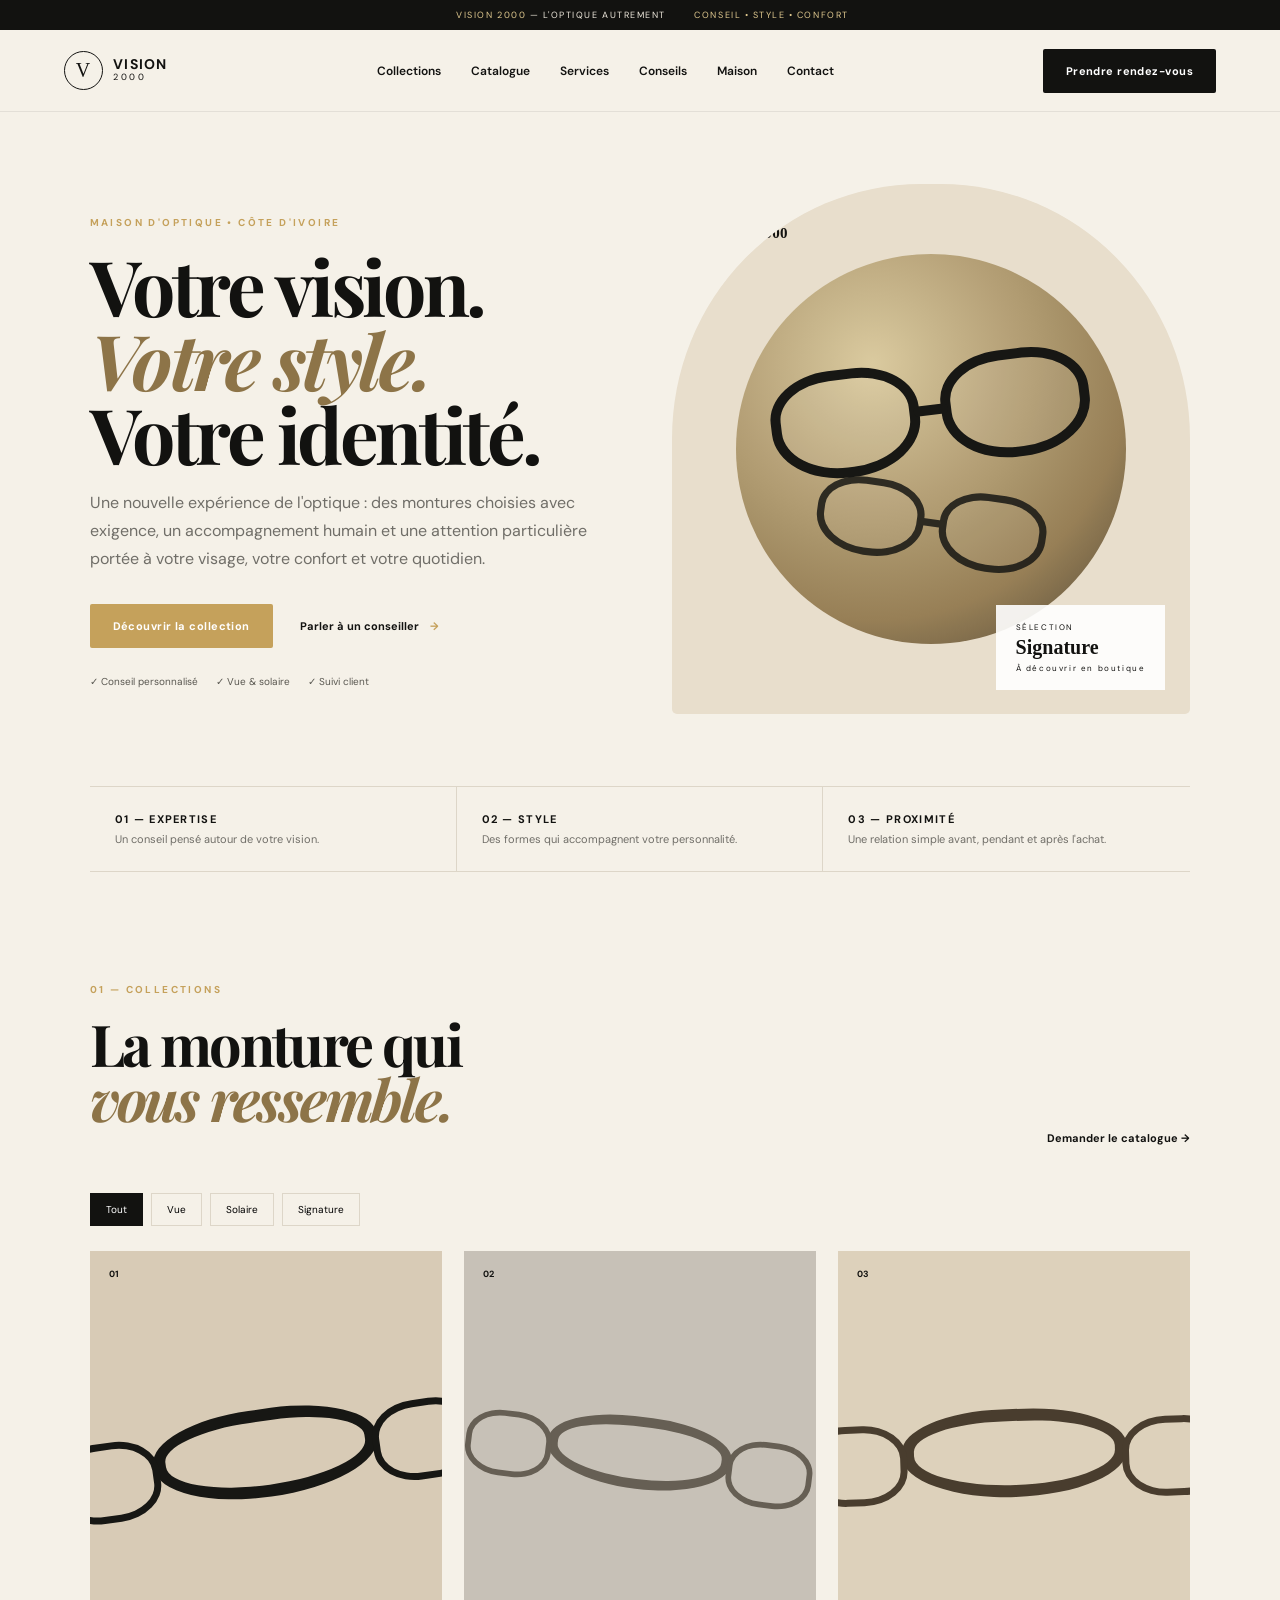
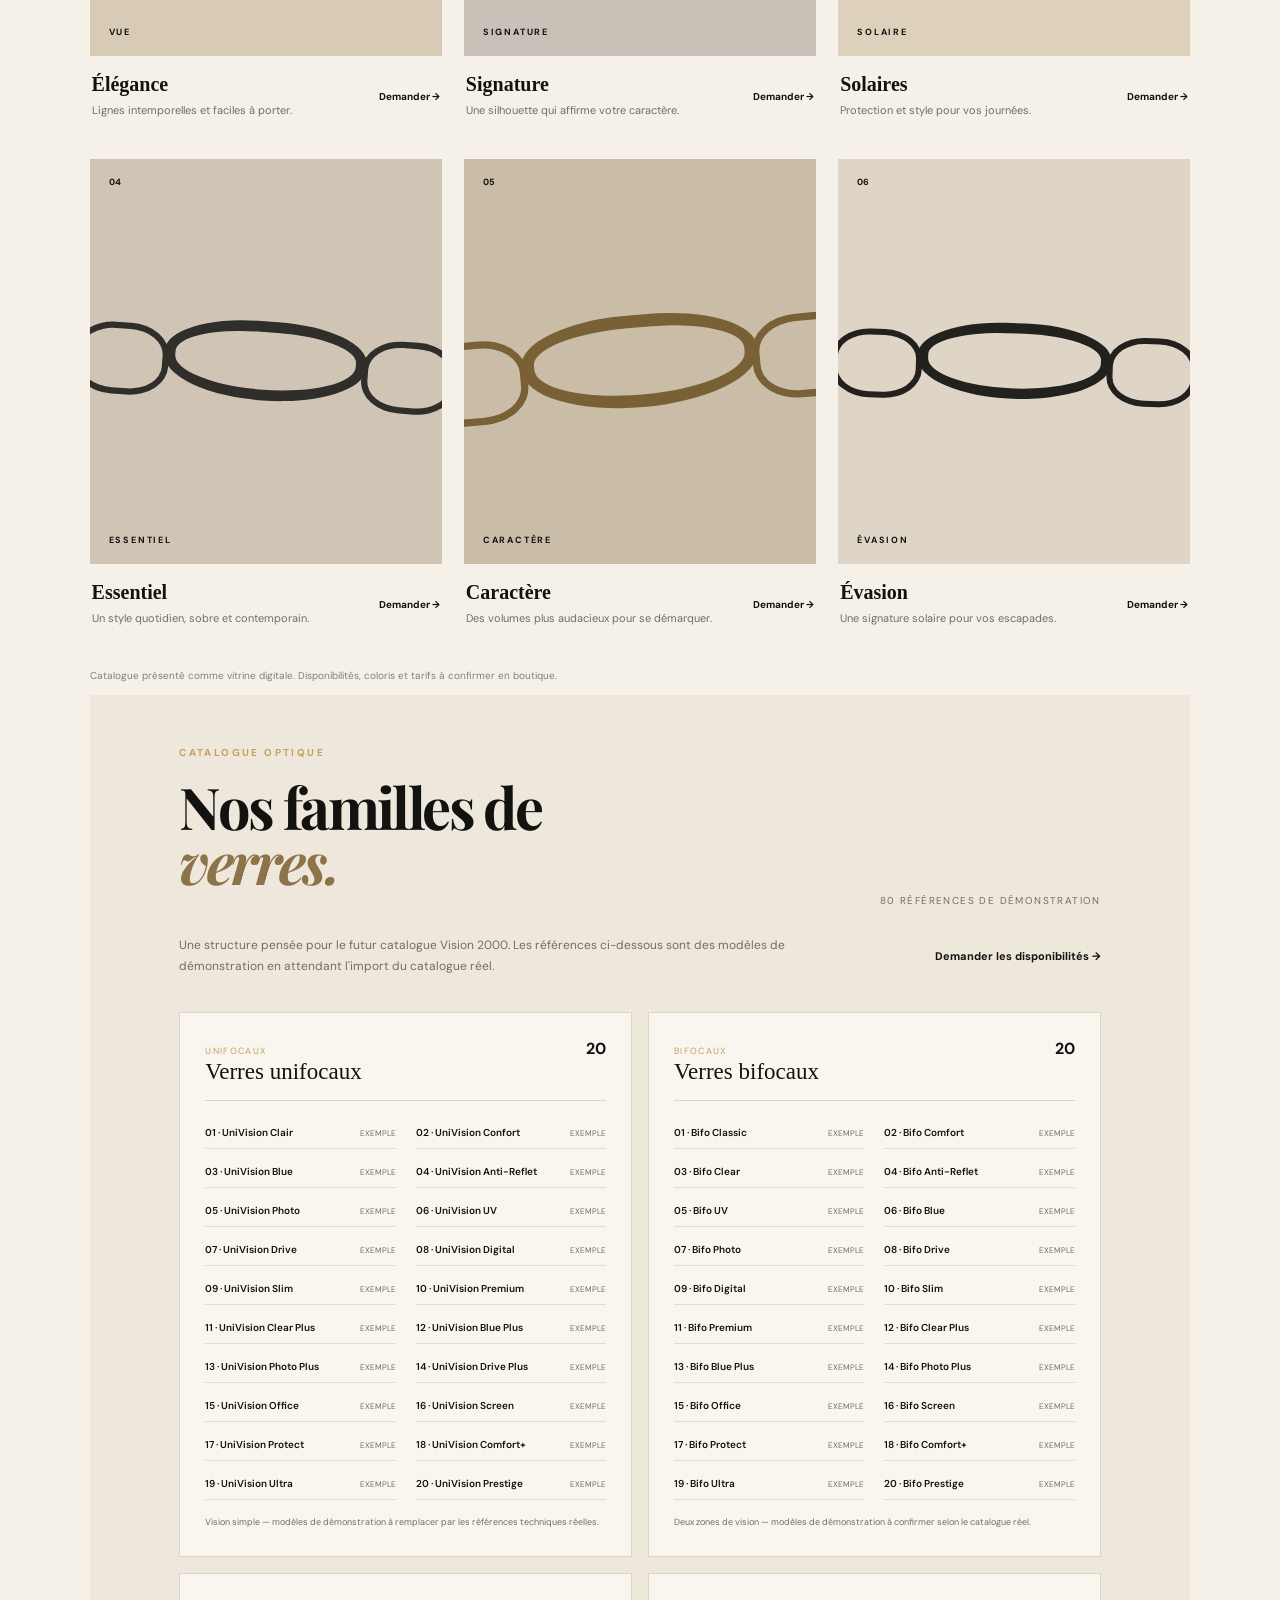
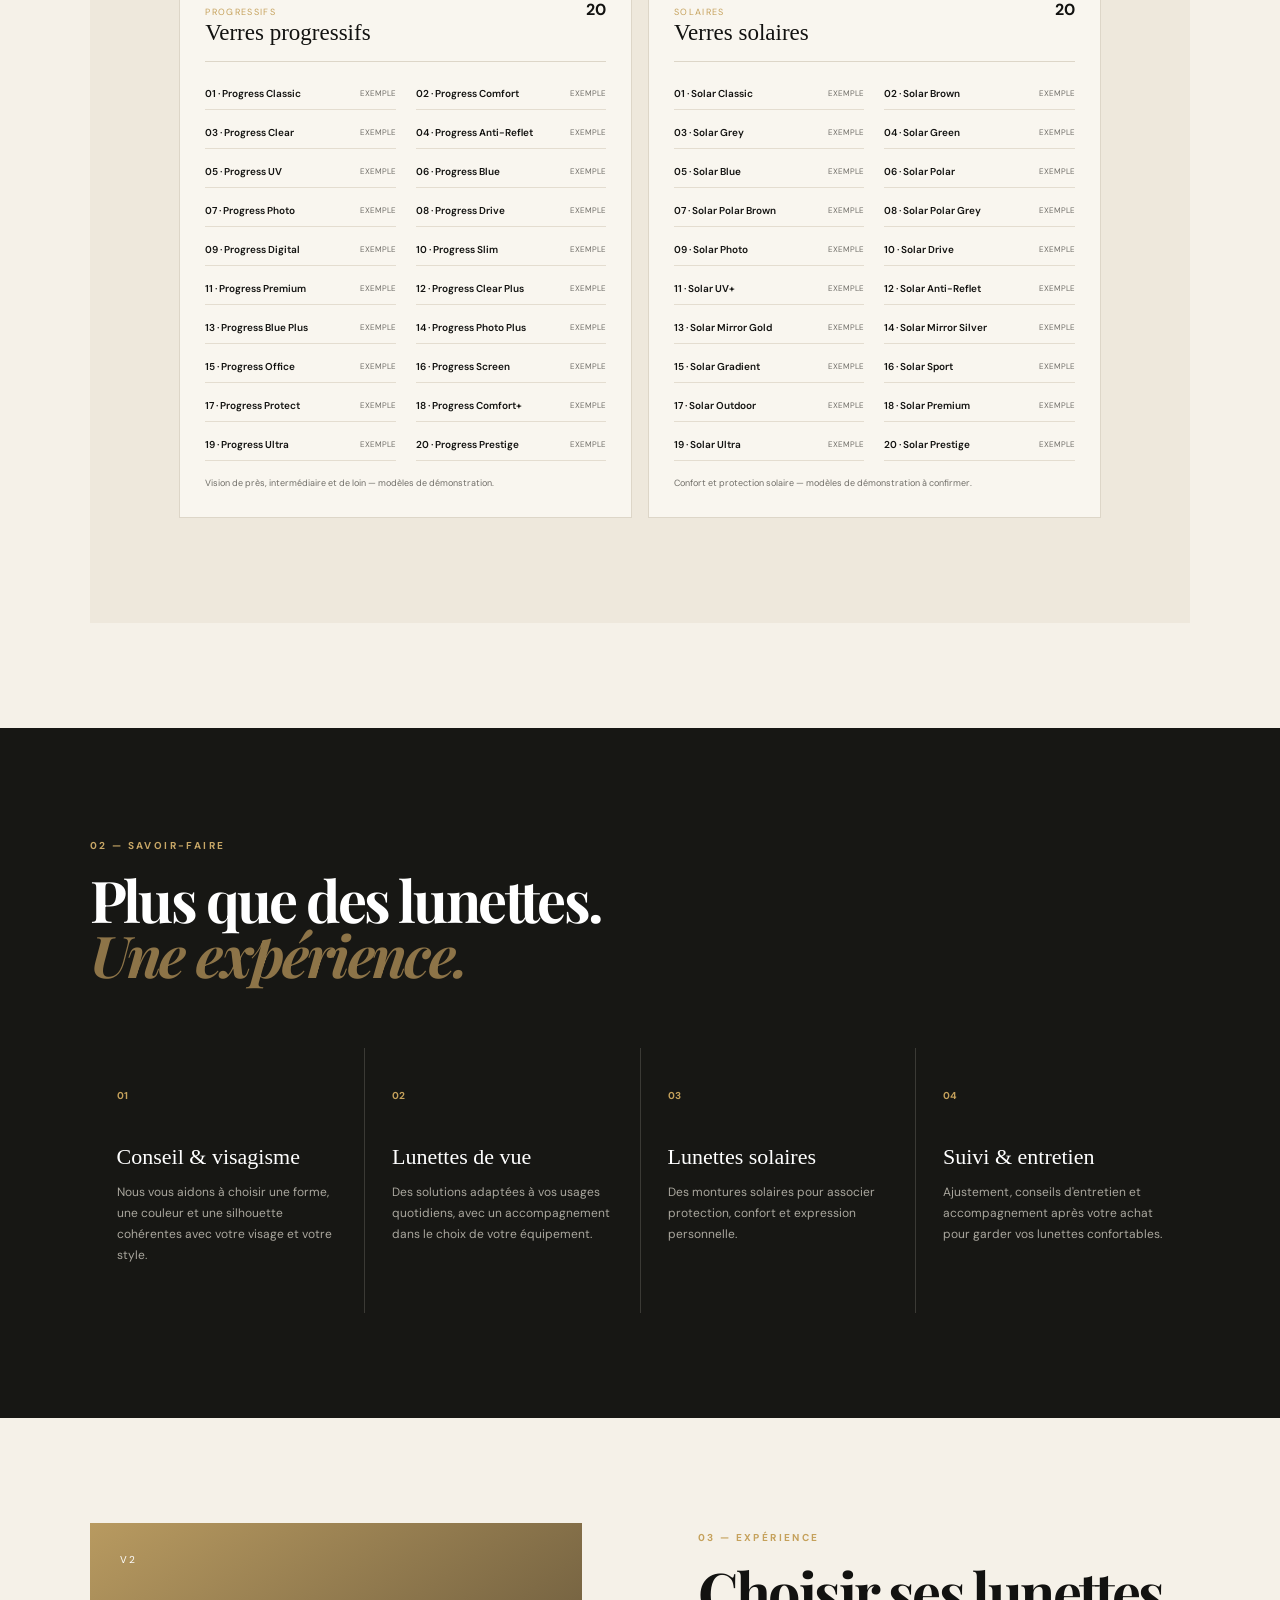
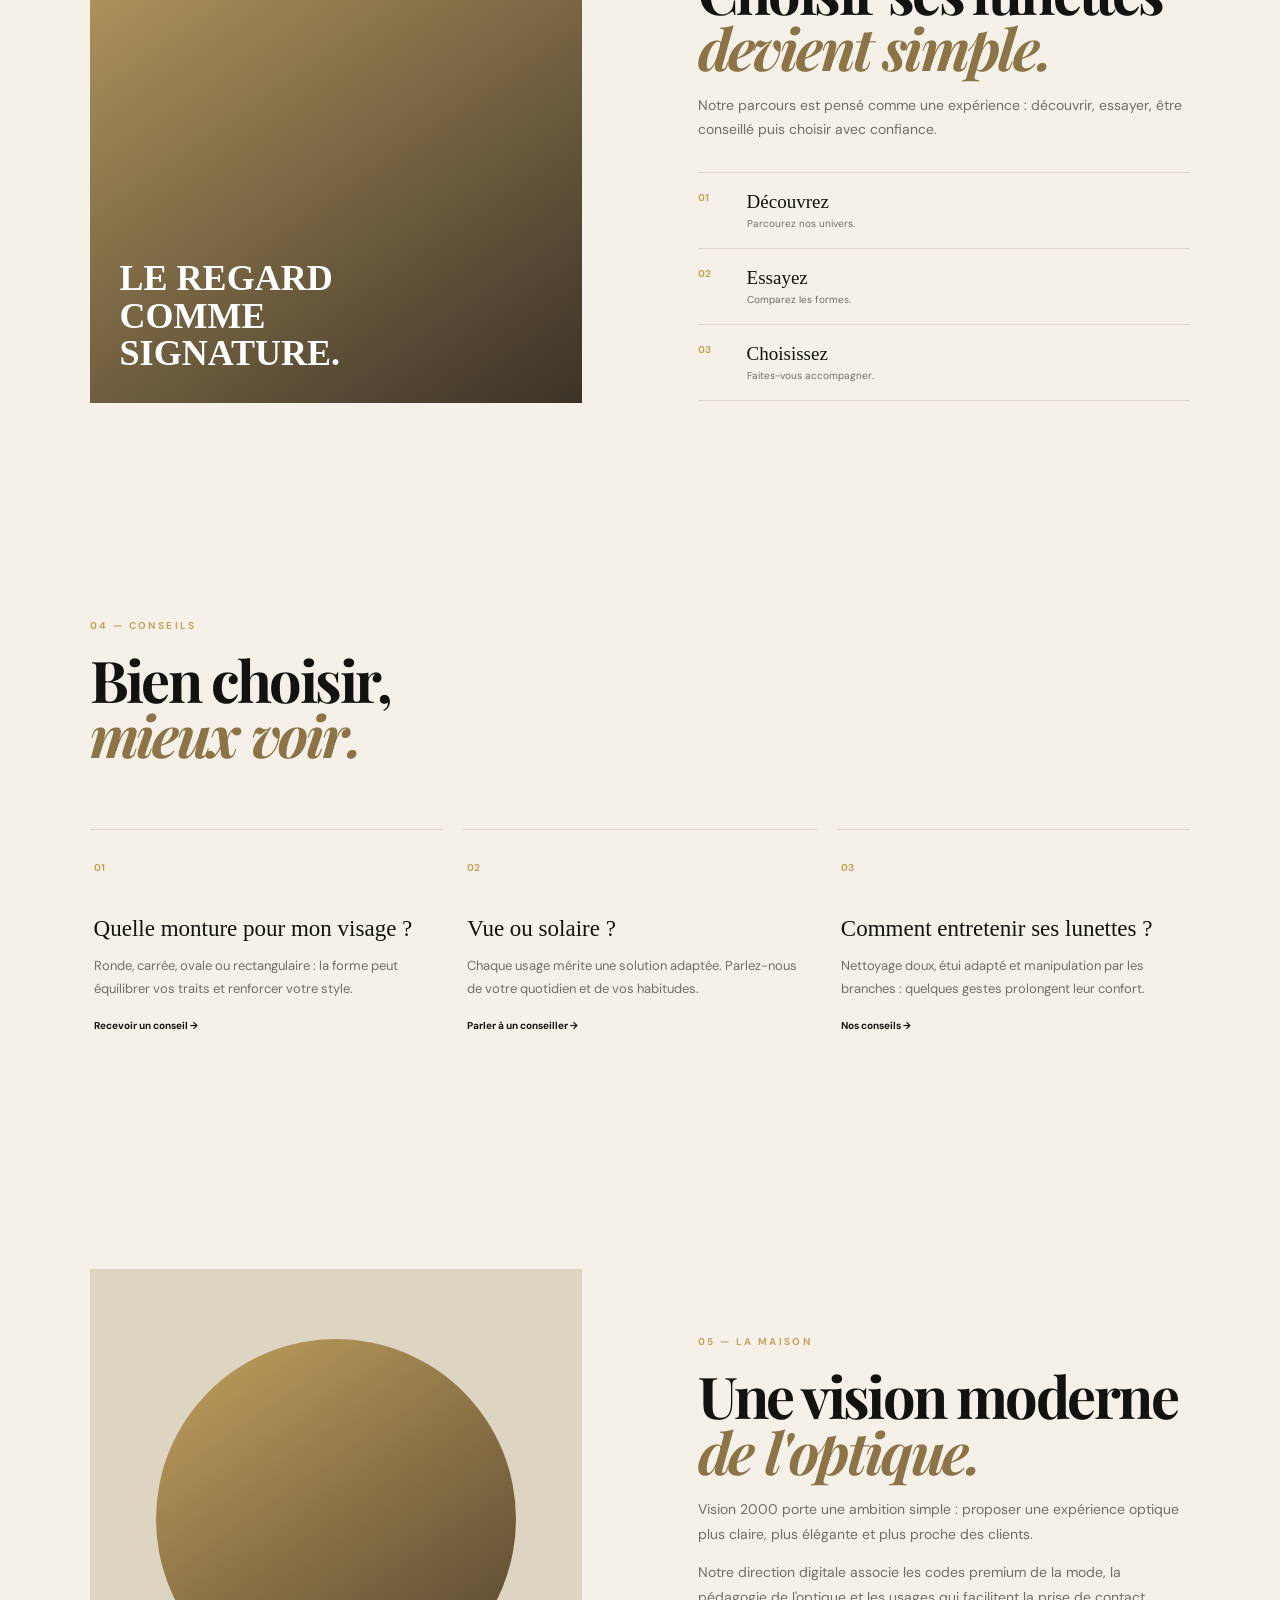
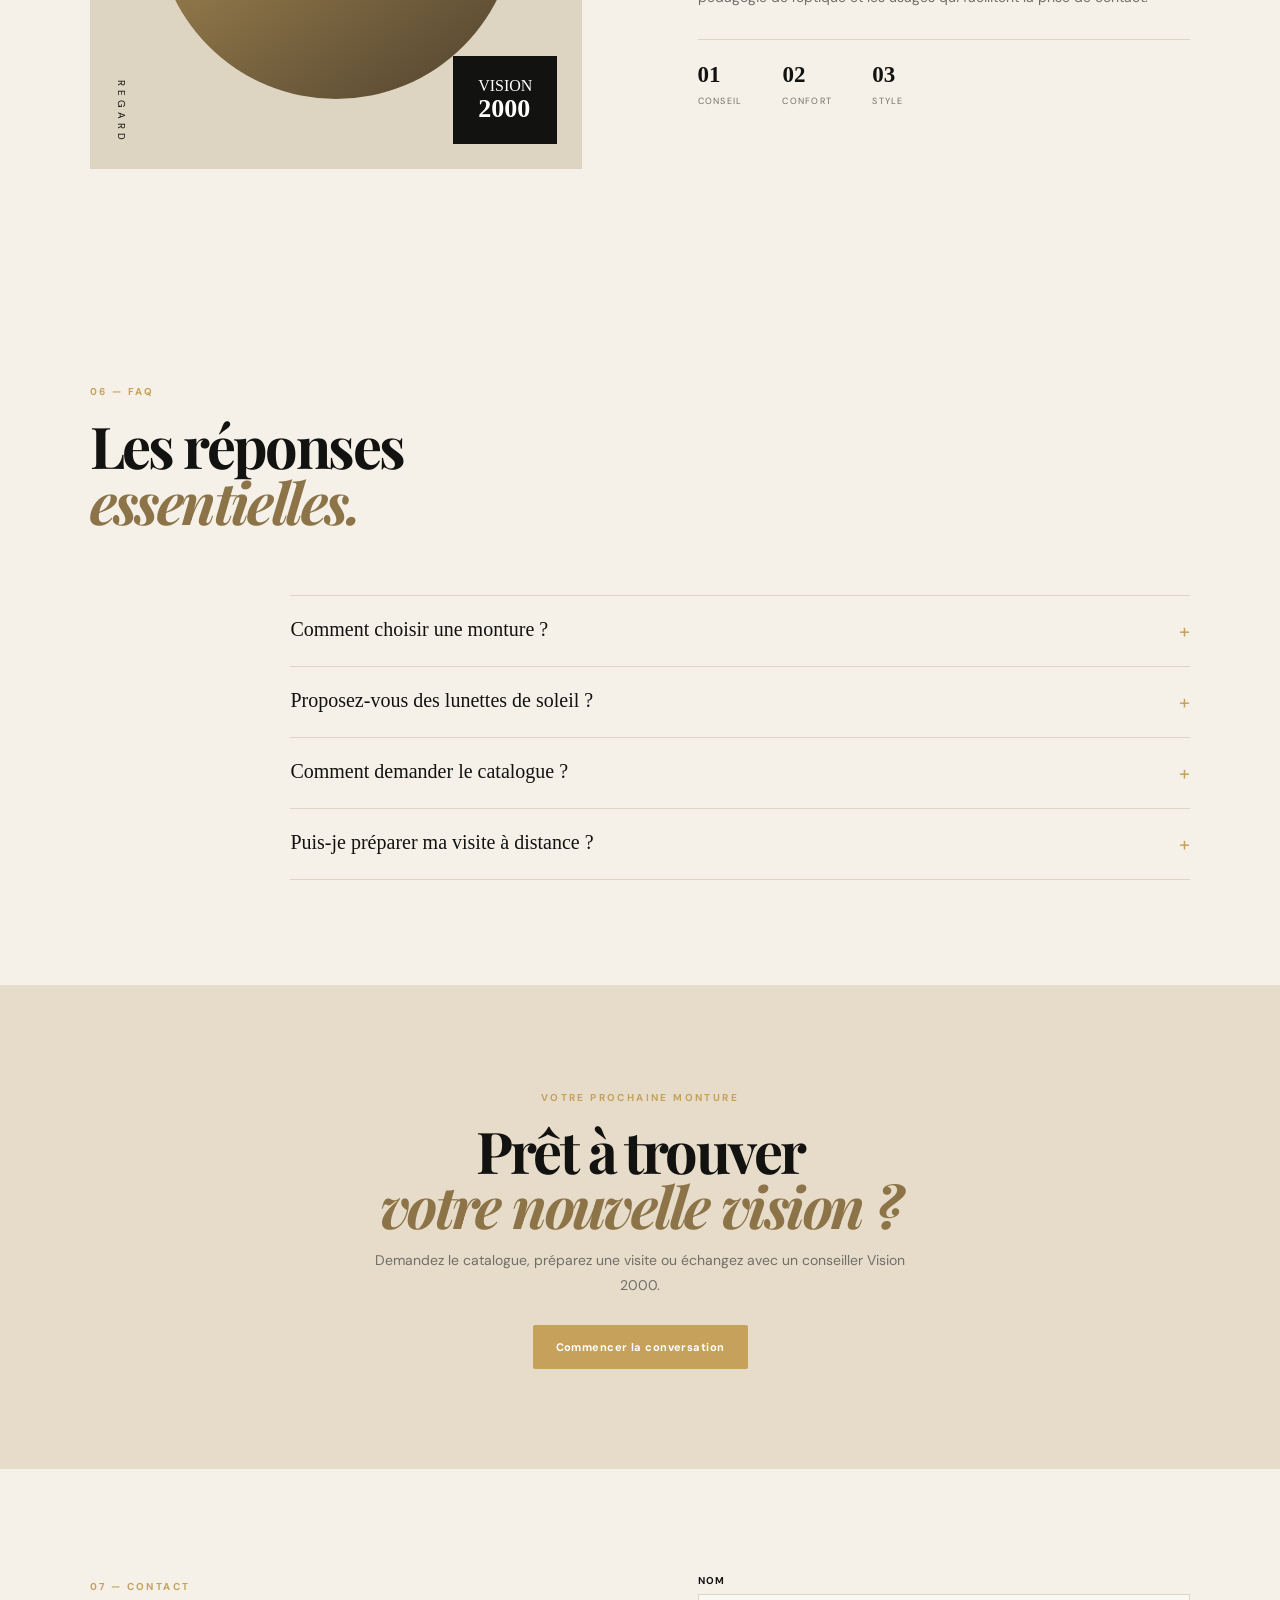
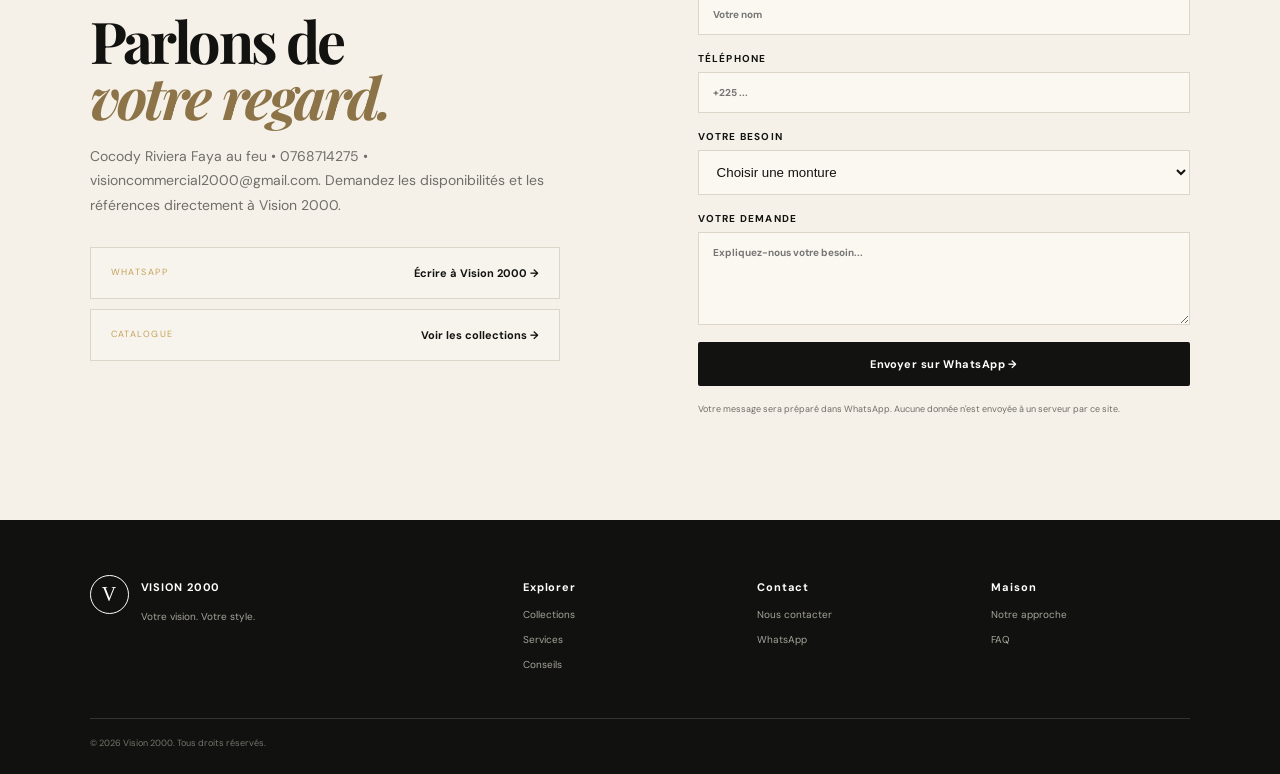
==== index.html @ 7ced0414 "content: add official Vision 2000 contact details" ====
<!doctype html>
<html lang="fr">
<head>
<meta charset="utf-8">
<meta name="viewport" content="width=device-width,initial-scale=1">
<meta name="description" content="Vision 2000 — Maison d'optique moderne en Côte d'Ivoire. Montures, solaire, conseil et accompagnement personnalisé.">
<meta name="theme-color" content="#11110f">
<title>Vision 2000 | Votre vision. Votre style.</title>
<link rel="preconnect" href="https://fonts.googleapis.com">
<link rel="preconnect" href="https://fonts.gstatic.com" crossorigin>
<link href="https://fonts.googleapis.com/css2?family=DM+Sans:wght@400;500;600;700&family=Playfair+Display:ital,wght@0,600;0,700;1,600;1,700&display=swap" rel="stylesheet">
<link rel="stylesheet" href="style.css">
</head>
<body>
<div class="topbar"><span>VISION 2000</span> — L'optique autrement <span class="topbar-right">Conseil • Style • Confort</span></div>

<header class="header">
<a class="brand" href="#accueil" aria-label="Vision 2000"><span class="brand-mark">V</span><span><b>VISION</b><small>2000</small></span></a>
<nav id="nav" aria-label="Navigation principale">
<a href="#collections">Collections</a><a href="#catalogue-verres">Catalogue</a><a href="#services">Services</a><a href="#conseils">Conseils</a><a href="#apropos">Maison</a><a href="#contact">Contact</a>
</nav>
<a class="btn btn-dark header-cta" href="#contact">Prendre rendez-vous</a>
<button class="menu" aria-label="Ouvrir le menu" aria-expanded="false">☰</button>
</header>

<main>
<section id="accueil" class="hero">
<div class="hero-copy">
<span class="eyebrow">Maison d'optique • Côte d'Ivoire</span>
<h1>Votre vision.<br><em>Votre style.</em><br>Votre identité.</h1>
<p>Une nouvelle expérience de l'optique : des montures choisies avec exigence, un accompagnement humain et une attention particulière portée à votre visage, votre confort et votre quotidien.</p>
<div class="actions"><a class="btn btn-gold" href="#collections">Découvrir la collection</a><a class="text-link" href="#contact">Parler à un conseiller <span>→</span></a></div>
<div class="hero-points"><span>✓ Conseil personnalisé</span><span>✓ Vue & solaire</span><span>✓ Suivi client</span></div>
</div>
<div class="hero-art">
<div class="orb"></div><div class="hero-label">ÉDITION<br><strong>VISION 2000</strong></div>
<div class="glasses glasses-a"><span></span><span></span></div><div class="glasses glasses-b"><span></span><span></span></div>
<div class="hero-card"><small>SÉLECTION</small><strong>Signature</strong><span>À découvrir en boutique</span></div>
</div>
</section>

<section class="trust">
<div><strong>01 — EXPERTISE</strong><span>Un conseil pensé autour de votre vision.</span></div>
<div><strong>02 — STYLE</strong><span>Des formes qui accompagnent votre personnalité.</span></div>
<div><strong>03 — PROXIMITÉ</strong><span>Une relation simple avant, pendant et après l'achat.</span></div>
</section>

<section id="collections" class="section collection-section">
<div class="section-head"><div><span class="eyebrow">01 — Collections</span><h2>La monture qui<br><em>vous ressemble.</em></h2></div><a class="text-link" href="#contact">Demander le catalogue →</a></div>

<div class="filter-bar" aria-label="Filtrer les collections">
<button class="filter active" data-filter="all">Tout</button><button class="filter" data-filter="vue">Vue</button><button class="filter" data-filter="solaire">Solaire</button><button class="filter" data-filter="premium">Signature</button>
</div>

<div class="products">
<article class="product" data-category="vue"><div class="product-image p1"><div class="frame"></div><span>01</span><b>VUE</b></div><div class="product-info"><div><h3>Élégance</h3><p>Lignes intemporelles et faciles à porter.</p></div><a href="#contact">Demander →</a></div></article>
<article class="product" data-category="premium"><div class="product-image p2"><div class="frame"></div><span>02</span><b>SIGNATURE</b></div><div class="product-info"><div><h3>Signature</h3><p>Une silhouette qui affirme votre caractère.</p></div><a href="#contact">Demander →</a></div></article>
<article class="product" data-category="solaire"><div class="product-image p3"><div class="frame"></div><span>03</span><b>SOLAIRE</b></div><div class="product-info"><div><h3>Solaires</h3><p>Protection et style pour vos journées.</p></div><a href="#contact">Demander →</a></div></article>
<article class="product" data-category="vue"><div class="product-image p4"><div class="frame"></div><span>04</span><b>ESSENTIEL</b></div><div class="product-info"><div><h3>Essentiel</h3><p>Un style quotidien, sobre et contemporain.</p></div><a href="#contact">Demander →</a></div></article>
<article class="product" data-category="premium"><div class="product-image p5"><div class="frame"></div><span>05</span><b>CARACTÈRE</b></div><div class="product-info"><div><h3>Caractère</h3><p>Des volumes plus audacieux pour se démarquer.</p></div><a href="#contact">Demander →</a></div></article>
<article class="product" data-category="solaire"><div class="product-image p6"><div class="frame"></div><span>06</span><b>ÉVASION</b></div><div class="product-info"><div><h3>Évasion</h3><p>Une signature solaire pour vos escapades.</p></div><a href="#contact">Demander →</a></div></article>
</div>
<p class="catalog-note">Catalogue présenté comme vitrine digitale. Disponibilités, coloris et tarifs à confirmer en boutique.</p>
<section id="catalogue-verres" class="glass-catalog section">
<div class="section-head"><div><span class="eyebrow">Catalogue optique</span><h2>Nos familles de<br><em>verres.</em></h2></div><span class="catalog-count">80 références de démonstration</span></div>
<div class="glass-catalog-intro"><p>Une structure pensée pour le futur catalogue Vision 2000. Les références ci-dessous sont des modèles de démonstration en attendant l'import du catalogue réel.</p><a class="text-link" href="#contact">Demander les disponibilités →</a></div>
<div id="glassCatalogGrid" class="glass-catalog-grid"></div>
</section>
</section>

<section id="services" class="dark-section">
<div class="section-head"><div><span class="eyebrow light">02 — Savoir-faire</span><h2>Plus que des lunettes.<br><em>Une expérience.</em></h2></div></div>
<div class="services">
<article><span>01</span><h3>Conseil & visagisme</h3><p>Nous vous aidons à choisir une forme, une couleur et une silhouette cohérentes avec votre visage et votre style.</p></article>
<article><span>02</span><h3>Lunettes de vue</h3><p>Des solutions adaptées à vos usages quotidiens, avec un accompagnement dans le choix de votre équipement.</p></article>
<article><span>03</span><h3>Lunettes solaires</h3><p>Des montures solaires pour associer protection, confort et expression personnelle.</p></article>
<article><span>04</span><h3>Suivi & entretien</h3><p>Ajustement, conseils d'entretien et accompagnement après votre achat pour garder vos lunettes confortables.</p></article>
</div>
</section>

<section class="experience section">
<div class="experience-visual"><span>V2</span><strong>LE REGARD<br>COMME SIGNATURE.</strong></div>
<div><span class="eyebrow">03 — Expérience</span><h2>Choisir ses lunettes<br><em>devient simple.</em></h2><p>Notre parcours est pensé comme une expérience : découvrir, essayer, être conseillé puis choisir avec confiance.</p>
<div class="steps"><div><b>01</b><span>Découvrez</span><small>Parcourez nos univers.</small></div><div><b>02</b><span>Essayez</span><small>Comparez les formes.</small></div><div><b>03</b><span>Choisissez</span><small>Faites-vous accompagner.</small></div></div></div>
</section>

<section id="conseils" class="section advice">
<div class="section-head"><div><span class="eyebrow">04 — Conseils</span><h2>Bien choisir,<br><em>mieux voir.</em></h2></div></div>
<div class="advice-grid">
<article><span>01</span><h3>Quelle monture pour mon visage ?</h3><p>Ronde, carrée, ovale ou rectangulaire : la forme peut équilibrer vos traits et renforcer votre style.</p><a href="#contact">Recevoir un conseil →</a></article>
<article><span>02</span><h3>Vue ou solaire ?</h3><p>Chaque usage mérite une solution adaptée. Parlez-nous de votre quotidien et de vos habitudes.</p><a href="#contact">Parler à un conseiller →</a></article>
<article><span>03</span><h3>Comment entretenir ses lunettes ?</h3><p>Nettoyage doux, étui adapté et manipulation par les branches : quelques gestes prolongent leur confort.</p><a href="#contact">Nos conseils →</a></article>
</div>
</section>

<section id="apropos" class="about section">
<div class="about-visual"><div class="about-circle"></div><div class="about-badge">VISION<br><strong>2000</strong></div><div class="about-word">REGARD</div></div>
<div class="about-copy"><span class="eyebrow">05 — La maison</span><h2>Une vision moderne<br><em>de l'optique.</em></h2><p>Vision 2000 porte une ambition simple : proposer une expérience optique plus claire, plus élégante et plus proche des clients.</p><p>Notre direction digitale associe les codes premium de la mode, la pédagogie de l'optique et les usages qui facilitent la prise de contact.</p><div class="stats"><div><strong>01</strong><span>Conseil</span></div><div><strong>02</strong><span>Confort</span></div><div><strong>03</strong><span>Style</span></div></div></div>
</section>

<section id="faq" class="faq section">
<div class="section-head"><div><span class="eyebrow">06 — FAQ</span><h2>Les réponses<br><em>essentielles.</em></h2></div></div>
<div class="faq-list">
<details><summary>Comment choisir une monture ? <span>+</span></summary><p>Le choix dépend notamment de la forme du visage, de vos habitudes, de votre correction et de votre style. Un conseiller peut vous guider en boutique.</p></details>
<details><summary>Proposez-vous des lunettes de soleil ? <span>+</span></summary><p>Oui. La collection solaire est pensée autour de la protection, du confort et du style. Les modèles disponibles peuvent être confirmés directement avec Vision 2000.</p></details>
<details><summary>Comment demander le catalogue ? <span>+</span></summary><p>Utilisez WhatsApp ou le formulaire ci-dessous. Nous pourrons ensuite vous orienter vers les modèles disponibles.</p></details>
<details><summary>Puis-je préparer ma visite à distance ? <span>+</span></summary><p>Oui. Envoyez votre demande, vos préférences et, si nécessaire, une photo de votre ordonnance. Les informations définitives seront confirmées par l'équipe.</p></details>
</div>
</section>

<section class="cta"><span class="eyebrow">Votre prochaine monture</span><h2>Prêt à trouver<br><em>votre nouvelle vision ?</em></h2><p>Demandez le catalogue, préparez une visite ou échangez avec un conseiller Vision 2000.</p><a class="btn btn-gold" href="#contact">Commencer la conversation</a></section>

<section id="contact" class="contact section">
<div><span class="eyebrow">07 — Contact</span><h2>Parlons de<br><em>votre regard.</em></h2><p>Cocody Riviera Faya au feu • 0768714275 • visioncommercial2000@gmail.com. Demandez les disponibilités et les références directement à Vision 2000.</p>
<div class="contact-cards"><a href="https://wa.me/?text=Bonjour%20Vision%202000%2C%20je%20souhaite%20des%20informations." target="_blank" rel="noopener"><span>WhatsApp</span><strong>Écrire à Vision 2000 →</strong></a><a href="#collections"><span>Catalogue</span><strong>Voir les collections →</strong></a></div></div>
<form id="contactForm"><label>Nom<input name="nom" required placeholder="Votre nom"></label><label>Téléphone<input name="telephone" required placeholder="+225 ..."></label><label>Votre besoin<select name="besoin"><option>Choisir une monture</option><option>Lunettes de vue</option><option>Lunettes solaires</option><option>Conseil visagisme</option><option>Demander le catalogue</option><option>Autre demande</option></select></label><label>Votre demande<textarea name="message" required rows="5" placeholder="Expliquez-nous votre besoin..."></textarea></label><button class="btn btn-dark" type="submit">Envoyer sur WhatsApp →</button><small>Votre message sera préparé dans WhatsApp. Aucune donnée n'est envoyée à un serveur par ce site.</small></form>
</section>
</main>

<footer class="footer"><div class="footer-brand"><span class="brand-mark">V</span><div><b>VISION 2000</b><p>Votre vision. Votre style.</p></div></div><div><b>Explorer</b><a href="#collections">Collections</a><a href="#services">Services</a><a href="#conseils">Conseils</a></div><div><b>Contact</b><a href="#contact">Nous contacter</a><a href="https://wa.me/?text=Bonjour%20Vision%202000" target="_blank" rel="noopener">WhatsApp</a></div><div><b>Maison</b><a href="#apropos">Notre approche</a><a href="#faq">FAQ</a></div><div class="copyright">© 2026 Vision 2000. Tous droits réservés.</div></footer>
<script src="script.js"></script>
</body>
</html>
---- style.css ----
:root{--ink:#121210;--cream:#f5f1e8;--gold:#c5a15b;--gold2:#e0c98f;--muted:#706e68;--line:#ddd6c8;--white:#fff}*{box-sizing:border-box}html{scroll-behavior:smooth}::selection{background:var(--gold);color:#fff}.reveal{opacity:0;transform:translateY(18px);transition:opacity .7s ease,transform .7s ease}.reveal.is-visible{opacity:1;transform:none}body{margin:0;background:var(--cream);color:var(--ink);font-family:"DM Sans",sans-serif}a{text-decoration:none;color:inherit}button,input,textarea{font:inherit}.topbar{padding:9px 5vw;background:var(--ink);color:#eee8dc;text-align:center;font-size:9px;letter-spacing:.17em;text-transform:uppercase}.topbar span{margin-left:25px;color:var(--gold2)}.header{height:82px;padding:0 5vw;display:flex;align-items:center;justify-content:space-between;background:rgba(245,241,232,.95);backdrop-filter:blur(12px);position:sticky;top:0;z-index:20;border-bottom:1px solid rgba(18,18,16,.08)}.brand{display:flex;align-items:center;gap:10px;letter-spacing:.08em}.brand-mark{width:39px;height:39px;border:1.5px solid var(--ink);border-radius:50%;display:grid;place-items:center;font-family:Georgia;font-size:20px}.brand b{display:block;font-size:14px;line-height:13px}.brand small{display:block;font-size:9px;letter-spacing:.28em}.header nav{display:flex;gap:30px;font-size:12px;font-weight:600}.header nav a:hover,.footer a:hover{color:var(--gold)}.btn{display:inline-flex;align-items:center;justify-content:center;padding:14px 22px;border-radius:2px;font-weight:700;font-size:11px;letter-spacing:.04em;border:1px solid transparent;transition:.25s;cursor:pointer}.btn-dark{background:var(--ink);color:#fff}.btn-dark:hover{background:#302f2b;transform:translateY(-2px)}.btn-gold{background:var(--gold);color:#fff}.btn-gold:hover{background:#ad8b4e;transform:translateY(-2px)}.menu{display:none;border:0;background:none;font-size:25px}.hero{min-height:650px;padding:72px 7vw;display:grid;grid-template-columns:1fr 1fr;align-items:center;gap:5vw;overflow:hidden}.eyebrow{font-size:10px;letter-spacing:.24em;text-transform:uppercase;font-weight:700;color:var(--gold)}h1,h2{font-family:"Playfair Display",Georgia,serif;font-weight:700;letter-spacing:-.045em;line-height:.96;margin:18px 0}h1{font-size:clamp(48px,6vw,84px)}h2{font-size:clamp(39px,4.5vw,63px)}em{font-style:italic;color:#8d7448}p{color:var(--muted);line-height:1.75;font-size:14px}.hero-copy>p{max-width:520px;font-size:16px}.actions{display:flex;align-items:center;gap:27px;margin-top:31px}.text-link{font-size:11px;font-weight:700}.text-link span{color:var(--gold);margin-left:8px}.hero-points{display:flex;gap:18px;flex-wrap:wrap;margin-top:27px;font-size:10px;color:#595750}.hero-art{height:530px;position:relative;background:#e8decc;border-radius:48% 48% 5px 5px;overflow:hidden}.orb{position:absolute;width:390px;height:390px;border-radius:50%;background:radial-gradient(circle at 35% 28%,#dfca91,#9e7e48 68%,#51442f);top:70px;left:50%;transform:translateX(-50%);filter:saturate(.75)}.glasses{position:absolute;width:320px;height:115px;display:flex;gap:22px;z-index:2}.glasses span{width:149px;height:108px;border:10px solid #171714;border-radius:42% 42% 48% 48%;background:rgba(255,255,255,.06)}.glasses:after{content:"";position:absolute;width:35px;height:10px;background:#171714;left:143px;top:46px;border-radius:10px}.glasses-a{left:50%;top:175px;transform:translateX(-50%) rotate(-7deg)}.glasses-b{left:50%;top:286px;transform:translateX(-50%) rotate(8deg) scale(.72);opacity:.85}.hero-card{position:absolute;right:25px;bottom:24px;background:rgba(255,255,255,.9);padding:17px 20px;z-index:4;min-width:150px}.hero-card small,.hero-card span{display:block;font-size:8px;letter-spacing:.2em}.hero-card strong{display:block;font-family:Georgia;font-size:20px;margin:4px 0}.trust{display:grid;grid-template-columns:repeat(3,1fr);border-top:1px solid var(--line);border-bottom:1px solid var(--line);margin:0 7vw}.trust div{padding:25px;border-right:1px solid var(--line)}.trust div:last-child{border:0}.trust strong,.trust span{display:block}.trust strong{font-size:11px;letter-spacing:.12em}.trust span{font-size:11px;color:var(--muted);margin-top:6px}.section{padding:105px 7vw}.section-head{display:flex;justify-content:space-between;align-items:end;margin-bottom:48px}.products{display:grid;grid-template-columns:repeat(3,1fr);gap:22px}.product-image{height:405px;position:relative;overflow:hidden;display:grid;place-items:center}.product-image>span{position:absolute;top:17px;left:19px;font-size:9px;font-weight:700}.product-image>b{position:absolute;bottom:18px;left:19px;font-size:9px;letter-spacing:.2em}.p1{background:#d8cbb6}.p2{background:#c7c1b7}.p3{background:#ddd1bb}.frame{width:225px;height:88px;border:12px solid #171714;border-radius:45% 45% 50% 50%;position:relative;transform:rotate(-8deg)}.frame:before,.frame:after{content:"";position:absolute;width:91px;height:66px;border:7px solid #171714;border-radius:42%;top:0}.frame:before{right:100%;margin-right:7px}.frame:after{left:100%;margin-left:7px}.p2 .frame{transform:rotate(7deg) scale(.82);border-color:#665f54}.p2 .frame:before,.p2 .frame:after{border-color:#665f54}.p3 .frame{transform:rotate(-2deg);border-color:#493d2e}.p3 .frame:before,.p3 .frame:after{border-color:#493d2e}.product-info{display:flex;justify-content:space-between;align-items:center;padding:17px 2px}.product-info h3{margin:0;font-family:Georgia;font-size:20px}.product-info p{margin:5px 0 0;font-size:11px}.product-info a{font-size:10px;font-weight:700}.dark-section{background:#171714;color:#fff;padding:105px 7vw}.dark-section h2{color:#fff}.light{color:#c8a766}.services{display:grid;grid-template-columns:repeat(4,1fr);gap:1px;background:#3b3a35;margin-top:45px}.services article{padding:35px 27px;min-height:230px;background:#171714}.services article>span,.advice-grid article>span{font-size:10px;color:var(--gold);font-weight:700}.services h3{font-family:Georgia;font-size:22px;font-weight:500;margin:40px 0 10px}.services p{color:#aaa79e;font-size:12px}.advice-grid{display:grid;grid-template-columns:repeat(3,1fr);gap:20px}.advice-grid article{border-top:1px solid var(--line);padding:25px 4px}.advice-grid h3{font-family:Georgia;font-size:23px;font-weight:500;margin:40px 0 12px}.advice-grid p{font-size:13px}.advice-grid a{font-size:10px;font-weight:700}.about{display:grid;grid-template-columns:1fr 1fr;gap:9vw;align-items:center}.about-visual{height:500px;background:#ded4c2;position:relative;overflow:hidden}.about-circle{position:absolute;width:360px;height:360px;border-radius:50%;background:linear-gradient(145deg,#c4a15e,#4e412e);left:50%;top:50%;transform:translate(-50%,-50%)}.about-badge{position:absolute;right:25px;bottom:25px;background:var(--ink);color:white;padding:22px 25px;font-family:Georgia;line-height:1.05}.about-badge strong{font-size:26px}.about-copy p{max-width:540px}.stats{display:flex;gap:40px;border-top:1px solid var(--line);margin-top:30px;padding-top:22px}.stats strong{display:block;font-family:Georgia;font-size:23px}.stats span{font-size:9px;letter-spacing:.14em;text-transform:uppercase;color:var(--muted)}.cta{text-align:center;background:#e6dcc9;padding:100px 7vw}.cta h2{margin:17px auto 15px;max-width:720px}.cta p{max-width:560px;margin:0 auto 28px}.contact{display:grid;grid-template-columns:1fr 1fr;gap:9vw}.contact h2{margin-bottom:20px}.contact-cards{display:grid;gap:10px;margin-top:30px;max-width:470px}.contact-cards a{border:1px solid var(--line);padding:18px 20px;display:flex;justify-content:space-between;gap:20px;background:rgba(255,255,255,.22)}.contact-cards span{font-size:9px;text-transform:uppercase;letter-spacing:.16em;color:var(--gold)}.contact-cards strong{font-size:11px}.contact form{display:grid;gap:17px}.contact label{display:grid;gap:7px;font-size:10px;font-weight:700;text-transform:uppercase;letter-spacing:.12em}.contact input,.contact textarea{width:100%;border:1px solid var(--line);background:#fbf8f1;padding:13px 14px;outline:none;color:var(--ink);resize:vertical}.contact input:focus,.contact textarea:focus{border-color:var(--gold)}.contact form small{font-size:9px;color:var(--muted)}.footer{background:#11110f;color:#fff;padding:55px 7vw 25px;display:grid;grid-template-columns:2fr 1fr 1fr 1fr;gap:35px;position:relative}.footer-brand{display:flex;gap:12px}.footer .brand-mark{border-color:#fff}.footer b{font-size:11px;letter-spacing:.08em}.footer p,.footer a,.footer .muted{display:block;color:#a6a39b;font-size:10px;margin:12px 0}.footer a:hover{color:var(--gold2)}.copyright{grid-column:1/-1;border-top:1px solid #35342f;padding-top:18px;color:#77746c;font-size:9px}@media(max-width:900px){.header nav{display:none;position:absolute;top:82px;left:0;right:0;background:var(--cream);padding:22px 7vw;border-bottom:1px solid var(--line);flex-direction:column;gap:20px}.header nav.open{display:flex}.header-cta{display:none}.menu{display:block}.hero{grid-template-columns:1fr;padding-top:55px}.hero-art{height:430px}.products,.services{grid-template-columns:1fr 1fr}.about,.contact{grid-template-columns:1fr}.about-visual{height:400px}.footer{grid-template-columns:1fr 1fr}}@media(max-width:600px){.topbar span{display:none}.header{height:70px}.header nav{top:70px}.hero{padding:45px 6vw}.hero-art{height:390px}.hero-points{display:none}.actions{align-items:flex-start;flex-direction:column;gap:17px}.trust{grid-template-columns:1fr;margin:0 6vw}.trust div{border-right:0;border-bottom:1px solid var(--line)}.section,.dark-section{padding:75px 6vw}.section-head{display:block}.section-head>.text-link{display:inline-block;margin-top:5px}.products,.services,.advice-grid{grid-template-columns:1fr}.product-image{height:360px}.services article{min-height:auto}.about-visual{height:330px}.about-circle{width:260px;height:260px}.footer{grid-template-columns:1fr;padding:45px 6vw}.copyright{grid-column:1}.contact-cards a{display:block}.contact-cards strong{display:block;margin-top:8px}.hero-card{right:12px;bottom:12px}.orb{width:300px;height:300px}}

/* Vision 2000 V2 enhancements */
.topbar-right{margin-left:25px;color:var(--gold2)}
.hero-label{position:absolute;left:24px;top:24px;z-index:4;font-size:8px;letter-spacing:.2em;line-height:1.6}.hero-label strong{font-family:Georgia;font-size:15px;letter-spacing:.03em}
.filter-bar{display:flex;gap:8px;margin-bottom:25px}.filter{border:1px solid var(--line);background:transparent;padding:9px 15px;font-size:10px;cursor:pointer}.filter.active,.filter:hover{background:var(--ink);color:#fff;border-color:var(--ink)}
.product-image.p4{background:#d0c5b4}.product-image.p5{background:#c9bda8}.product-image.p6{background:#ded5c7}.p4 .frame{transform:rotate(4deg) scale(.9);border-color:#302e2a}.p4 .frame:before,.p4 .frame:after{border-color:#302e2a}.p5 .frame{transform:rotate(-5deg) scale(1.05);border-color:#7a6035}.p5 .frame:before,.p5 .frame:after{border-color:#7a6035}.p6 .frame{transform:rotate(2deg) scale(.86);border-color:#22211e}.p6 .frame:before,.p6 .frame:after{border-color:#22211e}
.catalog-note{font-size:10px;margin-top:22px;color:#858077}.experience{display:grid;grid-template-columns:1fr 1fr;gap:9vw;align-items:center}.experience-visual{height:480px;background:linear-gradient(145deg,#b89a60,#3b3327);position:relative;color:#fff;padding:30px;display:flex;flex-direction:column;justify-content:space-between}.experience-visual span{font-size:10px;letter-spacing:.2em}.experience-visual strong{font-family:Georgia;font-size:36px;line-height:1.05;max-width:330px}.steps{border-top:1px solid var(--line);margin-top:30px}.steps div{display:grid;grid-template-columns:45px 1fr;gap:4px;padding:18px 0;border-bottom:1px solid var(--line)}.steps b{color:var(--gold);font-size:10px}.steps span{font-family:Georgia;font-size:19px}.steps small{grid-column:2;color:var(--muted);font-size:10px}
.faq-list{max-width:900px;margin-left:auto}.faq-list details{border-top:1px solid var(--line);padding:22px 0}.faq-list details:last-child{border-bottom:1px solid var(--line)}.faq-list summary{list-style:none;cursor:pointer;font-family:Georgia;font-size:20px;display:flex;justify-content:space-between}.faq-list summary::-webkit-details-marker{display:none}.faq-list summary span{font-family:DM Sans;color:var(--gold)}.faq-list p{max-width:720px;font-size:12px;margin:15px 0 0}.about-word{position:absolute;left:25px;bottom:25px;font-size:10px;letter-spacing:.4em;writing-mode:vertical-rl}
.contact select{width:100%;border:1px solid var(--line);background:#fbf8f1;padding:13px 14px;outline:none;color:var(--ink)}.contact select:focus{border-color:var(--gold)}
@media(max-width:900px){.experience{grid-template-columns:1fr}.experience-visual{height:400px}.products{grid-template-columns:1fr 1fr}}@media(max-width:600px){.topbar-right{display:none}.experience-visual{height:330px}.experience-visual strong{font-size:29px}.filter-bar{overflow:auto;padding-bottom:5px}.filter{white-space:nowrap}}

/* Optical glass catalogue */
.glass-catalog{padding-top:45px;background:#eee8dc}
.catalog-count{font-size:10px;letter-spacing:.14em;text-transform:uppercase;color:var(--muted)}
.glass-catalog-intro{display:flex;justify-content:space-between;gap:30px;align-items:center;margin:-20px 0 35px}
.glass-catalog-intro p{max-width:650px;font-size:12px;margin:0}
.glass-catalog-grid{display:grid;grid-template-columns:repeat(2,1fr);gap:16px}
.glass-family{background:#f9f6ef;border:1px solid var(--line);padding:25px}
.glass-family-head{display:flex;justify-content:space-between;align-items:flex-start;gap:15px;border-bottom:1px solid var(--line);padding-bottom:15px;margin-bottom:16px}
.glass-family-head h3{font-family:Georgia,serif;font-size:23px;font-weight:500;margin:0}
.glass-family-head span{font-size:9px;color:var(--gold);letter-spacing:.15em;text-transform:uppercase}
.glass-list{display:grid;grid-template-columns:repeat(2,1fr);gap:7px 20px}
.glass-item{display:flex;align-items:center;justify-content:space-between;border-bottom:1px solid #e4ddd0;padding:9px 0;font-size:10px}
.glass-item b{font-weight:600}
.glass-item small{font-size:8px;color:var(--muted)}
.glass-family-note{font-size:9px;color:var(--muted);margin:15px 0 0}
@media(max-width:700px){.glass-catalog-intro{display:block}.glass-catalog-intro .text-link{display:inline-block;margin-top:12px}.glass-catalog-grid{grid-template-columns:1fr}.glass-list{grid-template-columns:1fr}}
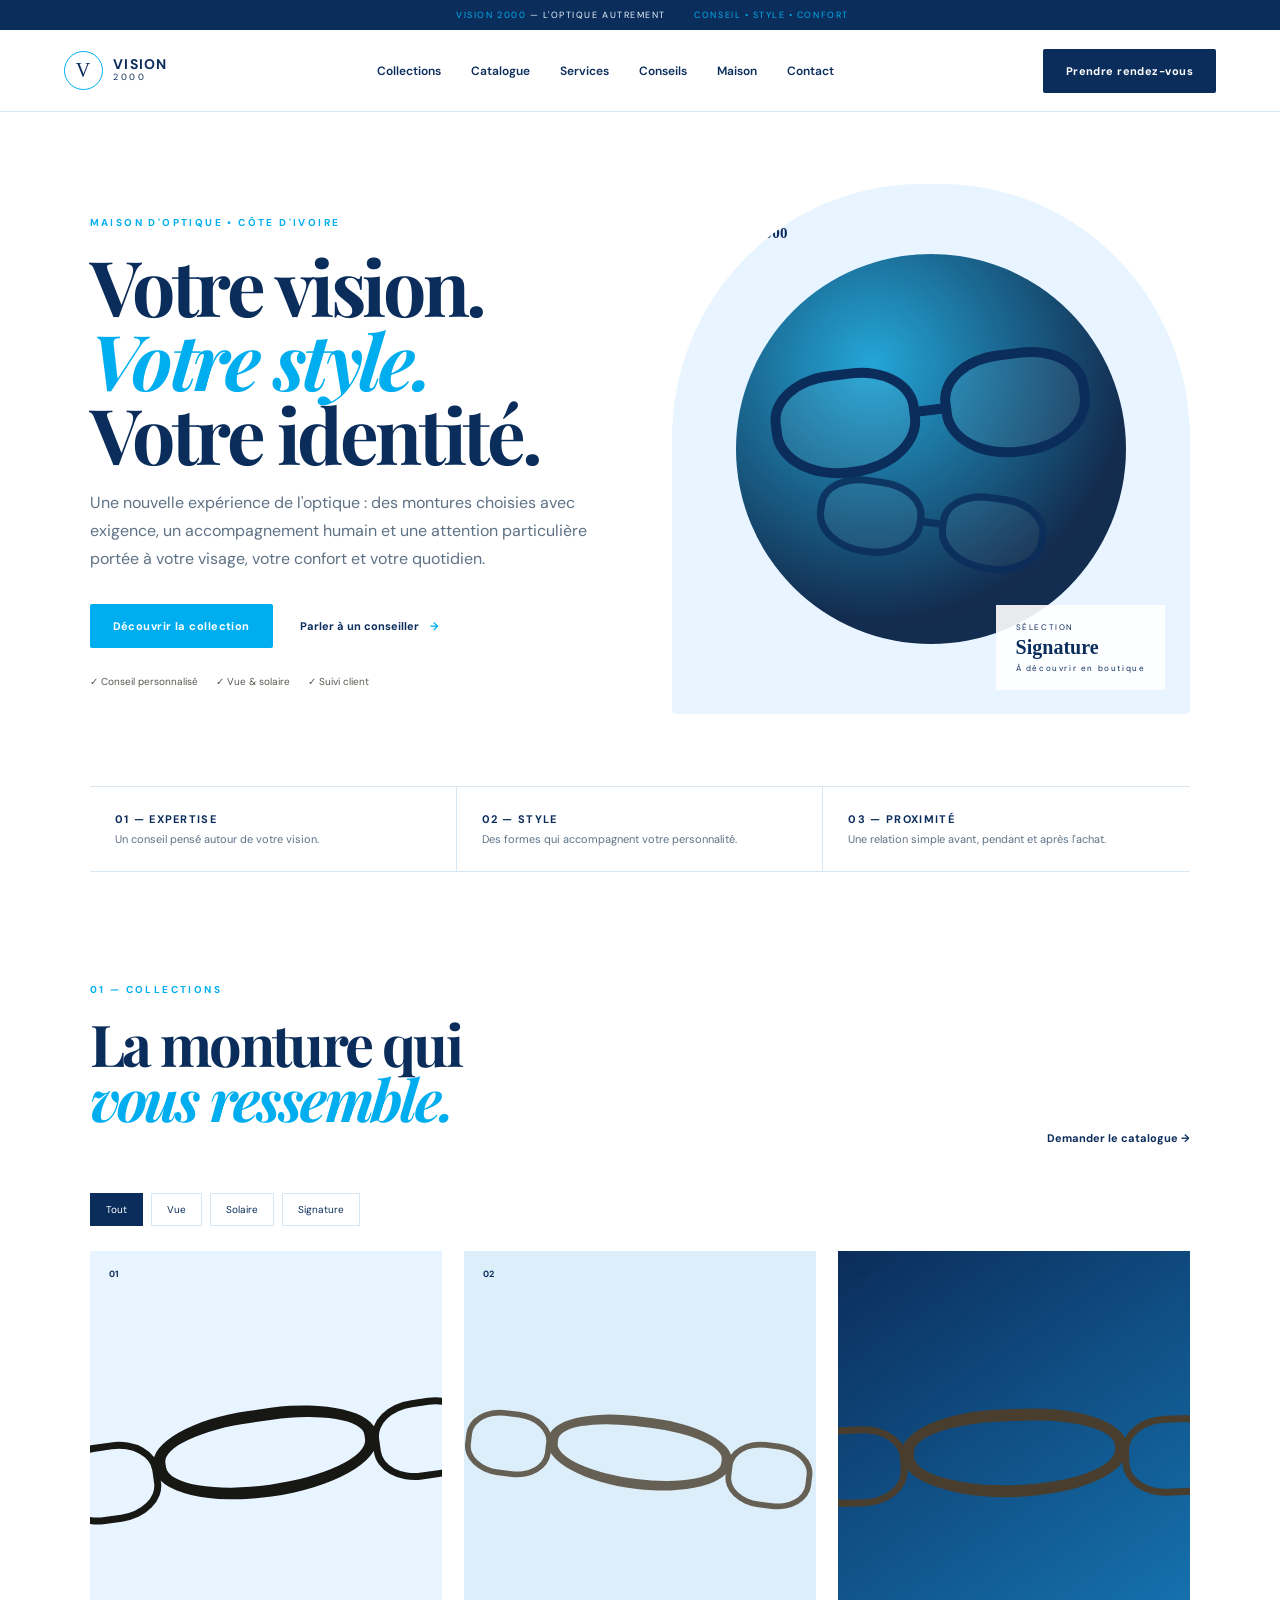
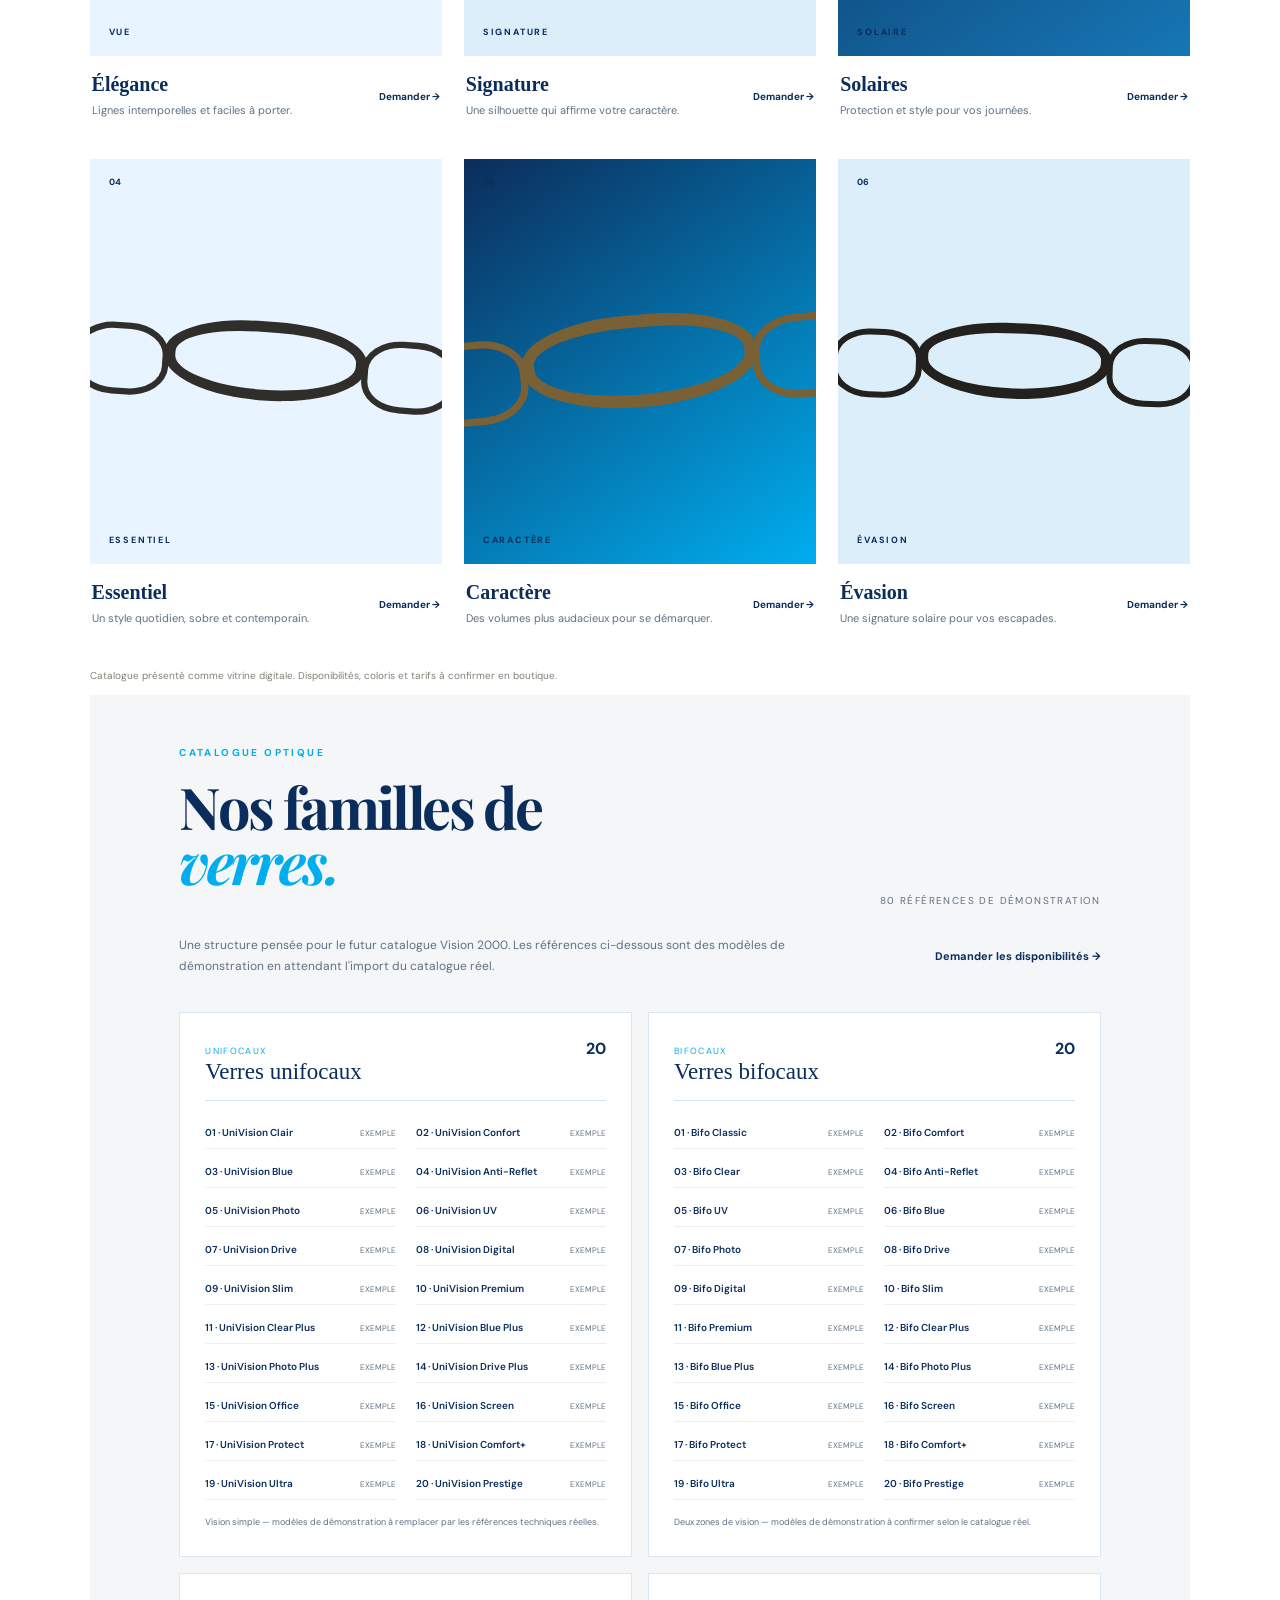
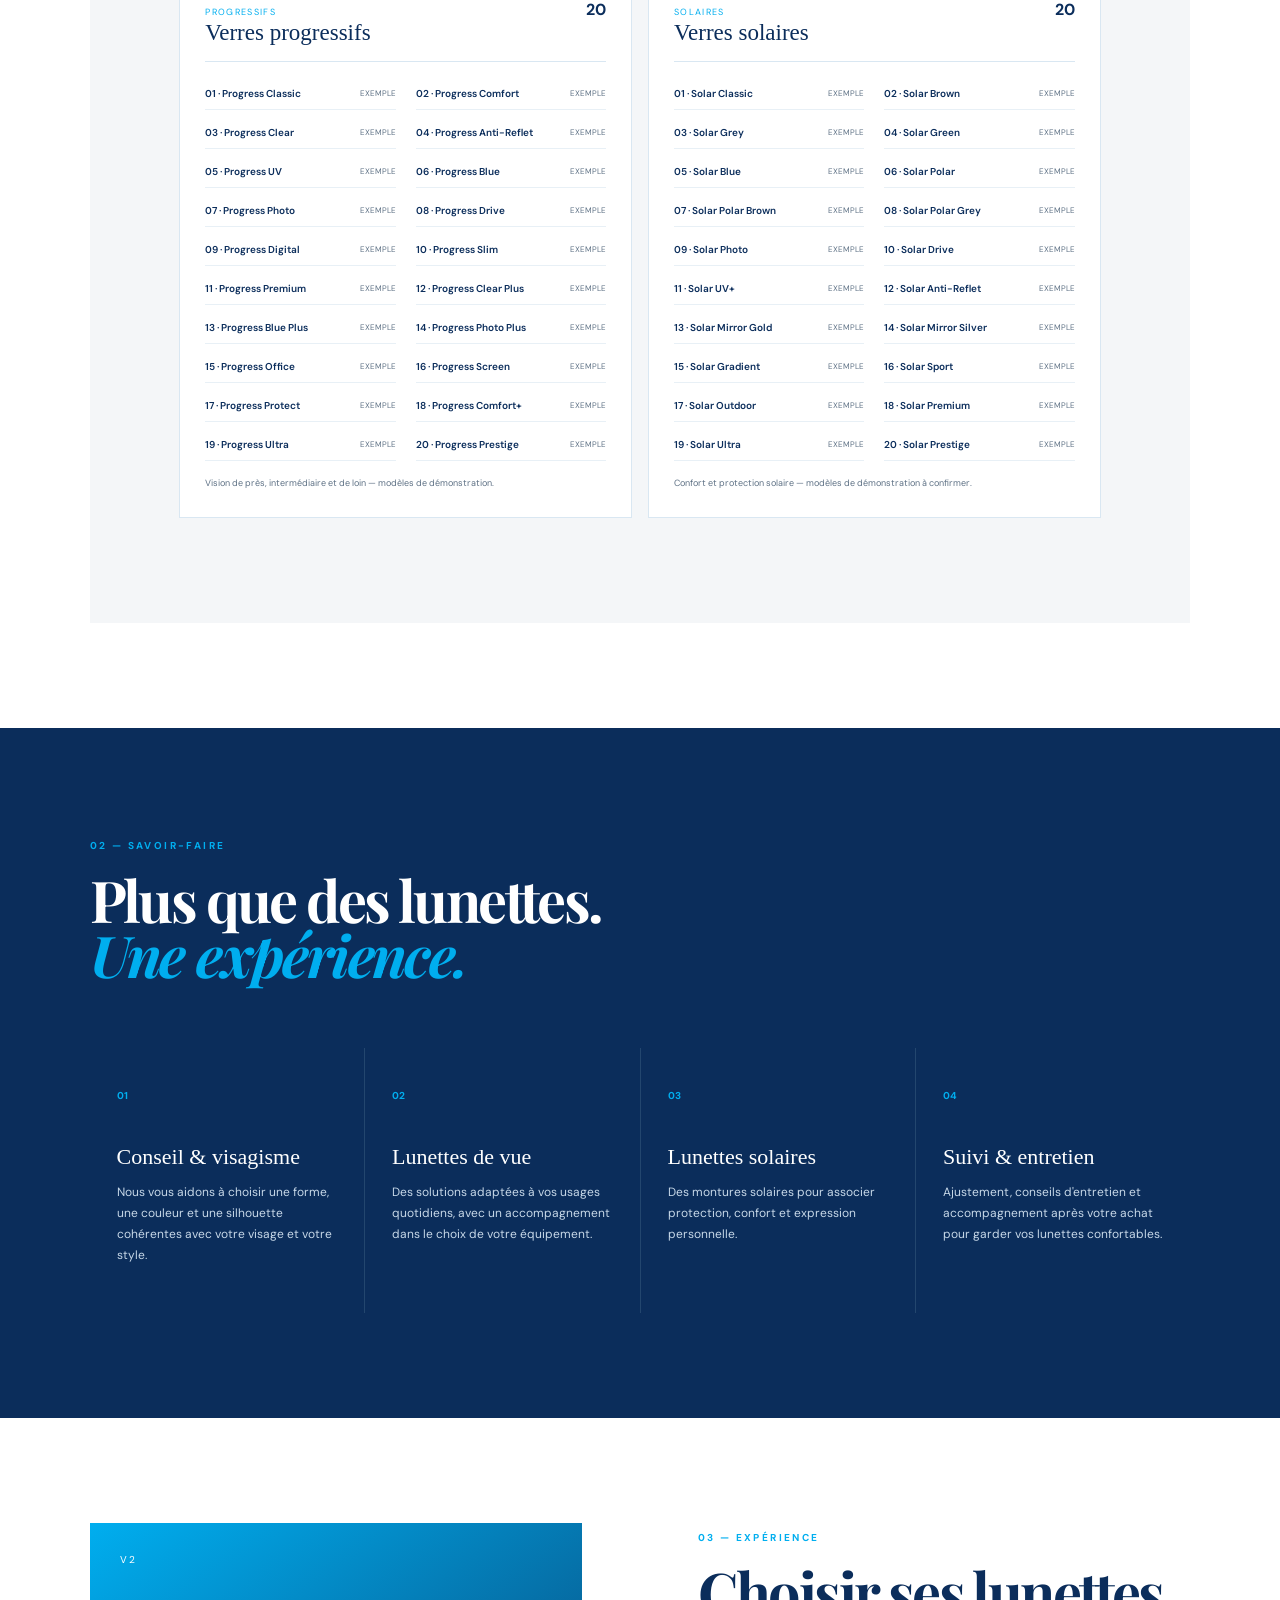
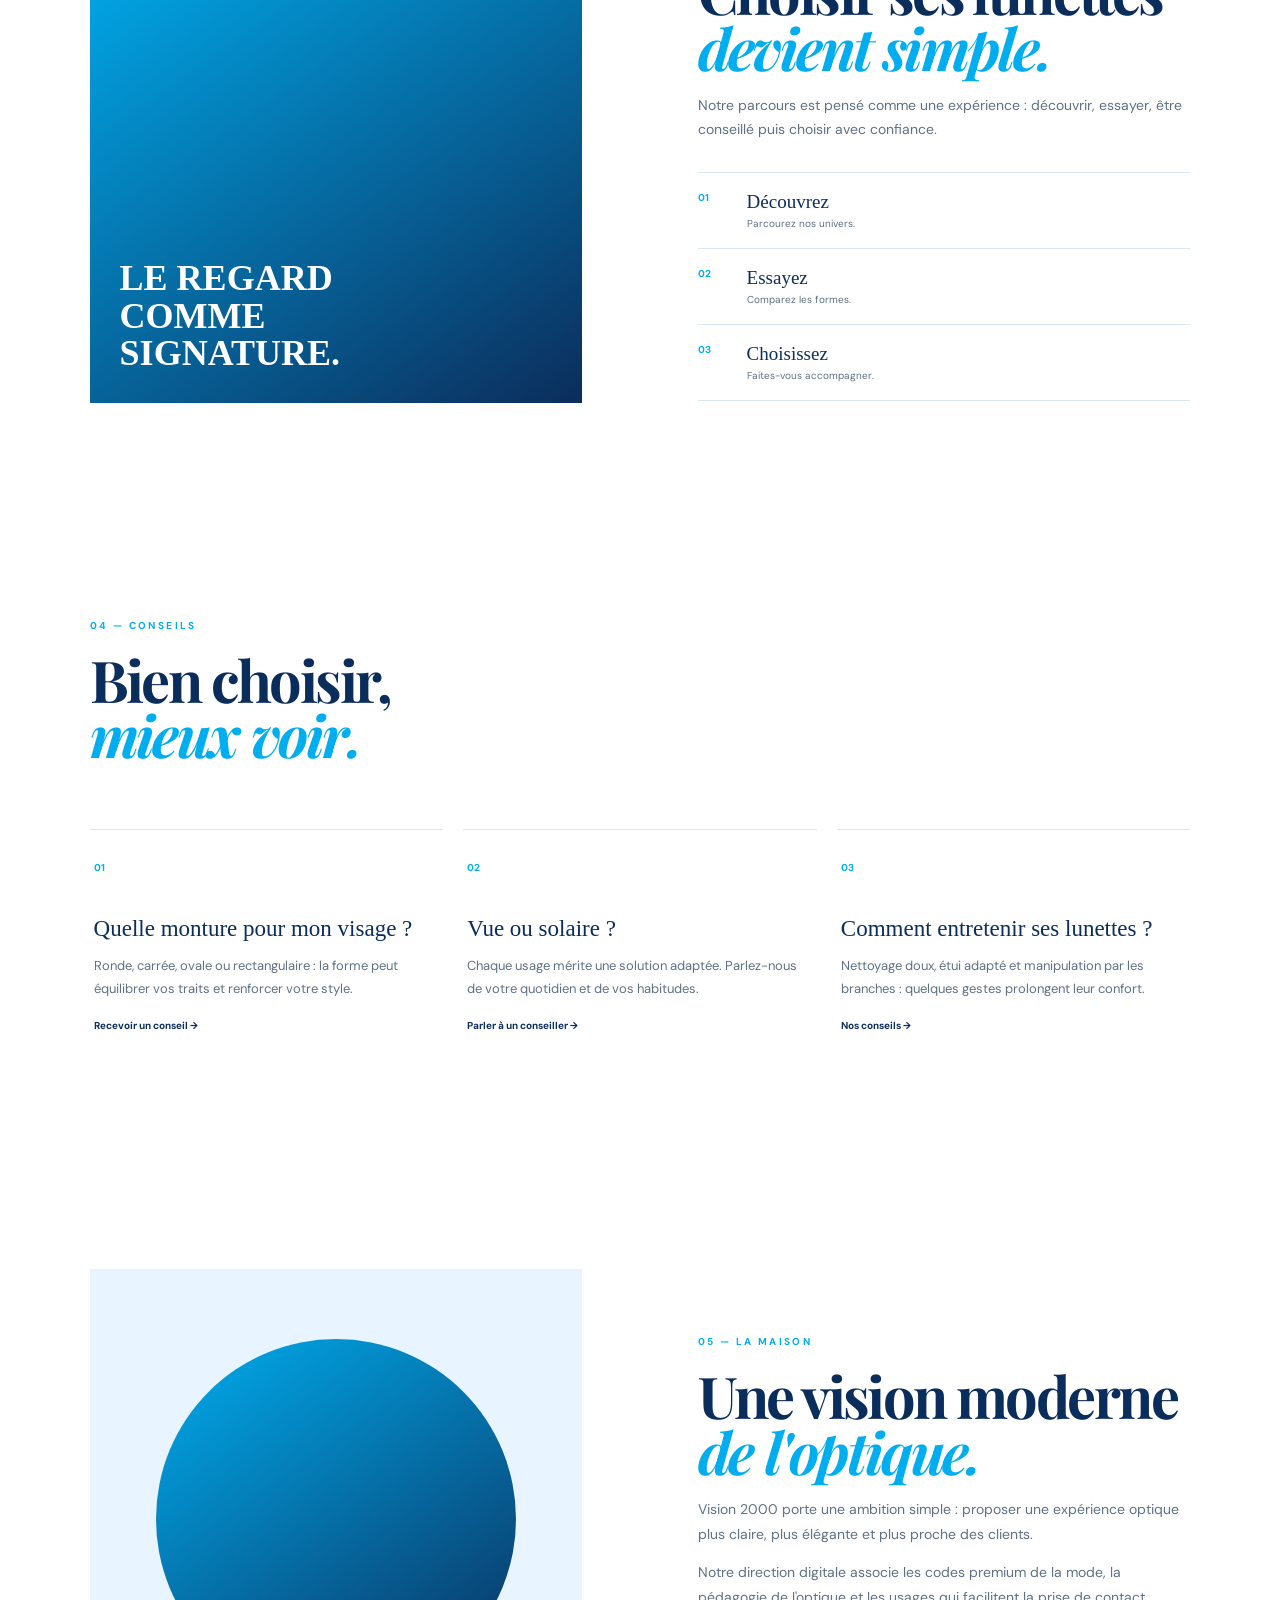
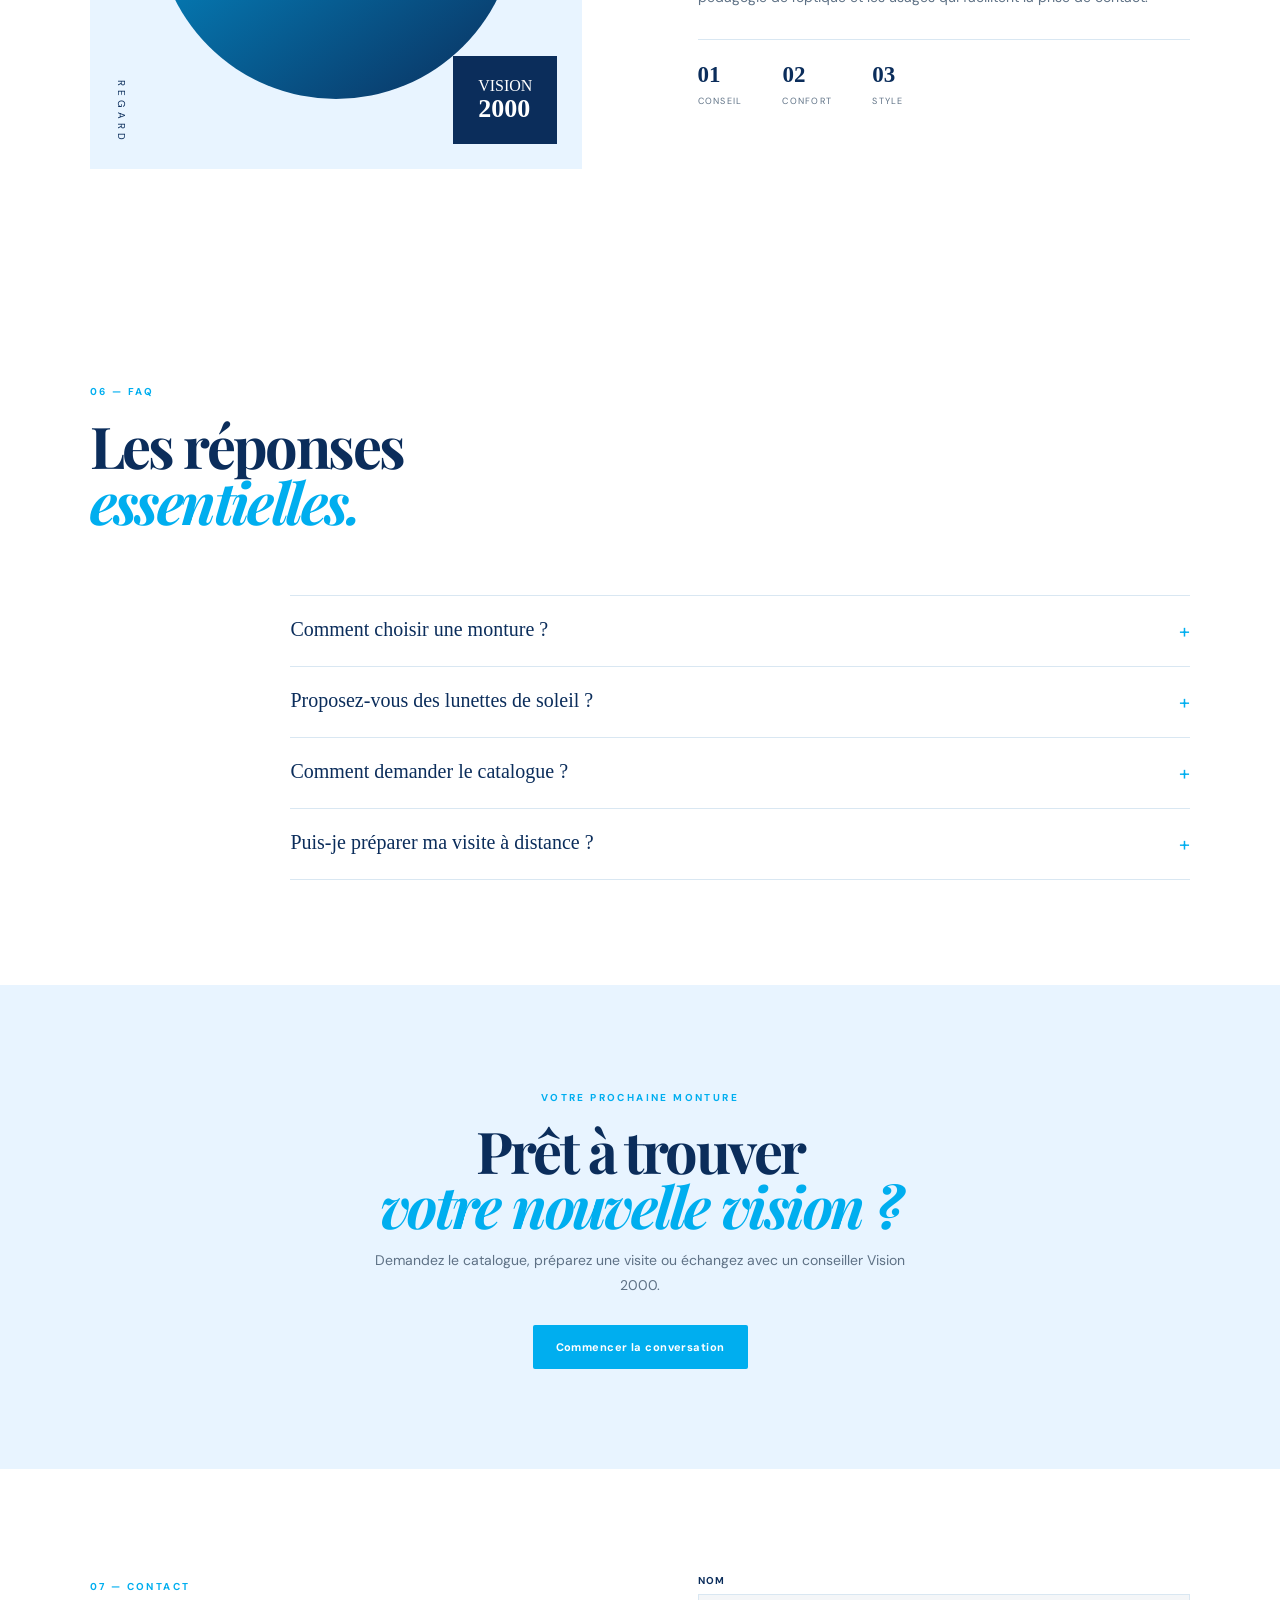
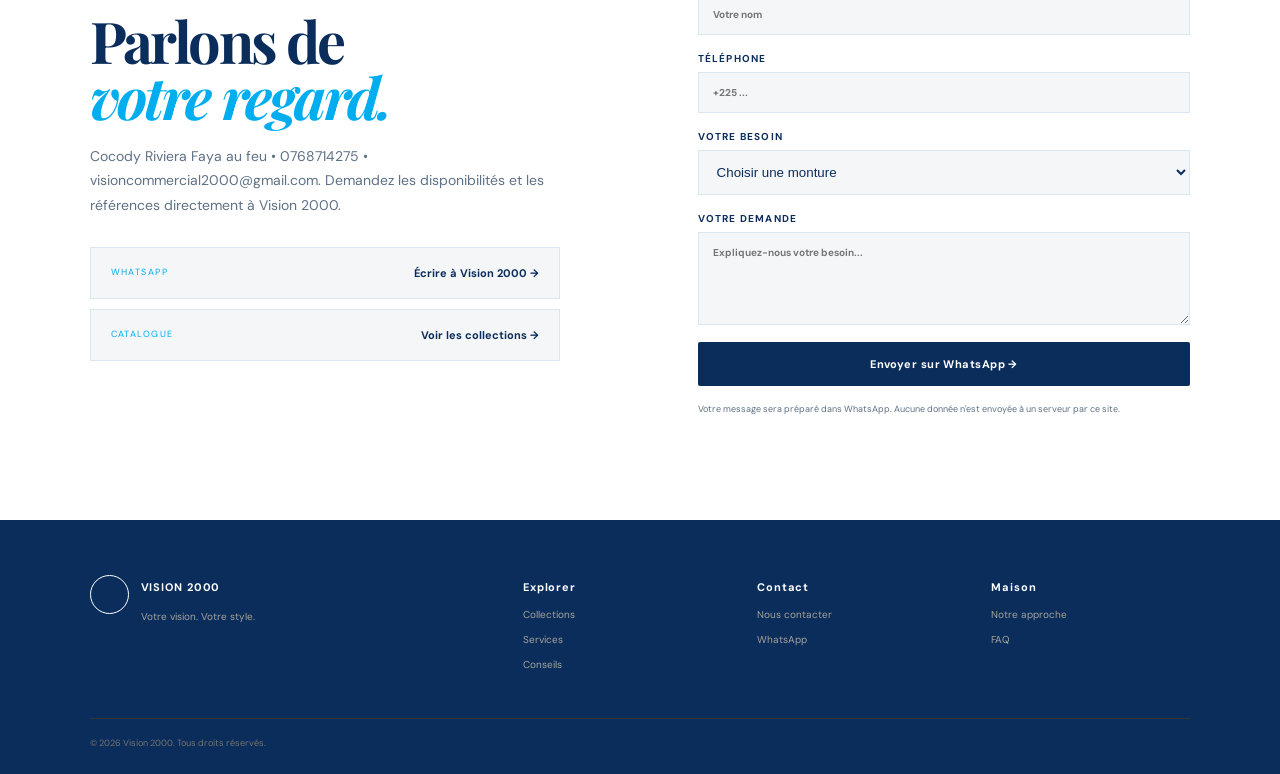
==== commit 9009a4d8: "V2: mettre à jour le titre et la couleur officielle" ====
--- a/index.html
+++ b/index.html
@@ -4,8 +4,8 @@
 <meta charset="utf-8">
 <meta name="viewport" content="width=device-width,initial-scale=1">
 <meta name="description" content="Vision 2000 — Maison d'optique moderne en Côte d'Ivoire. Montures, solaire, conseil et accompagnement personnalisé.">
-<meta name="theme-color" content="#11110f">
-<title>Vision 2000 | Votre vision. Votre style.</title>
+<meta name="theme-color" content="#0B2D5B">
+<title>Vision 2000 | Votre vision, notre expertise</title>
 <link rel="preconnect" href="https://fonts.googleapis.com">
 <link rel="preconnect" href="https://fonts.gstatic.com" crossorigin>
 <link href="https://fonts.googleapis.com/css2?family=DM+Sans:wght@400;500;600;700&family=Playfair+Display:ital,wght@0,600;0,700;1,600;1,700&display=swap" rel="stylesheet">
--- a/style.css
+++ b/style.css
@@ -27,3 +27,8 @@
 .glass-item small{font-size:8px;color:var(--muted)}
 .glass-family-note{font-size:9px;color:var(--muted);margin:15px 0 0}
 @media(max-width:700px){.glass-catalog-intro{display:block}.glass-catalog-intro .text-link{display:inline-block;margin-top:12px}.glass-catalog-grid{grid-template-columns:1fr}.glass-list{grid-template-columns:1fr}}
+
+
+/* VISION 2000 — IDENTITÉ OFFICIELLE V2 */
+:root{--ink:#0B2D5B;--cream:#FFFFFF;--gold:#00AEEF;--gold2:#00AEEF;--muted:#5E7185;--line:#D9E7F2;--white:#FFFFFF;--sky:#E8F4FF;--light:#F4F6F8}
+::selection{background:#00AEEF;color:#fff}body{background:#fff;color:#0B2D5B}.topbar{background:#0B2D5B;color:#E8F4FF}.topbar span,.topbar-right{color:#00AEEF}.header{background:rgba(255,255,255,.96);border-bottom-color:#D9E7F2}.brand{color:#0B2D5B}.brand-mark{border-color:#00AEEF;color:#0B2D5B}.header nav a:hover,.footer a:hover{color:#00AEEF}.btn-dark{background:#0B2D5B}.btn-dark:hover{background:#00AEEF}.btn-gold{background:#00AEEF}.btn-gold:hover{background:#0B2D5B}.eyebrow{color:#00AEEF}h1,h2{color:#0B2D5B}em{color:#00AEEF}p{color:#5E7185}.hero-art{background:#E8F4FF}.orb{background:radial-gradient(circle at 35% 28%,#00AEEF,#0B2D5B 68%,#08305f)}.glasses span{border-color:#0B2D5B}.glasses:after{background:#0B2D5B}.trust,.trust div{border-color:#D9E7F2}.filter{border-color:#D9E7F2;color:#0B2D5B}.filter.active,.filter:hover{background:#0B2D5B;border-color:#0B2D5B}.product-image.p1,.product-image.p4{background:#E8F4FF}.product-image.p2,.product-image.p6{background:#DCEEF9}.product-image.p3{background:linear-gradient(145deg,#0B2D5B,#1677B5)}.product-image.p5{background:linear-gradient(145deg,#0B2D5B,#00AEEF)}.product-info a,.text-link{color:#0B2D5B}.product-info a:hover,.text-link:hover{color:#00AEEF}.dark-section{background:#0B2D5B}.light,.services article>span,.advice-grid article>span{color:#00AEEF}.services{background:#23466E}.services article{background:#0B2D5B}.services p{color:#C7D8E8}.experience-visual{background:linear-gradient(145deg,#00AEEF,#0B2D5B)}.about-visual{background:#E8F4FF}.about-circle{background:linear-gradient(145deg,#00AEEF,#0B2D5B)}.about-badge{background:#0B2D5B}.cta{background:#E8F4FF}.contact-cards a{border-color:#D9E7F2;background:#F4F6F8}.contact-cards span{color:#00AEEF}.contact input,.contact textarea,.contact select{background:#F4F6F8;border-color:#D9E7F2}.contact input:focus,.contact textarea:focus,.contact select:focus{border-color:#00AEEF}.footer{background:#0B2D5B}.footer a:hover{color:#00AEEF}.faq-list details{border-color:#D9E7F2}.glass-catalog{background:#F4F6F8}.glass-family{background:#fff;border-color:#D9E7F2}.glass-family-head{border-color:#D9E7F2}.glass-family-head span{color:#00AEEF}.glass-item{border-color:#E8F0F6}
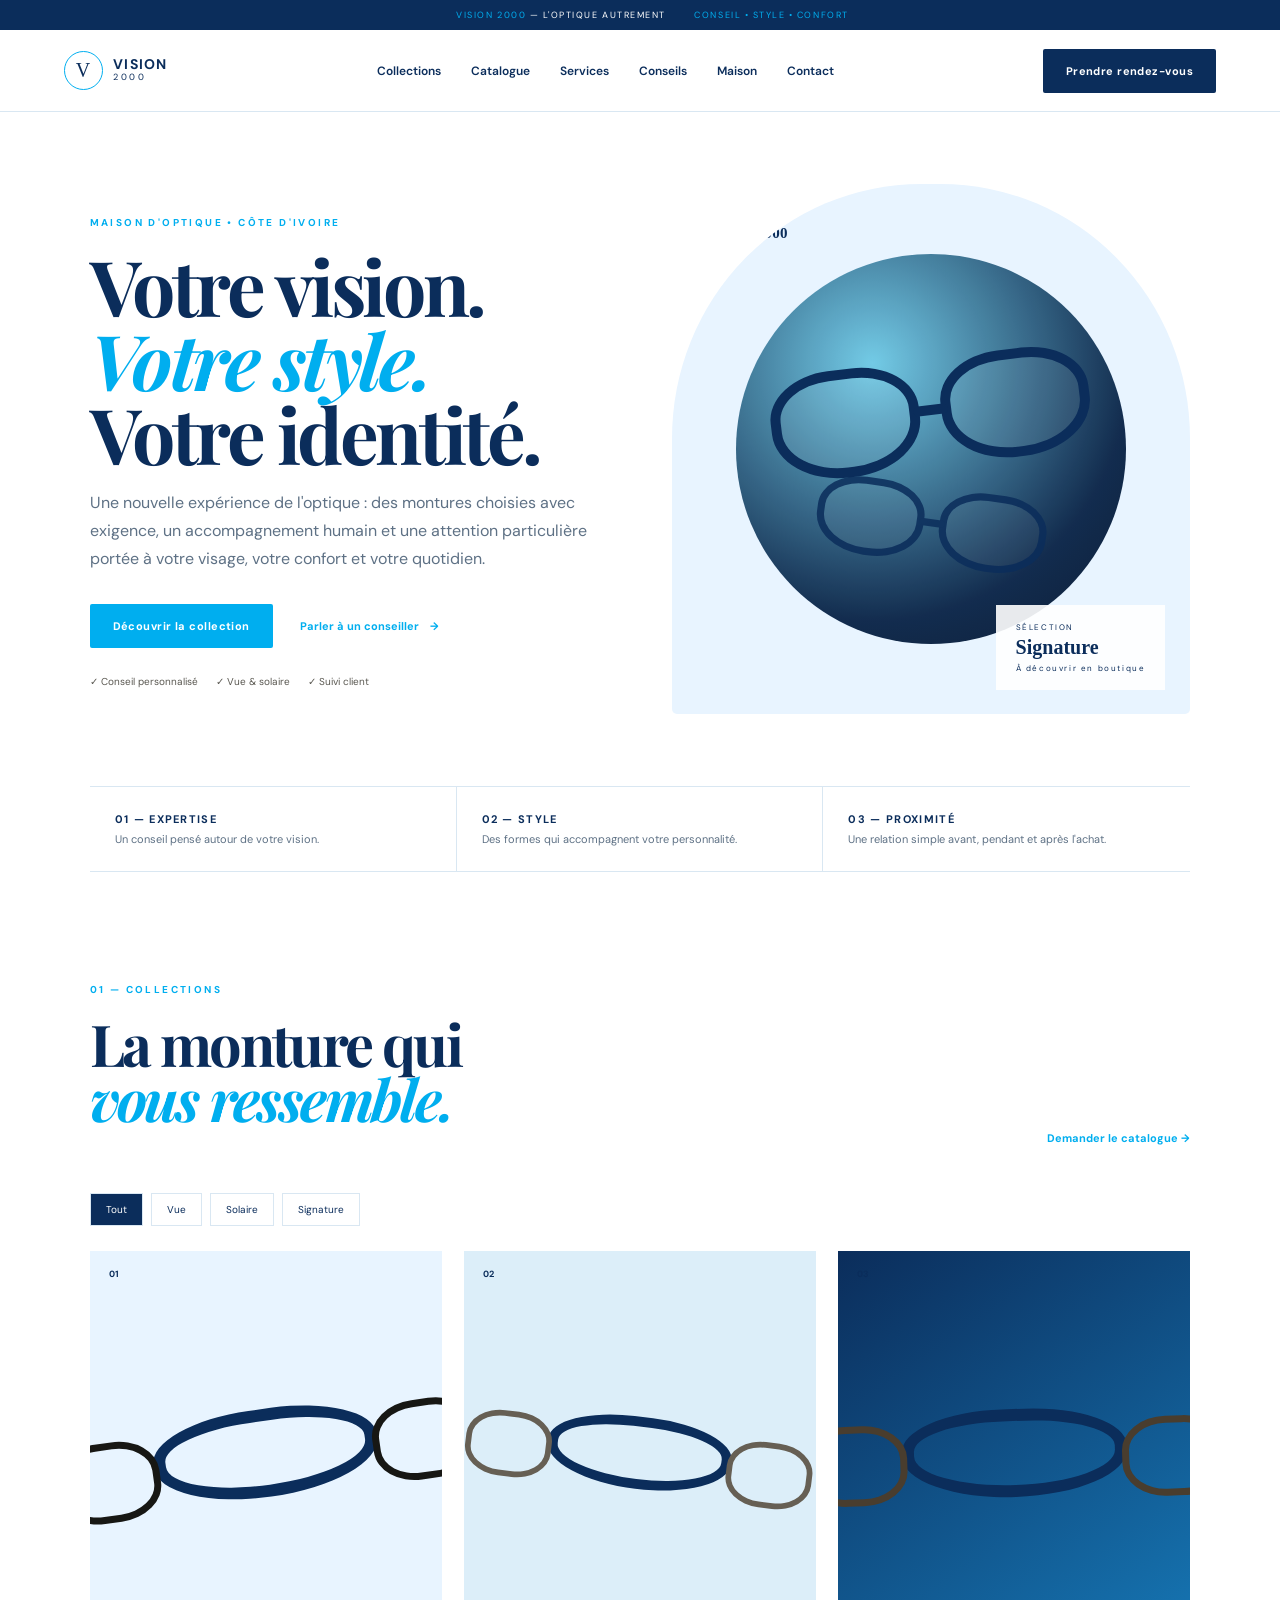
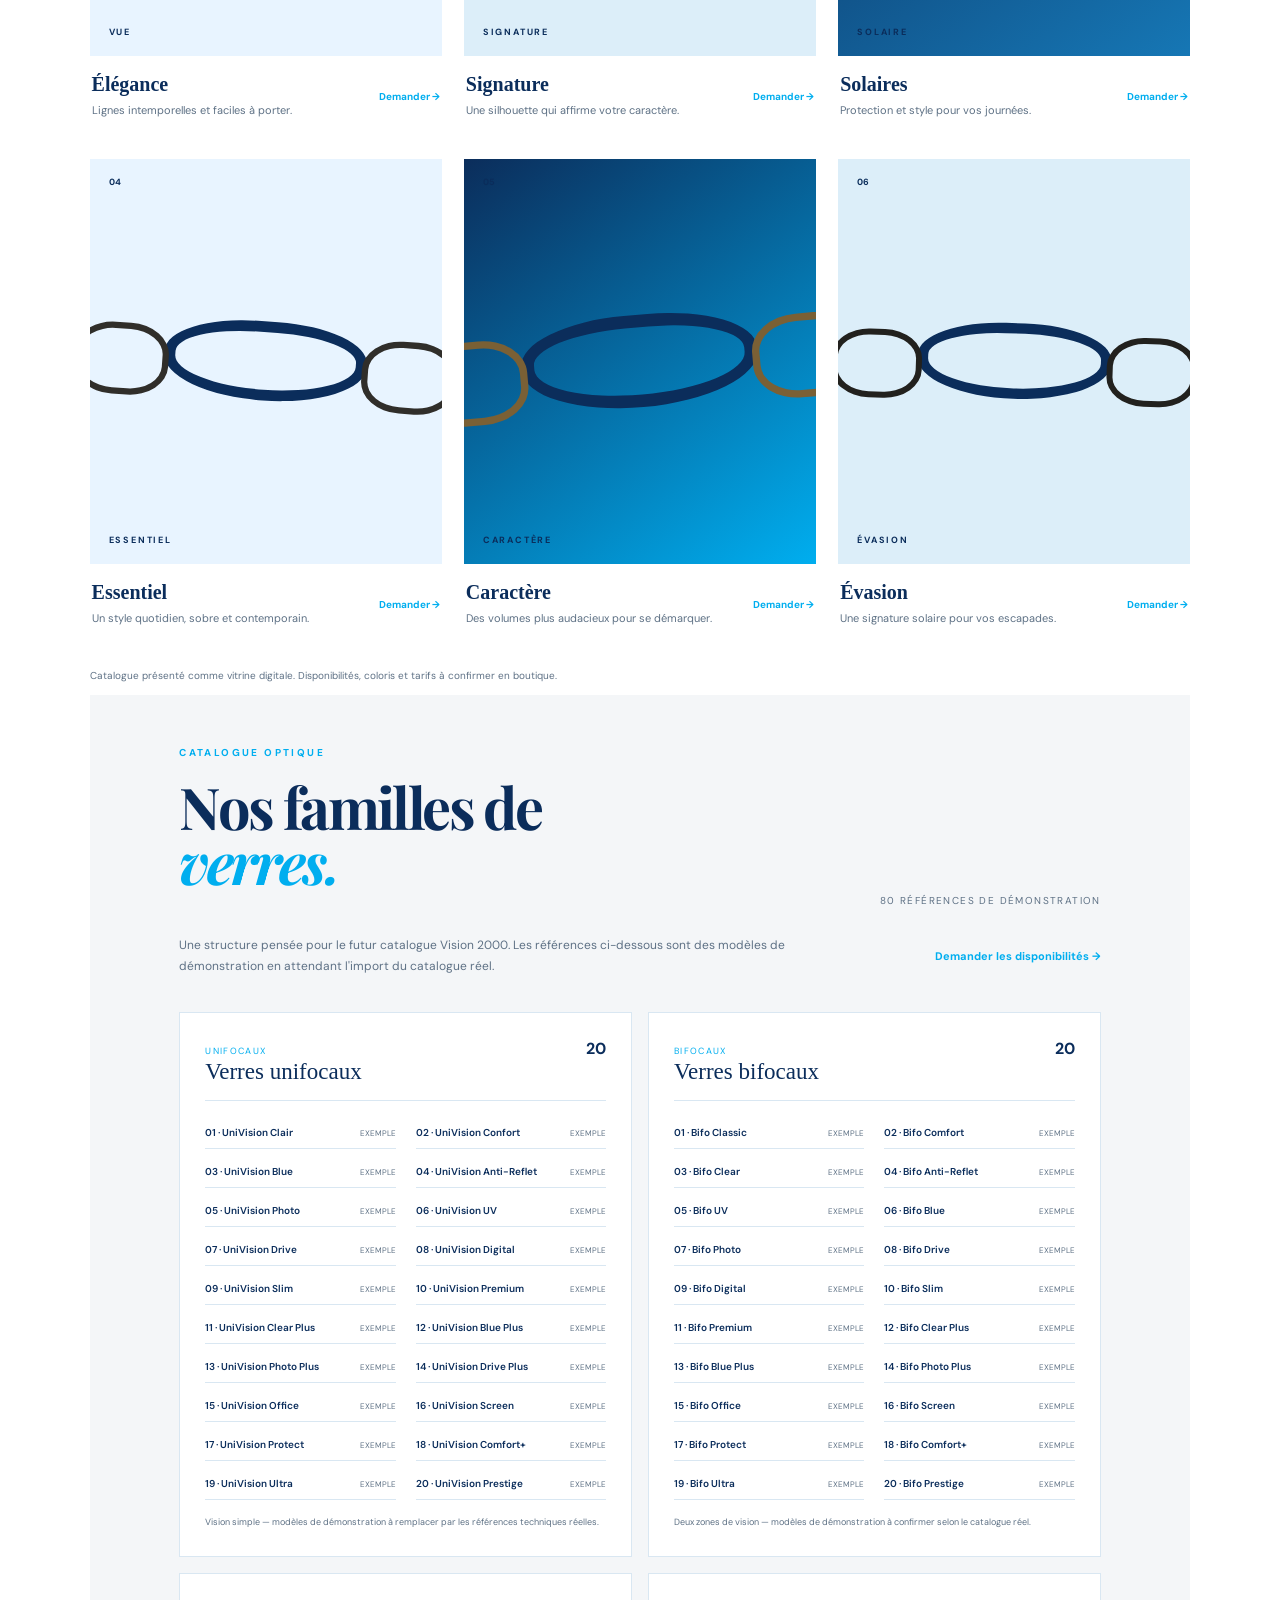
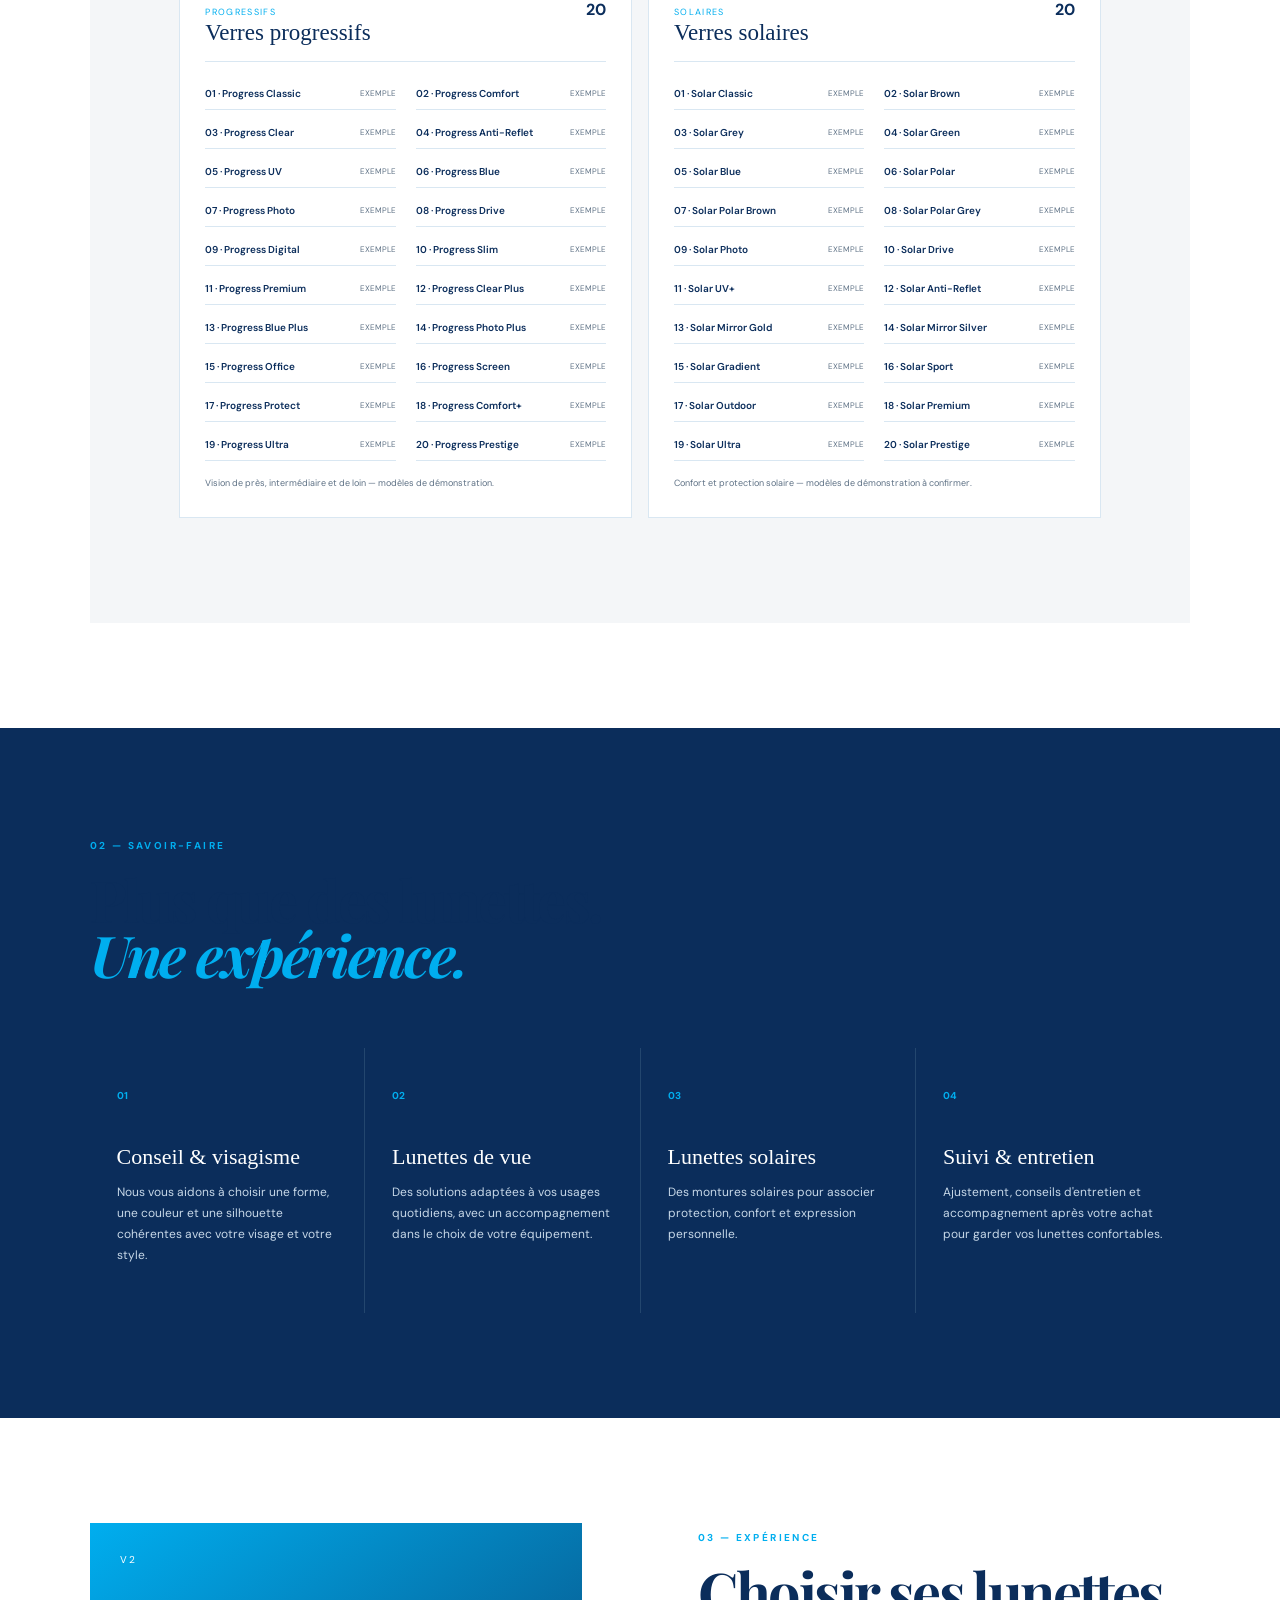
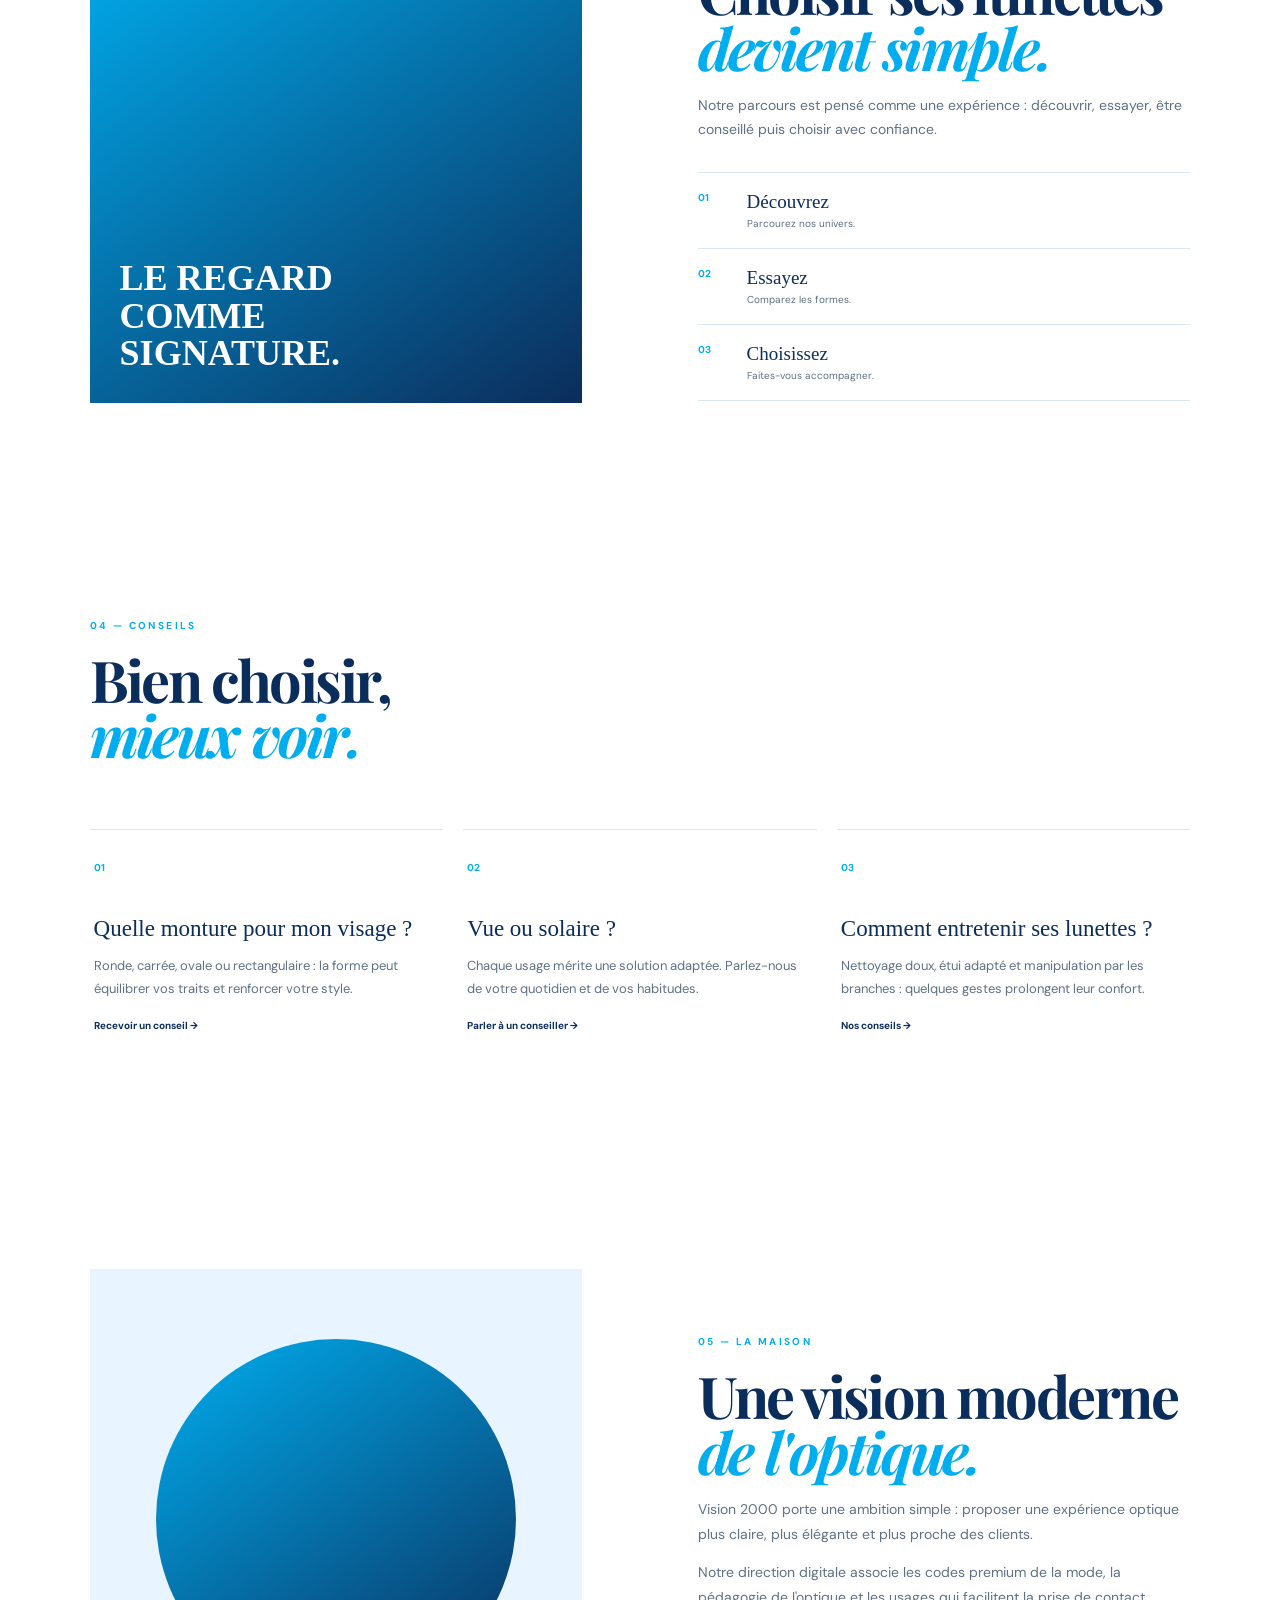
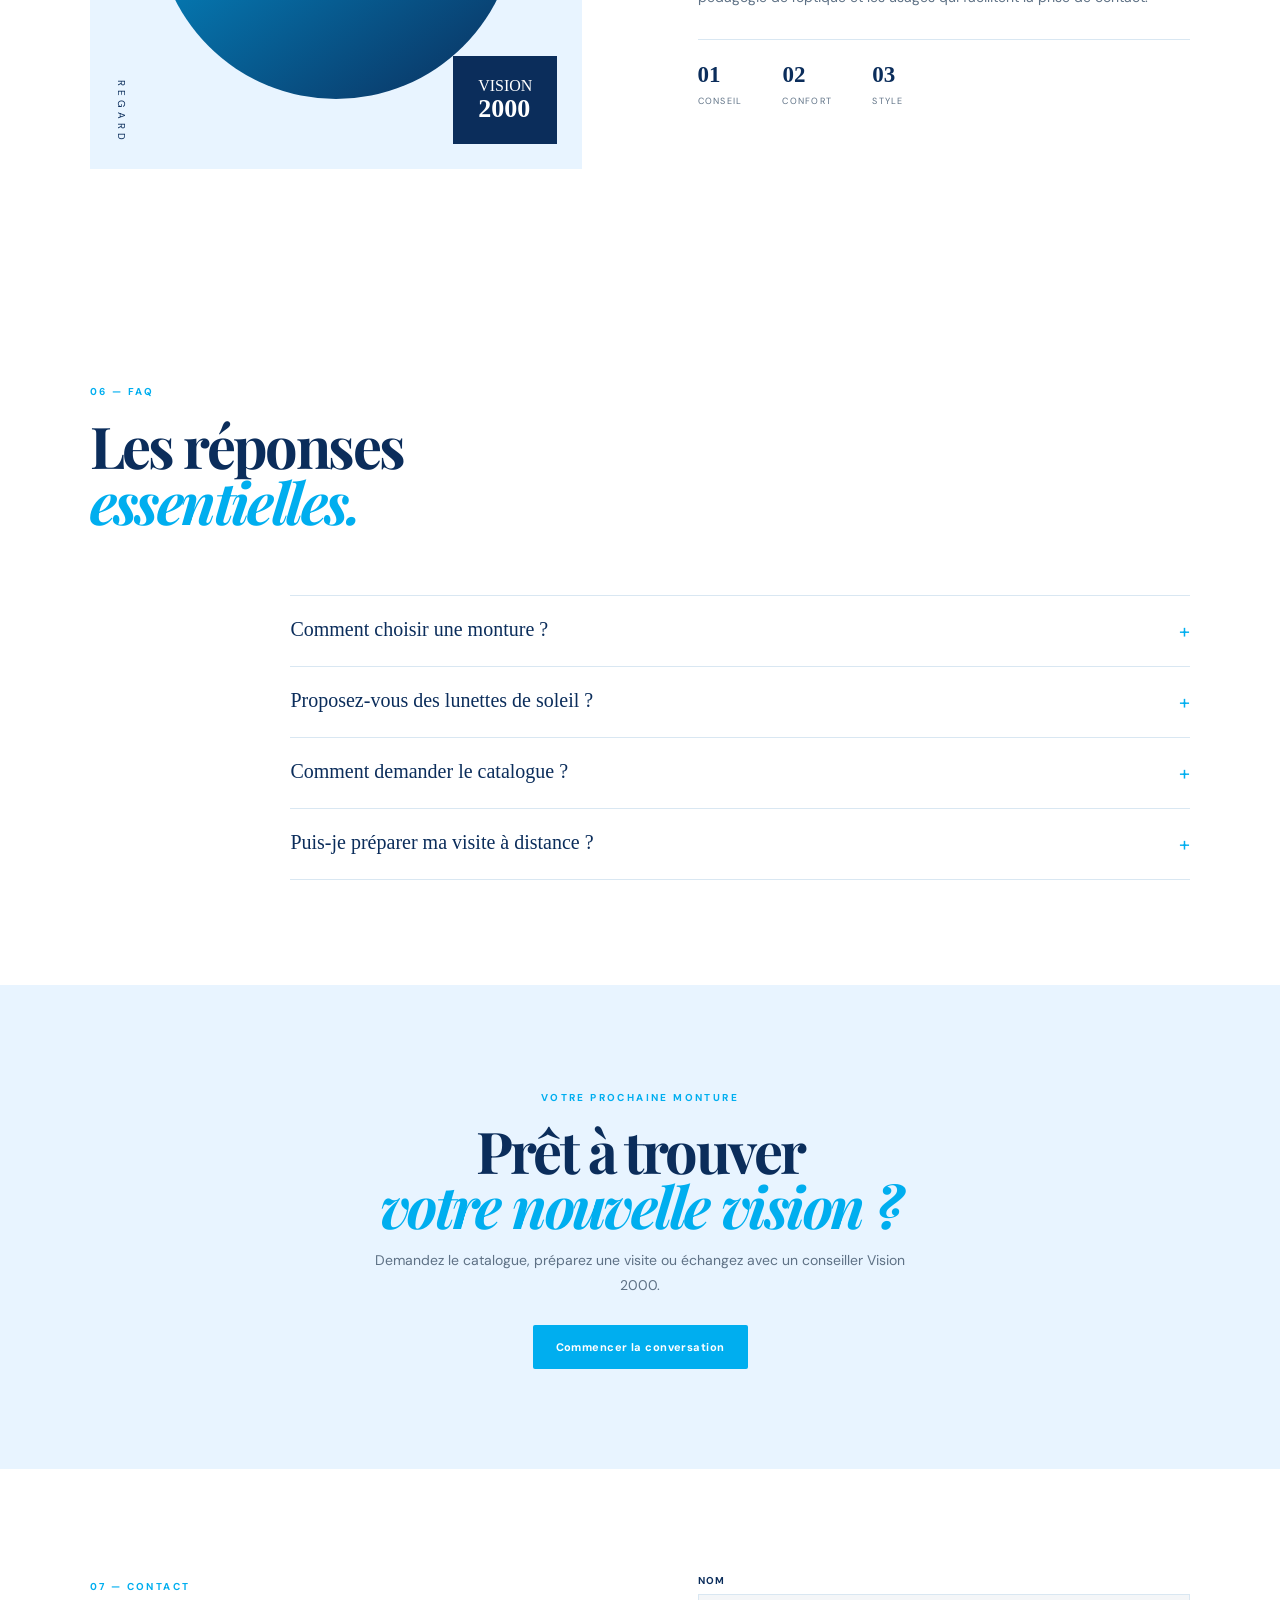
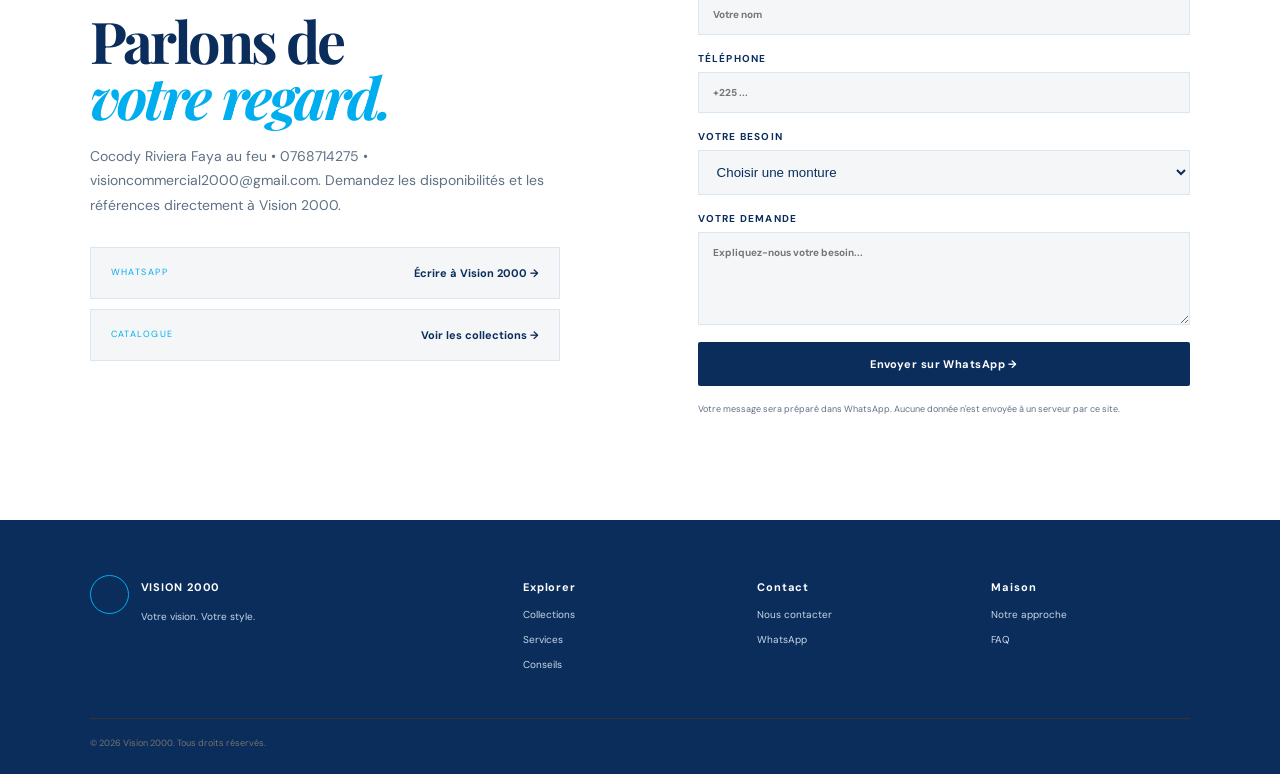
==== commit ff6899b0: "fix: refresh stylesheet cache for new palette" ====
--- a/index.html
+++ b/index.html
@@ -9,7 +9,7 @@
 <link rel="preconnect" href="https://fonts.googleapis.com">
 <link rel="preconnect" href="https://fonts.gstatic.com" crossorigin>
 <link href="https://fonts.googleapis.com/css2?family=DM+Sans:wght@400;500;600;700&family=Playfair+Display:ital,wght@0,600;0,700;1,600;1,700&display=swap" rel="stylesheet">
-<link rel="stylesheet" href="style.css">
+<link rel="stylesheet" href="style.css?v=vision2000-v3">
 </head>
 <body>
 <div class="topbar"><span>VISION 2000</span> — L'optique autrement <span class="topbar-right">Conseil • Style • Confort</span></div>
--- a/style.css
+++ b/style.css
@@ -32,3 +32,30 @@
 /* VISION 2000 — IDENTITÉ OFFICIELLE V2 */
 :root{--ink:#0B2D5B;--cream:#FFFFFF;--gold:#00AEEF;--gold2:#00AEEF;--muted:#5E7185;--line:#D9E7F2;--white:#FFFFFF;--sky:#E8F4FF;--light:#F4F6F8}
 ::selection{background:#00AEEF;color:#fff}body{background:#fff;color:#0B2D5B}.topbar{background:#0B2D5B;color:#E8F4FF}.topbar span,.topbar-right{color:#00AEEF}.header{background:rgba(255,255,255,.96);border-bottom-color:#D9E7F2}.brand{color:#0B2D5B}.brand-mark{border-color:#00AEEF;color:#0B2D5B}.header nav a:hover,.footer a:hover{color:#00AEEF}.btn-dark{background:#0B2D5B}.btn-dark:hover{background:#00AEEF}.btn-gold{background:#00AEEF}.btn-gold:hover{background:#0B2D5B}.eyebrow{color:#00AEEF}h1,h2{color:#0B2D5B}em{color:#00AEEF}p{color:#5E7185}.hero-art{background:#E8F4FF}.orb{background:radial-gradient(circle at 35% 28%,#00AEEF,#0B2D5B 68%,#08305f)}.glasses span{border-color:#0B2D5B}.glasses:after{background:#0B2D5B}.trust,.trust div{border-color:#D9E7F2}.filter{border-color:#D9E7F2;color:#0B2D5B}.filter.active,.filter:hover{background:#0B2D5B;border-color:#0B2D5B}.product-image.p1,.product-image.p4{background:#E8F4FF}.product-image.p2,.product-image.p6{background:#DCEEF9}.product-image.p3{background:linear-gradient(145deg,#0B2D5B,#1677B5)}.product-image.p5{background:linear-gradient(145deg,#0B2D5B,#00AEEF)}.product-info a,.text-link{color:#0B2D5B}.product-info a:hover,.text-link:hover{color:#00AEEF}.dark-section{background:#0B2D5B}.light,.services article>span,.advice-grid article>span{color:#00AEEF}.services{background:#23466E}.services article{background:#0B2D5B}.services p{color:#C7D8E8}.experience-visual{background:linear-gradient(145deg,#00AEEF,#0B2D5B)}.about-visual{background:#E8F4FF}.about-circle{background:linear-gradient(145deg,#00AEEF,#0B2D5B)}.about-badge{background:#0B2D5B}.cta{background:#E8F4FF}.contact-cards a{border-color:#D9E7F2;background:#F4F6F8}.contact-cards span{color:#00AEEF}.contact input,.contact textarea,.contact select{background:#F4F6F8;border-color:#D9E7F2}.contact input:focus,.contact textarea:focus,.contact select:focus{border-color:#00AEEF}.footer{background:#0B2D5B}.footer a:hover{color:#00AEEF}.faq-list details{border-color:#D9E7F2}.glass-catalog{background:#F4F6F8}.glass-family{background:#fff;border-color:#D9E7F2}.glass-family-head{border-color:#D9E7F2}.glass-family-head span{color:#00AEEF}.glass-item{border-color:#E8F0F6}
+
+
+/* VISION 2000 — PALETTE FORCÉE V3 */
+:root{--vision-navy:#0B2D5B;--vision-blue:#00AEEF;--vision-sky:#E8F4FF;--vision-border:#D9E7F2;--vision-text:#5E7185}
+body{background:#fff!important;color:var(--vision-navy)!important}.topbar{background:var(--vision-navy)!important;color:#fff!important}
+.topbar span,.topbar-right,.eyebrow,.light,.services article>span,.advice-grid article>span{color:var(--vision-blue)!important}
+.header{background:rgba(255,255,255,.98)!important;border-bottom-color:var(--vision-border)!important}
+.brand,.brand b,.brand small{color:var(--vision-navy)!important}.brand-mark{border-color:var(--vision-blue)!important;color:var(--vision-navy)!important}
+.header nav a:hover,.footer a:hover,.text-link,.product-info a{color:var(--vision-blue)!important}
+.btn-dark{background:var(--vision-navy)!important;color:#fff!important}.btn-dark:hover{background:var(--vision-blue)!important}
+.btn-gold{background:var(--vision-blue)!important;color:#fff!important}.btn-gold:hover{background:var(--vision-navy)!important}
+h1,h2{color:var(--vision-navy)!important}em{color:var(--vision-blue)!important}p{color:var(--vision-text)!important}
+.hero-art{background:var(--vision-sky)!important}.orb{background:radial-gradient(circle at 35% 28%,#5bd0f5,#0B2D5B 68%,#061d3b)!important}
+.glasses span,.frame{border-color:var(--vision-navy)!important}.glasses:after{background:var(--vision-navy)!important}
+.trust,.trust div{border-color:var(--vision-border)!important}
+.product-image.p1,.product-image.p4{background:var(--vision-sky)!important}.product-image.p2,.product-image.p6{background:#DCEEF9!important}
+.product-image.p3{background:linear-gradient(145deg,#0B2D5B,#1677B5)!important}.product-image.p5{background:linear-gradient(145deg,#0B2D5B,#00AEEF)!important}
+.filter{border-color:var(--vision-border)!important;color:var(--vision-navy)!important}.filter.active,.filter:hover{background:var(--vision-navy)!important;color:#fff!important}
+.dark-section{background:var(--vision-navy)!important}.services{background:#23466E!important}.services article{background:var(--vision-navy)!important}.services p{color:#C7D8E8!important}
+.experience-visual{background:linear-gradient(145deg,#00AEEF,#0B2D5B)!important}.about-visual{background:var(--vision-sky)!important}
+.about-circle{background:linear-gradient(145deg,#00AEEF,#0B2D5B)!important}.about-badge{background:var(--vision-navy)!important}.cta{background:var(--vision-sky)!important}
+.contact-cards a{border-color:var(--vision-border)!important;background:#F4F6F8!important}.contact-cards span{color:var(--vision-blue)!important}
+.contact input,.contact textarea,.contact select{background:#F4F6F8!important;border-color:var(--vision-border)!important}
+.contact input:focus,.contact textarea:focus,.contact select:focus{border-color:var(--vision-blue)!important}
+.footer{background:var(--vision-navy)!important}.footer p,.footer a,.footer .muted{color:#C7D8E8!important}
+.faq-list details,.glass-family-head,.glass-item{border-color:var(--vision-border)!important}.glass-catalog{background:#F4F6F8!important}
+.glass-family{background:#fff!important;border-color:var(--vision-border)!important}.glass-family-head span{color:var(--vision-blue)!important}
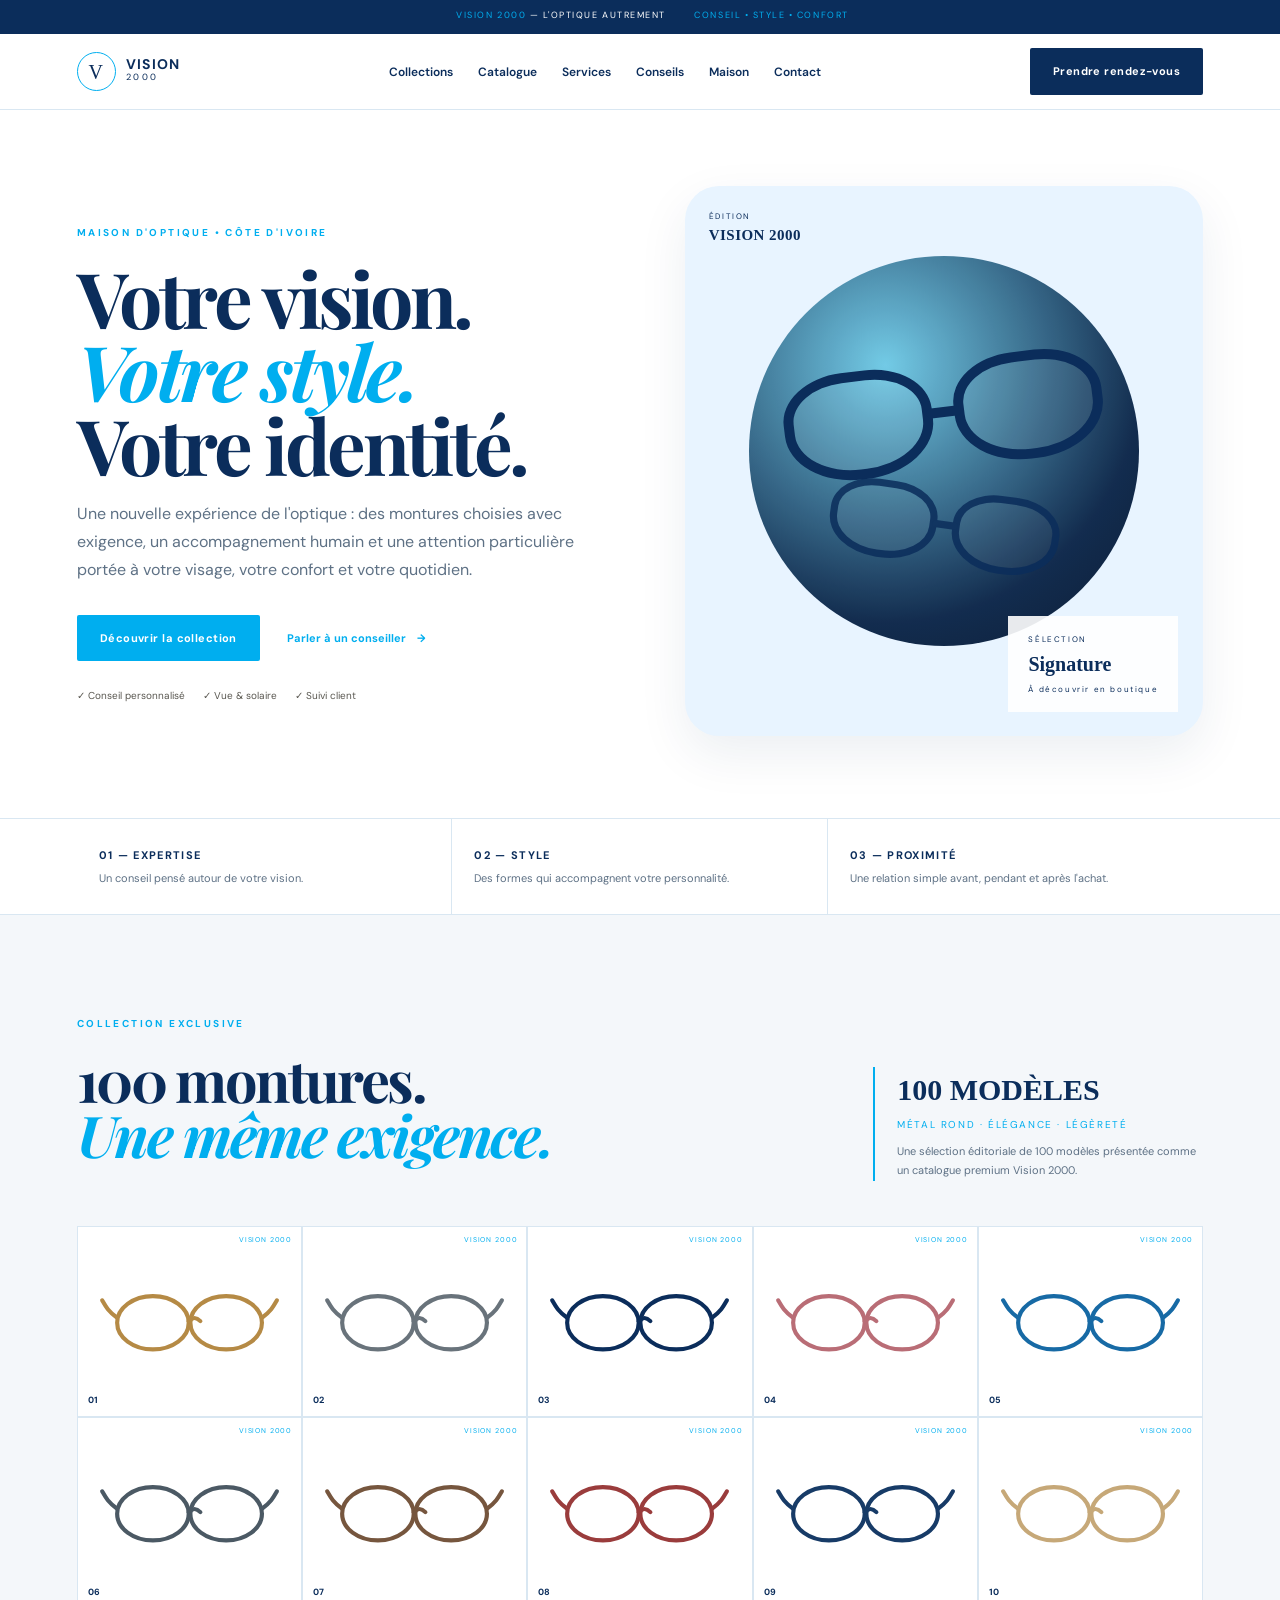
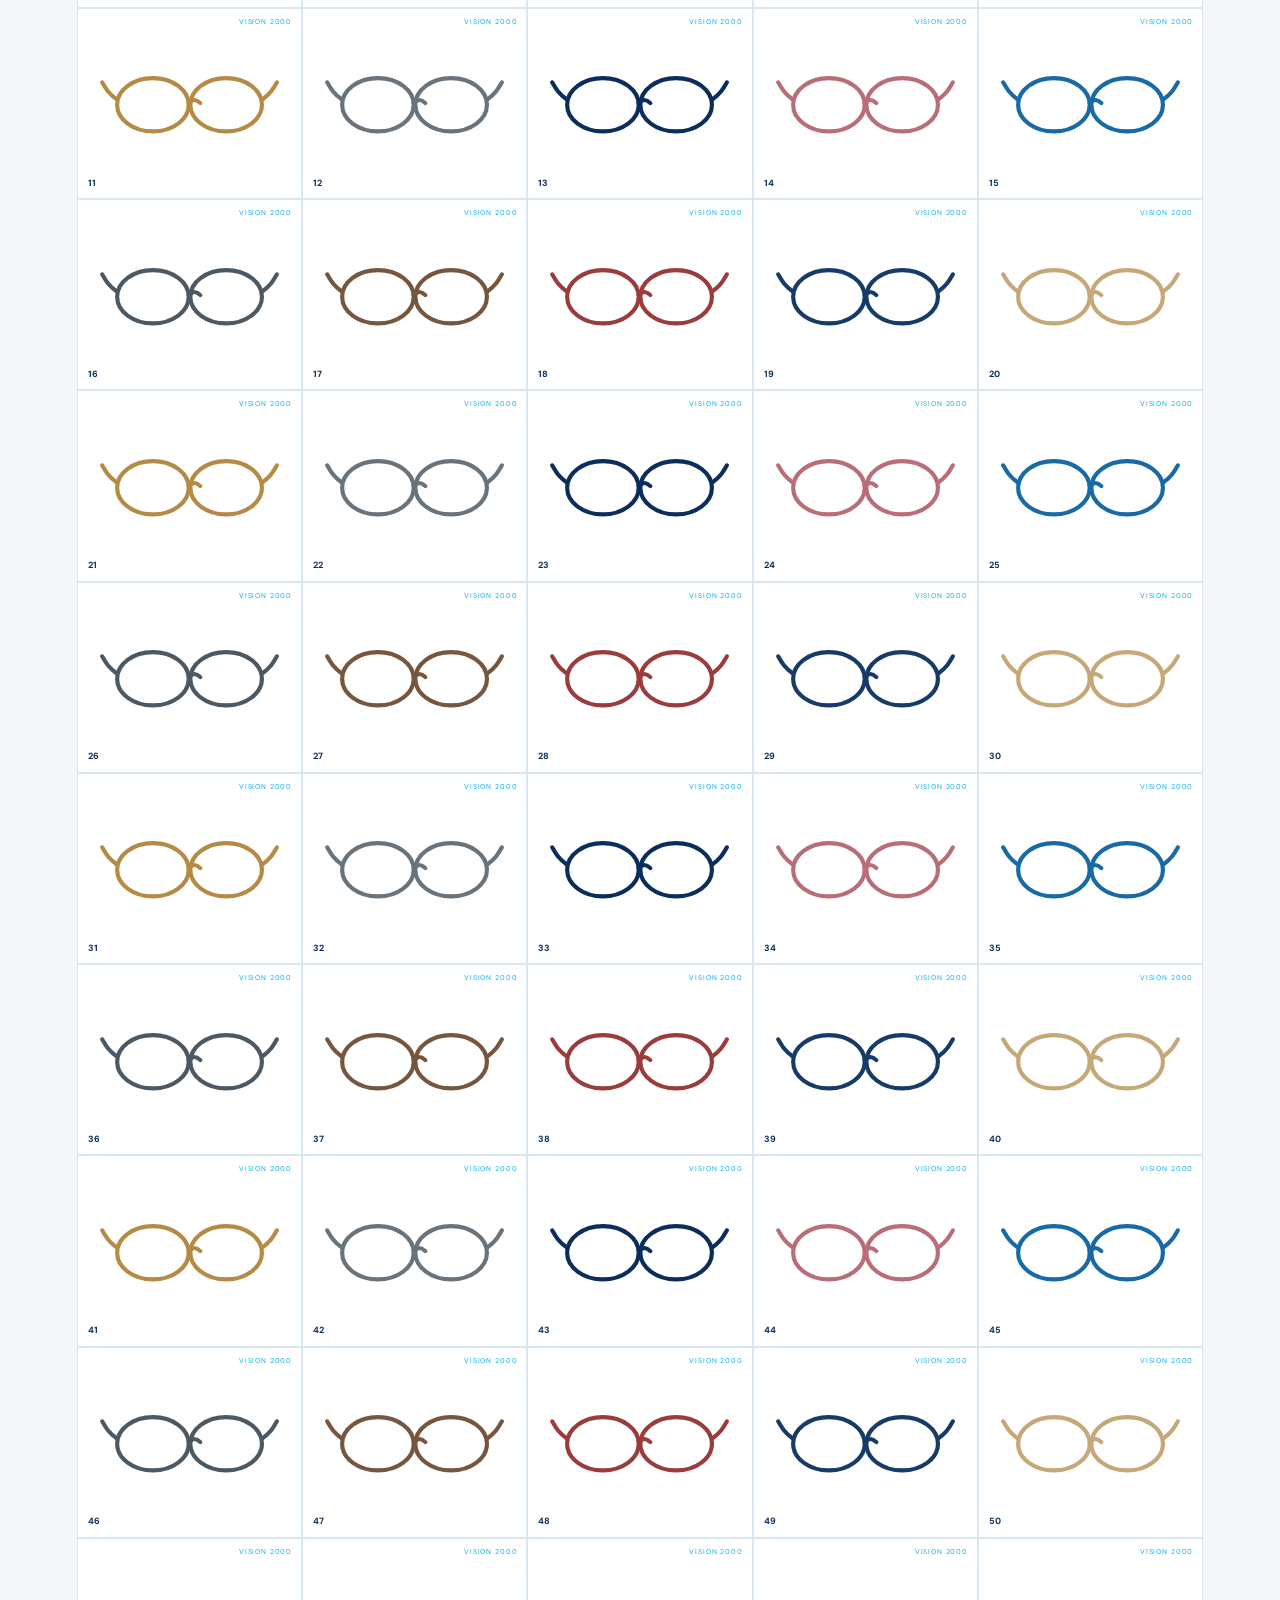
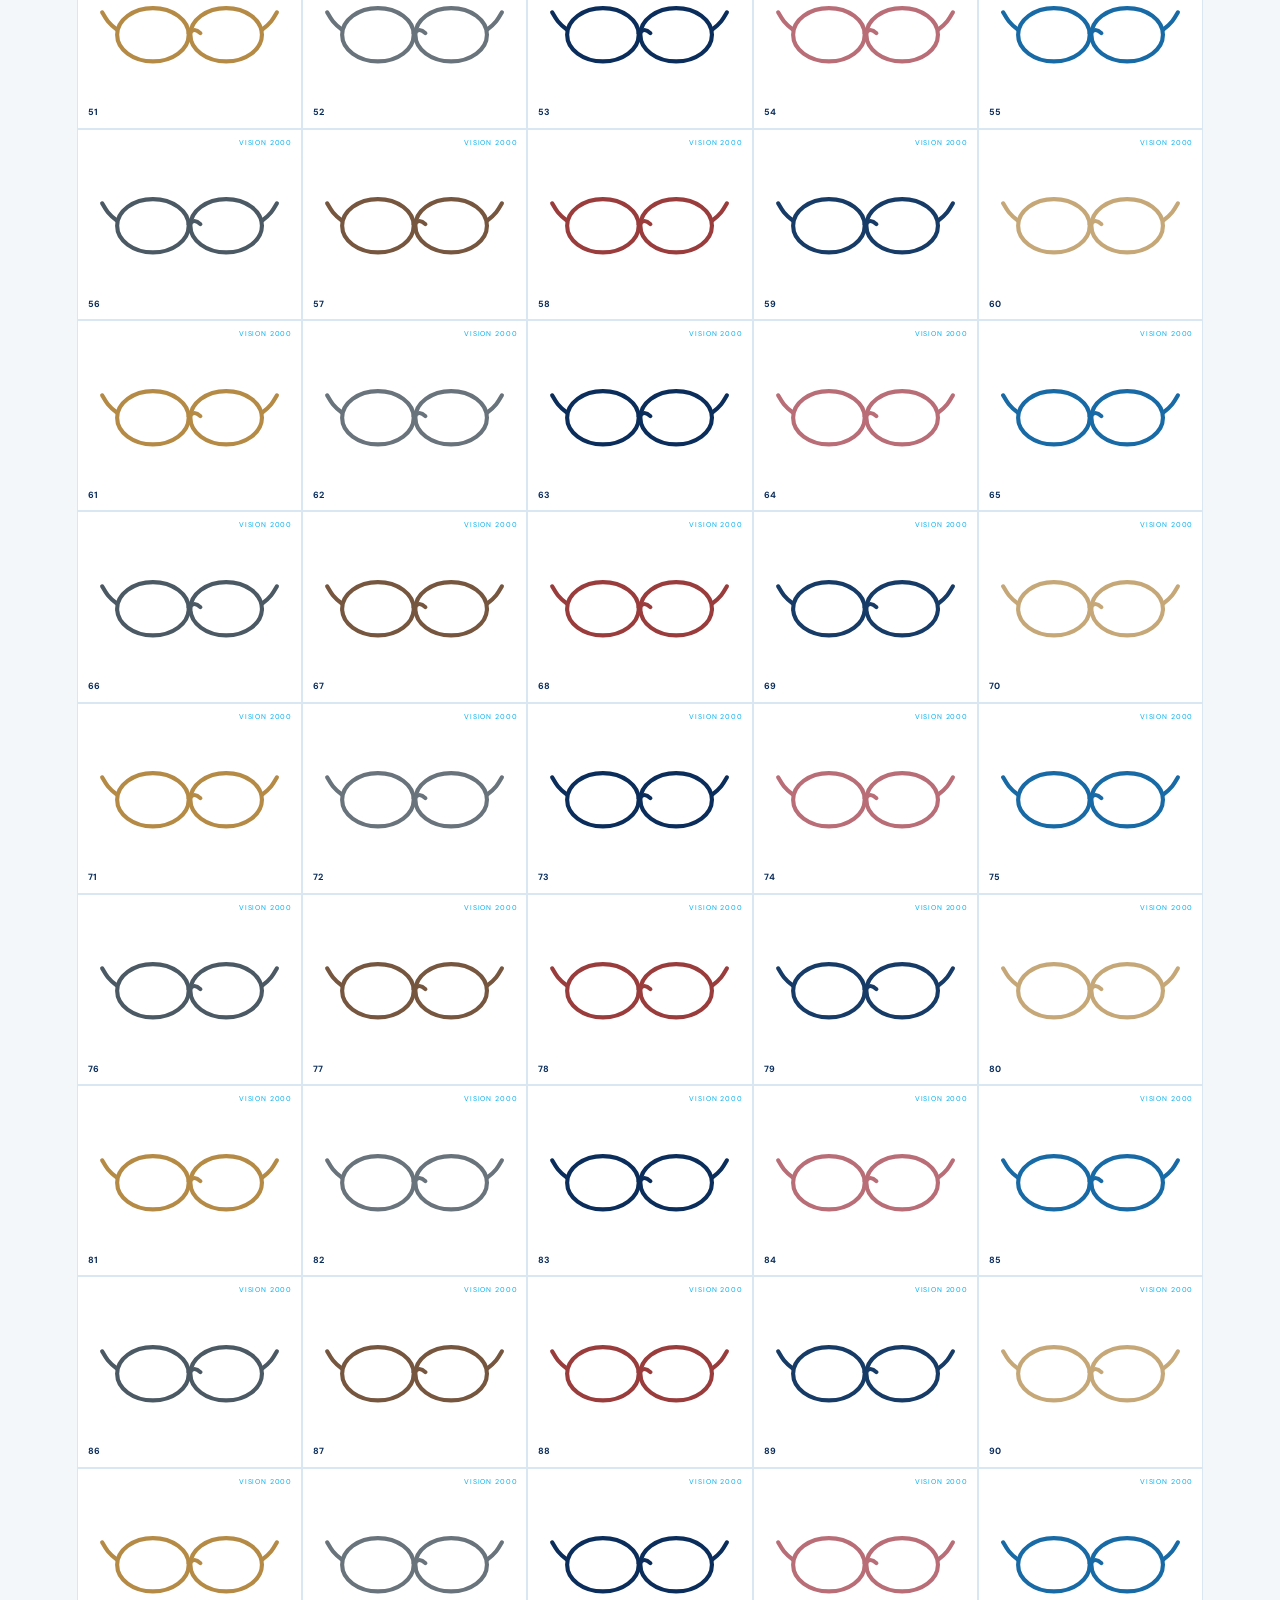
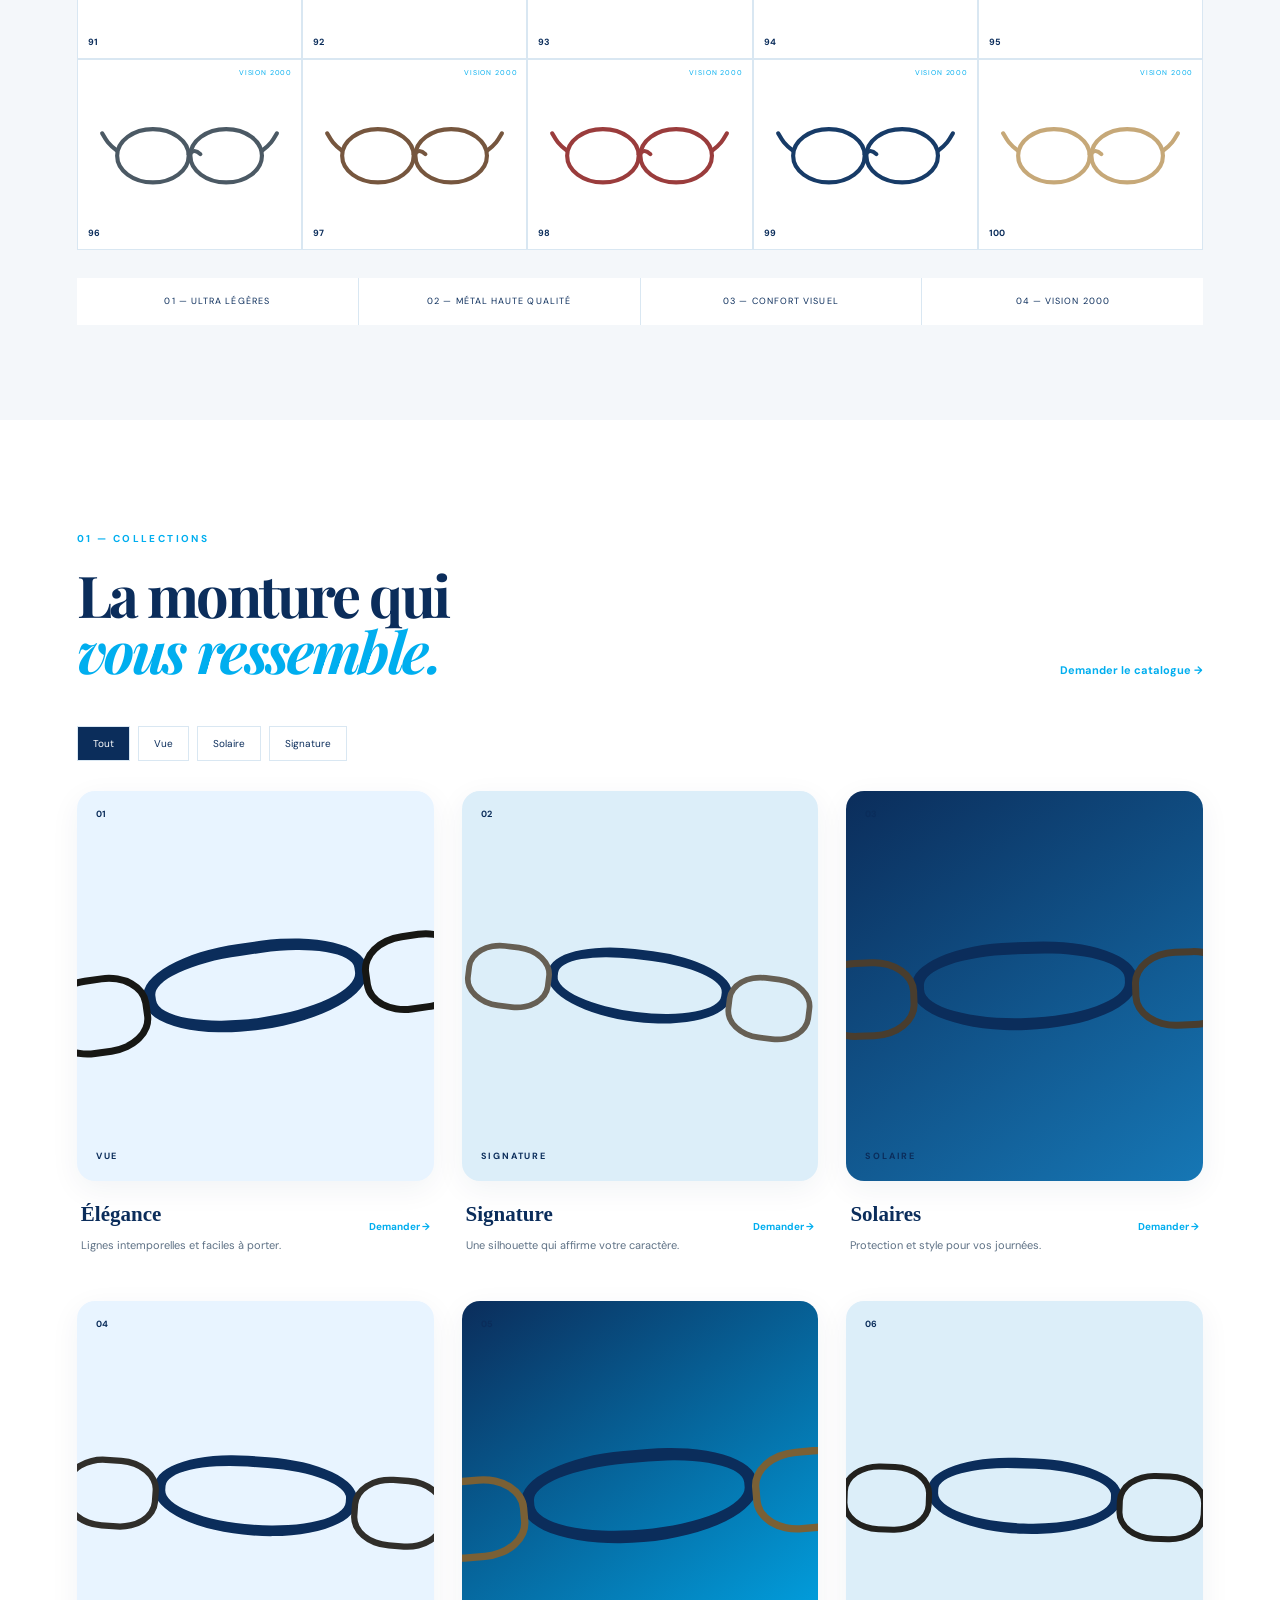
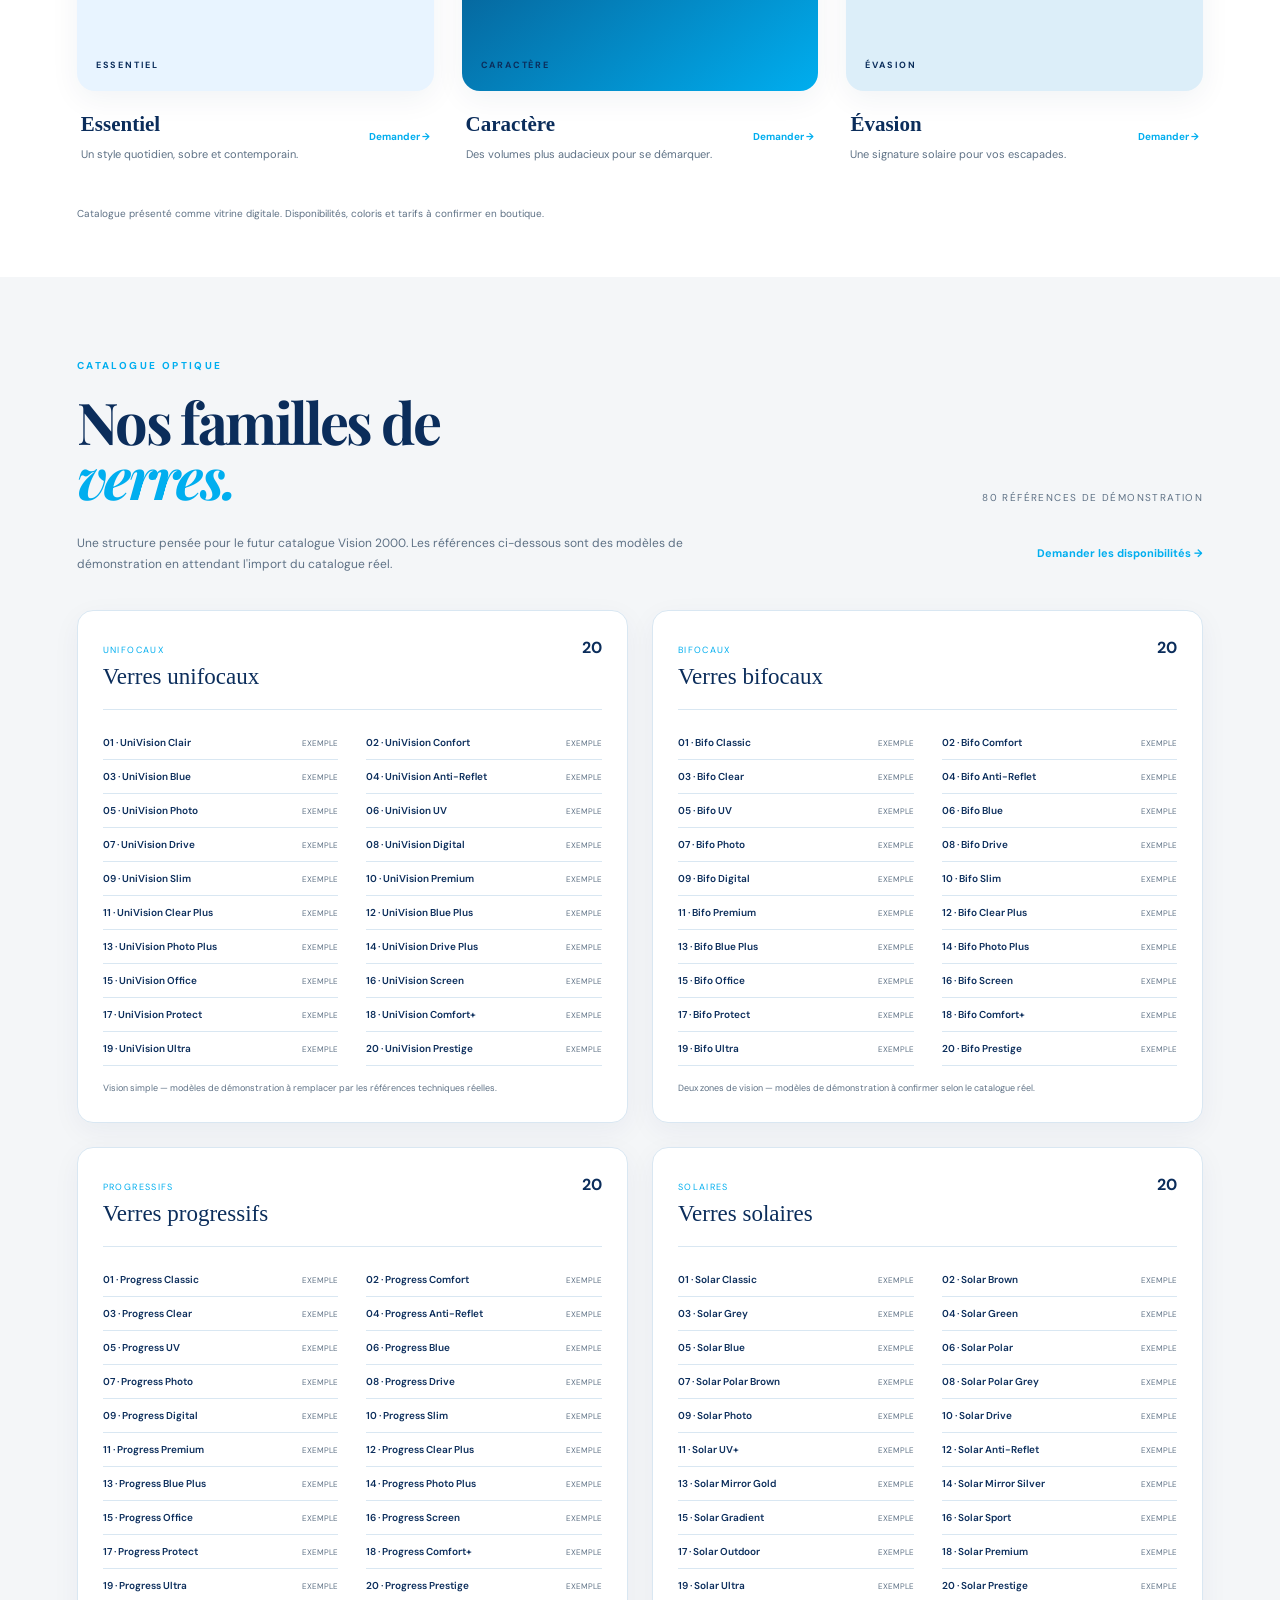
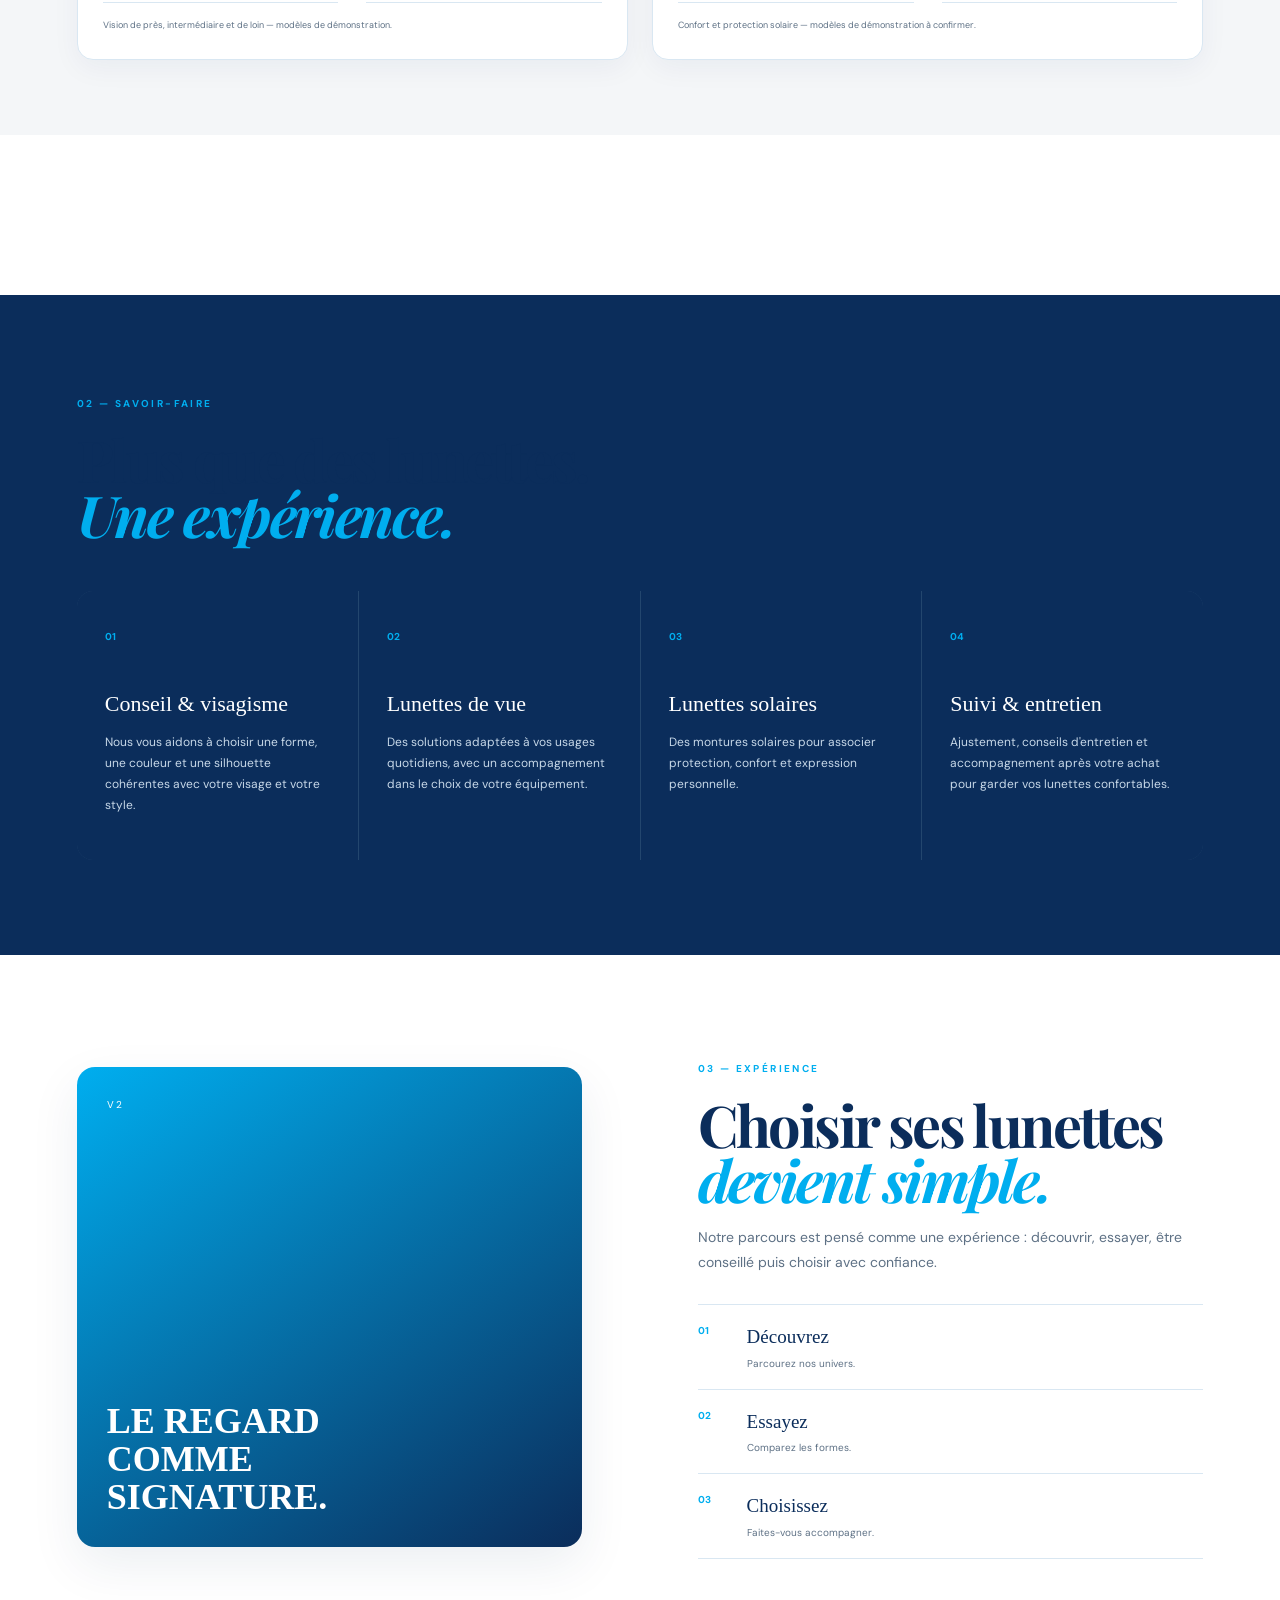
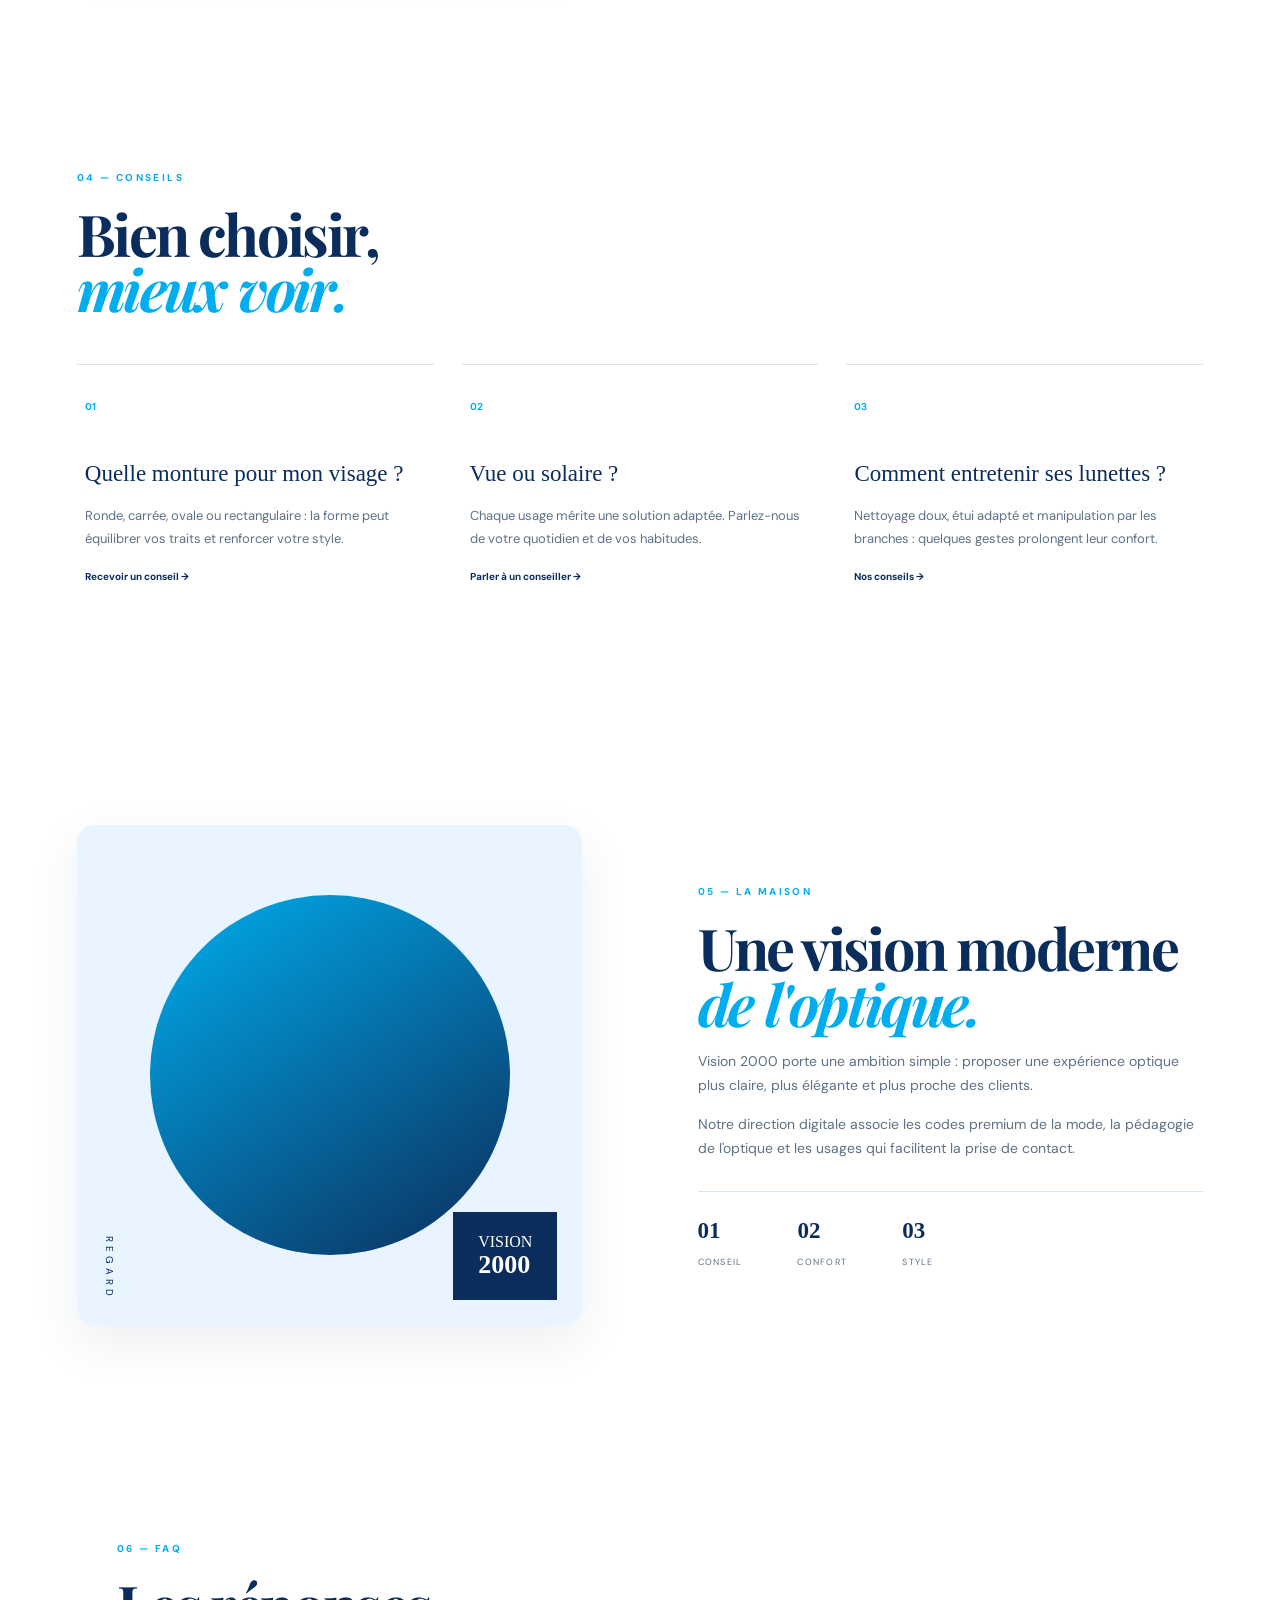
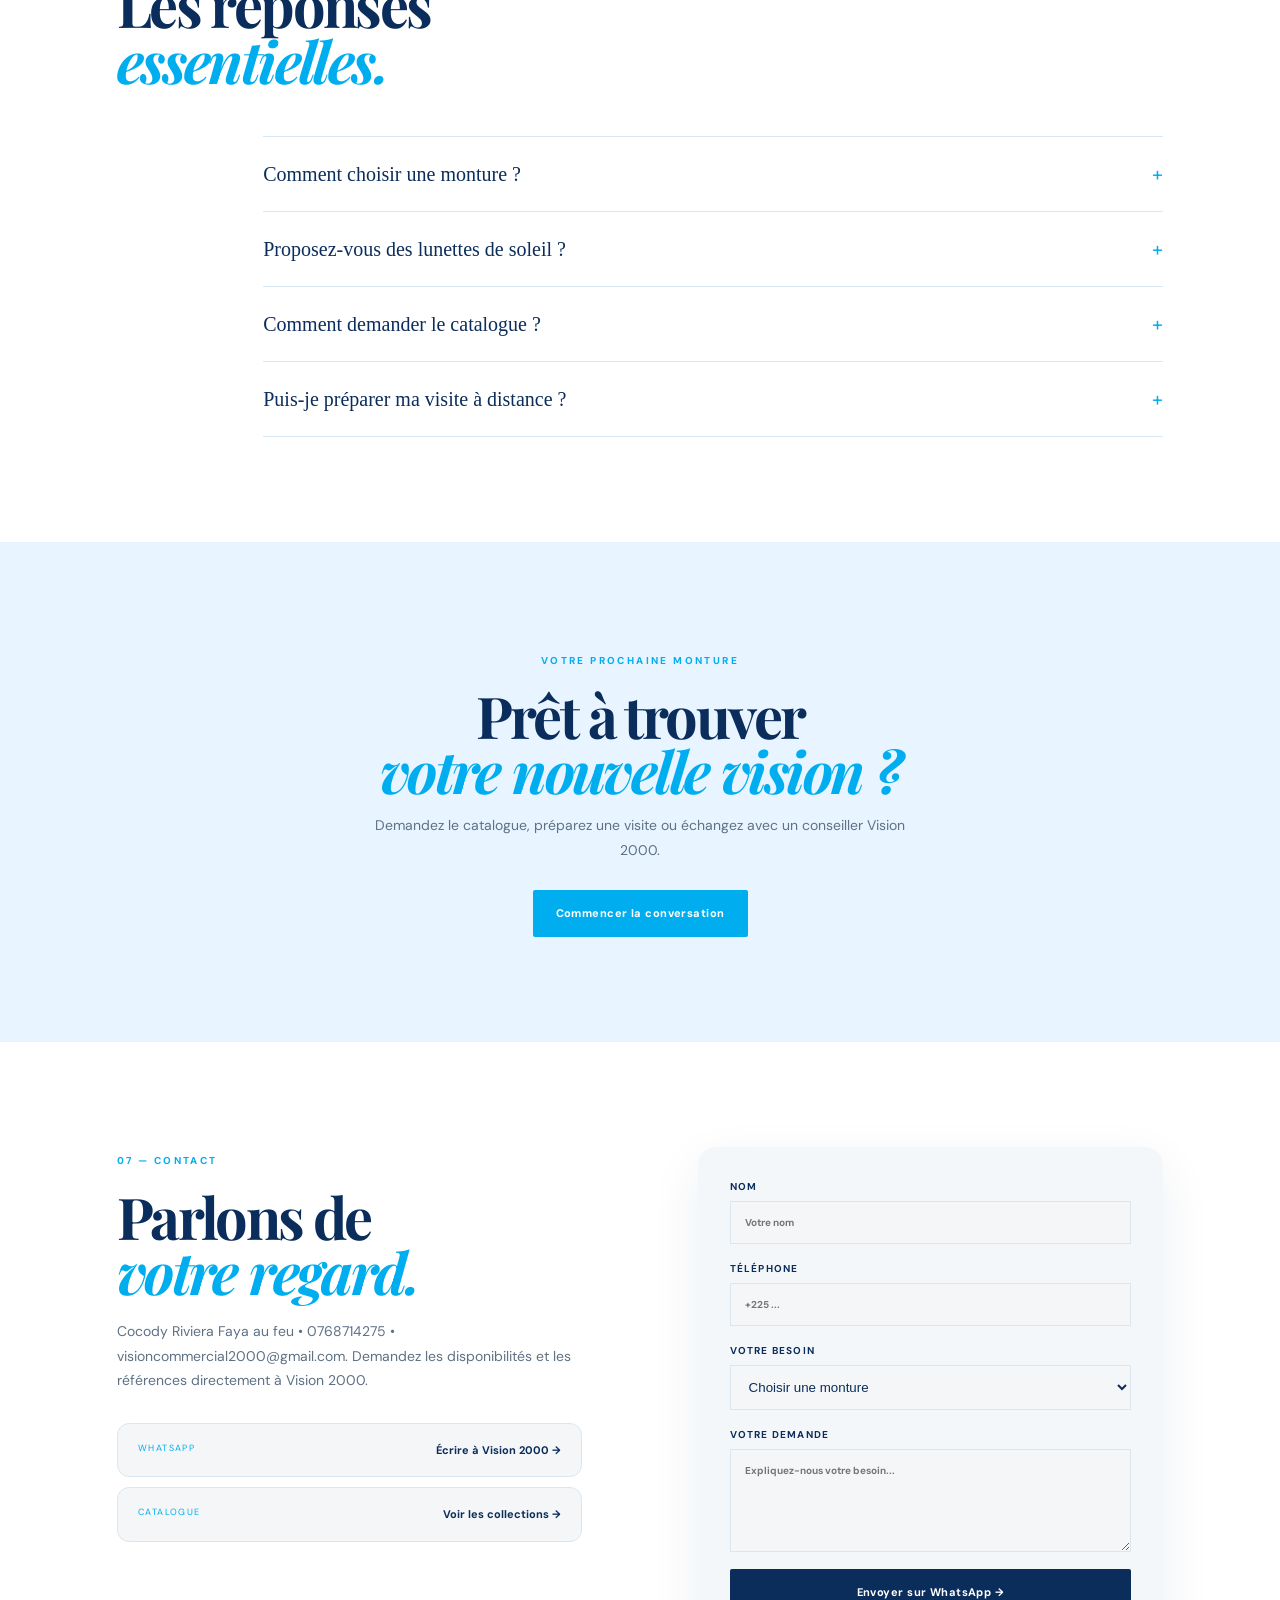
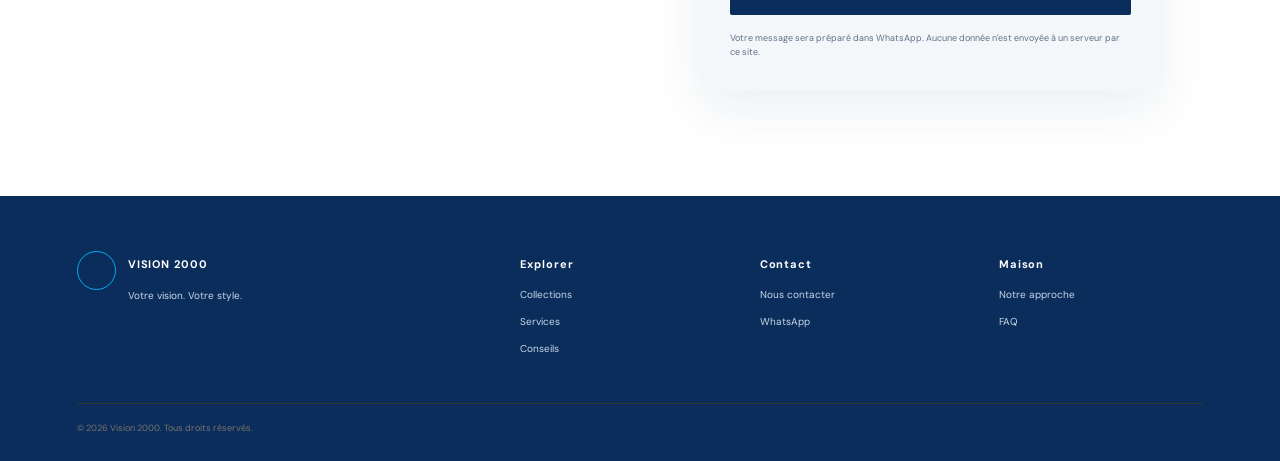
==== commit 6b5294dd: "Add 100-frame collection section" ====
--- a/index.html
+++ b/index.html
@@ -43,6 +43,17 @@
 <div><strong>01 — EXPERTISE</strong><span>Un conseil pensé autour de votre vision.</span></div>
 <div><strong>02 — STYLE</strong><span>Des formes qui accompagnent votre personnalité.</span></div>
 <div><strong>03 — PROXIMITÉ</strong><span>Une relation simple avant, pendant et après l'achat.</span></div>
+</section>
+
+<section id="collection-100" class="catalog-100">
+  <div class="catalog-100-inner">
+    <div class="catalog-100-head">
+      <div><span class="eyebrow">Collection exclusive</span><h2>100 montures.<br><em>Une même exigence.</em></h2></div>
+      <div class="catalog-100-copy"><strong>100 MODÈLES</strong><span>Métal rond · Élégance · Légèreté</span><p>Une sélection éditoriale de 100 modèles présentée comme un catalogue premium Vision 2000.</p></div>
+    </div>
+    <div class="catalog-100-grid" id="catalog100Grid" aria-label="Catalogue de 100 montures"></div>
+    <div class="catalog-100-foot"><span>01 — Ultra légères</span><span>02 — Métal haute qualité</span><span>03 — Confort visuel</span><span>04 — Vision 2000</span></div>
+  </div>
 </section>
 
 <section id="collections" class="section collection-section">
--- a/style.css
+++ b/style.css
@@ -59,3 +59,141 @@
 .footer{background:var(--vision-navy)!important}.footer p,.footer a,.footer .muted{color:#C7D8E8!important}
 .faq-list details,.glass-family-head,.glass-item{border-color:var(--vision-border)!important}.glass-catalog{background:#F4F6F8!important}
 .glass-family{background:#fff!important;border-color:var(--vision-border)!important}.glass-family-head span{color:var(--vision-blue)!important}
+
+
+/* VISION 2000 — UI/UX V4 : disposition premium + responsive */
+:root{
+  --v-navy:#0B2D5B;--v-blue:#00AEEF;--v-sky:#E8F4FF;--v-border:#D9E7F2;
+  --v-text:#5E7185;--v-bg:#fff;--v-soft:#F4F7FA;--v-radius:18px;
+  --v-shadow:0 18px 50px rgba(11,45,91,.08);
+}
+html{scroll-padding-top:92px}
+body{overflow-x:hidden;line-height:1.5}
+.topbar{min-height:34px;padding:9px 6vw;font-size:9px}
+.header{height:76px;padding:0 6vw;gap:25px}
+.header nav{gap:25px;flex:1;justify-content:center}
+.header-cta{white-space:nowrap}
+.brand{flex:0 0 auto}
+.hero{max-width:1440px;margin:auto;min-height:680px;padding:76px 6vw 82px;gap:7vw}
+.hero-copy{max-width:650px}
+.hero-copy>p{max-width:590px}
+.hero-art{height:550px;border-radius:34px;box-shadow:var(--v-shadow)}
+.actions{flex-wrap:wrap}
+.trust{max-width:1320px;margin:0 auto;padding:0 6vw}
+.trust div{padding:28px 22px}
+.section,.dark-section{padding-left:6vw;padding-right:6vw}
+.section{max-width:1440px;margin:auto}
+.section-head{gap:30px}
+.section-head h2{margin-bottom:0}
+.products{grid-template-columns:repeat(3,minmax(0,1fr));gap:28px}
+.product{min-width:0}
+.product-image{height:390px;border-radius:var(--v-radius);box-shadow:0 8px 30px rgba(11,45,91,.06);transition:transform .3s,box-shadow .3s}
+.product:hover .product-image{transform:translateY(-5px);box-shadow:var(--v-shadow)}
+.product-info{padding:18px 4px}
+.product-info h3{font-size:21px}
+.product-info p{max-width:260px}
+.filter-bar{margin-bottom:30px}
+.dark-section{padding-top:95px;padding-bottom:95px}
+.services{max-width:1200px;margin:42px auto 0;grid-template-columns:repeat(4,1fr);border-radius:16px;overflow:hidden}
+.services article{padding:32px 28px;min-height:250px}
+.experience{max-width:1440px;margin:auto;padding:100px 6vw}
+.experience-visual{border-radius:var(--v-radius);box-shadow:var(--v-shadow)}
+.advice-grid{grid-template-columns:repeat(3,minmax(0,1fr));gap:28px}
+.advice-grid article{padding:28px 8px}
+.about{max-width:1440px;margin:auto}
+.about-visual{border-radius:var(--v-radius);box-shadow:var(--v-shadow)}
+.about-copy{max-width:600px}
+.stats{gap:55px}
+.faq{max-width:1200px}
+.faq-list{max-width:900px}
+.cta{padding:105px 6vw}
+.contact{max-width:1200px;margin:auto}
+.contact form{background:var(--v-soft);padding:32px;border-radius:var(--v-radius);box-shadow:var(--v-shadow)}
+.contact-cards a{transition:.25s;border-radius:12px}
+.contact-cards a:hover{transform:translateX(4px);border-color:var(--v-blue);box-shadow:0 10px 30px rgba(11,45,91,.06)}
+.footer{padding-left:6vw;padding-right:6vw}
+.glass-catalog{max-width:none!important;margin:55px calc(50% - 50vw)!important;padding:75px 6vw!important}
+.glass-catalog-grid{max-width:1200px;margin:auto;grid-template-columns:repeat(2,minmax(0,1fr));gap:24px}
+.glass-family{border-radius:16px;box-shadow:0 8px 28px rgba(11,45,91,.05)}
+.glass-list{gap:0 28px}
+.glass-item{min-width:0}
+.reveal{transition:opacity .6s ease,transform .6s ease}
+@media(max-width:1100px){
+  .header nav{gap:15px}
+  .hero{gap:4vw}
+  .hero-art{height:500px}
+  .products{gap:18px}
+}
+@media(max-width:900px){
+  .header{height:72px}
+  .hero{grid-template-columns:1fr;min-height:auto;padding-top:55px}
+  .hero-copy{max-width:760px}
+  .hero-art{height:470px;max-width:720px;width:100%;margin:auto}
+  .products{grid-template-columns:repeat(2,minmax(0,1fr))}
+  .services{grid-template-columns:repeat(2,1fr)}
+  .advice-grid{grid-template-columns:1fr}
+  .advice-grid article{border-bottom:1px solid var(--v-border)}
+  .experience{grid-template-columns:1fr;padding-top:75px}
+  .experience-visual{height:430px}
+  .about,.contact{grid-template-columns:1fr}
+  .contact form{order:2}
+}
+@media(max-width:600px){
+  .topbar{padding:8px 5vw}
+  .header{padding:0 5vw}
+  .brand-mark{width:36px;height:36px}
+  .hero{padding:42px 5vw 65px}
+  h1{font-size:clamp(43px,14vw,65px)}
+  h2{font-size:clamp(36px,11vw,52px)}
+  .hero-art{height:360px;border-radius:24px}
+  .orb{width:270px;height:270px;top:55px}
+  .glasses{transform:translateX(-50%) scale(.78)}
+  .glasses-a{top:145px}
+  .glasses-b{top:245px}
+  .hero-card{padding:13px 15px;min-width:135px}
+  .trust{padding:0 5vw}
+  .trust div{padding:20px 4px}
+  .section,.dark-section{padding-left:5vw;padding-right:5vw}
+  .section{padding-top:70px;padding-bottom:70px}
+  .section-head{margin-bottom:30px}
+  .products{grid-template-columns:1fr;gap:10px}
+  .product-image{height:330px}
+  .product-info{padding:15px 2px 25px}
+  .services{grid-template-columns:1fr;border-radius:12px}
+  .services article{min-height:0;padding:27px 23px}
+  .experience{padding:70px 5vw}
+  .experience-visual{height:320px}
+  .experience-visual strong{font-size:27px}
+  .about-visual{height:310px}
+  .stats{gap:28px}
+  .cta{padding:75px 5vw}
+  .contact form{padding:22px;border-radius:14px}
+  .glass-catalog{margin:35px calc(50% - 50vw)!important;padding:65px 5vw!important}
+  .glass-catalog-grid{grid-template-columns:1fr}
+  .glass-family{padding:20px}
+  .glass-list{grid-template-columns:1fr}
+  .footer{padding-left:5vw;padding-right:5vw}
+}
+
+/* Collection 100 — catalogue éditorial */
+.catalog-100{background:#f4f7fa;padding:95px 6vw;overflow:hidden}
+.catalog-100-inner{max-width:1440px;margin:auto}
+.catalog-100-head{display:flex;justify-content:space-between;align-items:end;gap:50px;margin-bottom:45px}
+.catalog-100-copy{max-width:330px;border-left:2px solid #00AEEF;padding-left:22px}
+.catalog-100-copy strong,.catalog-100-copy span{display:block}
+.catalog-100-copy strong{font-size:30px;color:#0B2D5B;font-family:Georgia,serif}
+.catalog-100-copy span{font-size:10px;letter-spacing:.16em;text-transform:uppercase;color:#00AEEF;margin:5px 0 10px}
+.catalog-100-copy p{font-size:11px;margin:0}
+.catalog-100-grid{display:grid;grid-template-columns:repeat(5,minmax(0,1fr));gap:2px;background:#d9e7f2;border:1px solid #d9e7f2}
+.catalog-100-item{position:relative;aspect-ratio:1.18;background:#fff;display:grid;place-items:center;overflow:hidden;transition:.25s}
+.catalog-100-item:hover{z-index:2;transform:scale(1.04);box-shadow:0 14px 35px rgba(11,45,91,.15)}
+.catalog-100-item svg{width:82%;height:72%;overflow:visible}
+.catalog-100-item .num{position:absolute;left:10px;bottom:8px;font-size:9px;font-weight:700;color:#0B2D5B}
+.catalog-100-item .tag{position:absolute;right:9px;top:8px;font-size:7px;letter-spacing:.12em;color:#00AEEF}
+.catalog-100-foot{display:grid;grid-template-columns:repeat(4,1fr);gap:1px;margin-top:28px;background:#d9e7f2}
+.catalog-100-foot span{background:#fff;padding:17px;font-size:9px;letter-spacing:.12em;text-transform:uppercase;color:#0B2D5B;text-align:center}
+@media(max-width:900px){.catalog-100-head{display:block}.catalog-100-copy{margin-top:25px}.catalog-100-grid{grid-template-columns:repeat(4,1fr)}.catalog-100-foot{grid-template-columns:repeat(2,1fr)}}
+@media(max-width:600px){.catalog-100{padding:70px 5vw}.catalog-100-grid{grid-template-columns:repeat(2,1fr);gap:2px}.catalog-100-item{aspect-ratio:1.05}.catalog-100-foot{grid-template-columns:1fr}.catalog-100-copy strong{font-size:24px}}
+
+/* Collection 100 — catalogue éditorial */
+.catalog-100{background:#f4f7fa;padding:95px 6vw;overflow:hidden}.catalog-100-inner{max-width:1440px;margin:auto}.catalog-100-head{display:flex;justify-content:space-between;align-items:end;gap:50px;margin-bottom:45px}.catalog-100-copy{max-width:330px;border-left:2px solid #00AEEF;padding-left:22px}.catalog-100-copy strong,.catalog-100-copy span{display:block}.catalog-100-copy strong{font-size:30px;color:#0B2D5B;font-family:Georgia,serif}.catalog-100-copy span{font-size:10px;letter-spacing:.16em;text-transform:uppercase;color:#00AEEF;margin:5px 0 10px}.catalog-100-copy p{font-size:11px;margin:0}.catalog-100-grid{display:grid;grid-template-columns:repeat(5,minmax(0,1fr));gap:2px;background:#d9e7f2;border:1px solid #d9e7f2}.catalog-100-item{position:relative;aspect-ratio:1.18;background:#fff;display:grid;place-items:center;overflow:hidden;transition:.25s}.catalog-100-item:hover{z-index:2;transform:scale(1.04);box-shadow:0 14px 35px rgba(11,45,91,.15)}.catalog-100-item svg{width:82%;height:72%;overflow:visible}.catalog-100-item .num{position:absolute;left:10px;bottom:8px;font-size:9px;font-weight:700;color:#0B2D5B}.catalog-100-item .tag{position:absolute;right:9px;top:8px;font-size:7px;letter-spacing:.12em;color:#00AEEF}.catalog-100-foot{display:grid;grid-template-columns:repeat(4,1fr);gap:1px;margin-top:28px;background:#d9e7f2}.catalog-100-foot span{background:#fff;padding:17px;font-size:9px;letter-spacing:.12em;text-transform:uppercase;color:#0B2D5B;text-align:center}@media(max-width:900px){.catalog-100-head{display:block}.catalog-100-copy{margin-top:25px}.catalog-100-grid{grid-template-columns:repeat(4,1fr)}.catalog-100-foot{grid-template-columns:repeat(2,1fr)}}@media(max-width:600px){.catalog-100{padding:70px 5vw}.catalog-100-grid{grid-template-columns:repeat(2,1fr);gap:2px}.catalog-100-item{aspect-ratio:1.05}.catalog-100-foot{grid-template-columns:1fr}.catalog-100-copy strong{font-size:24px}}
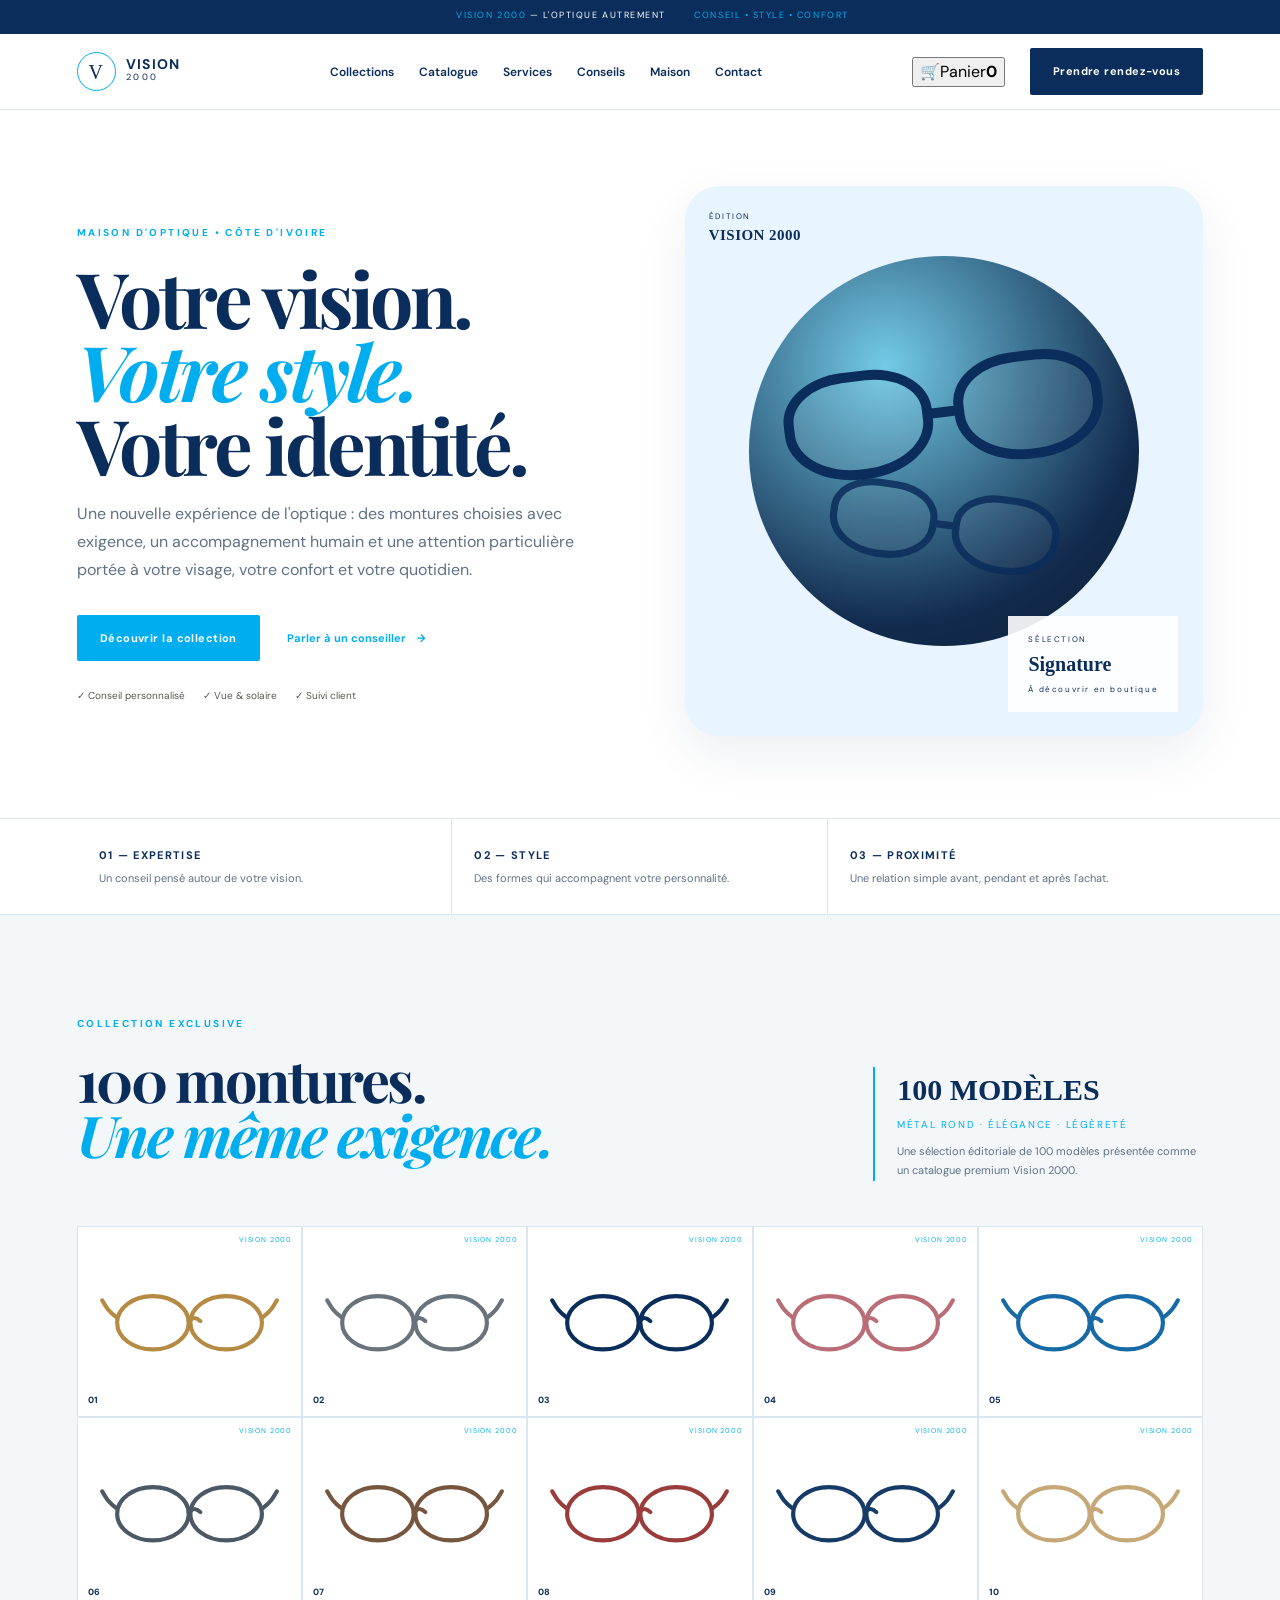
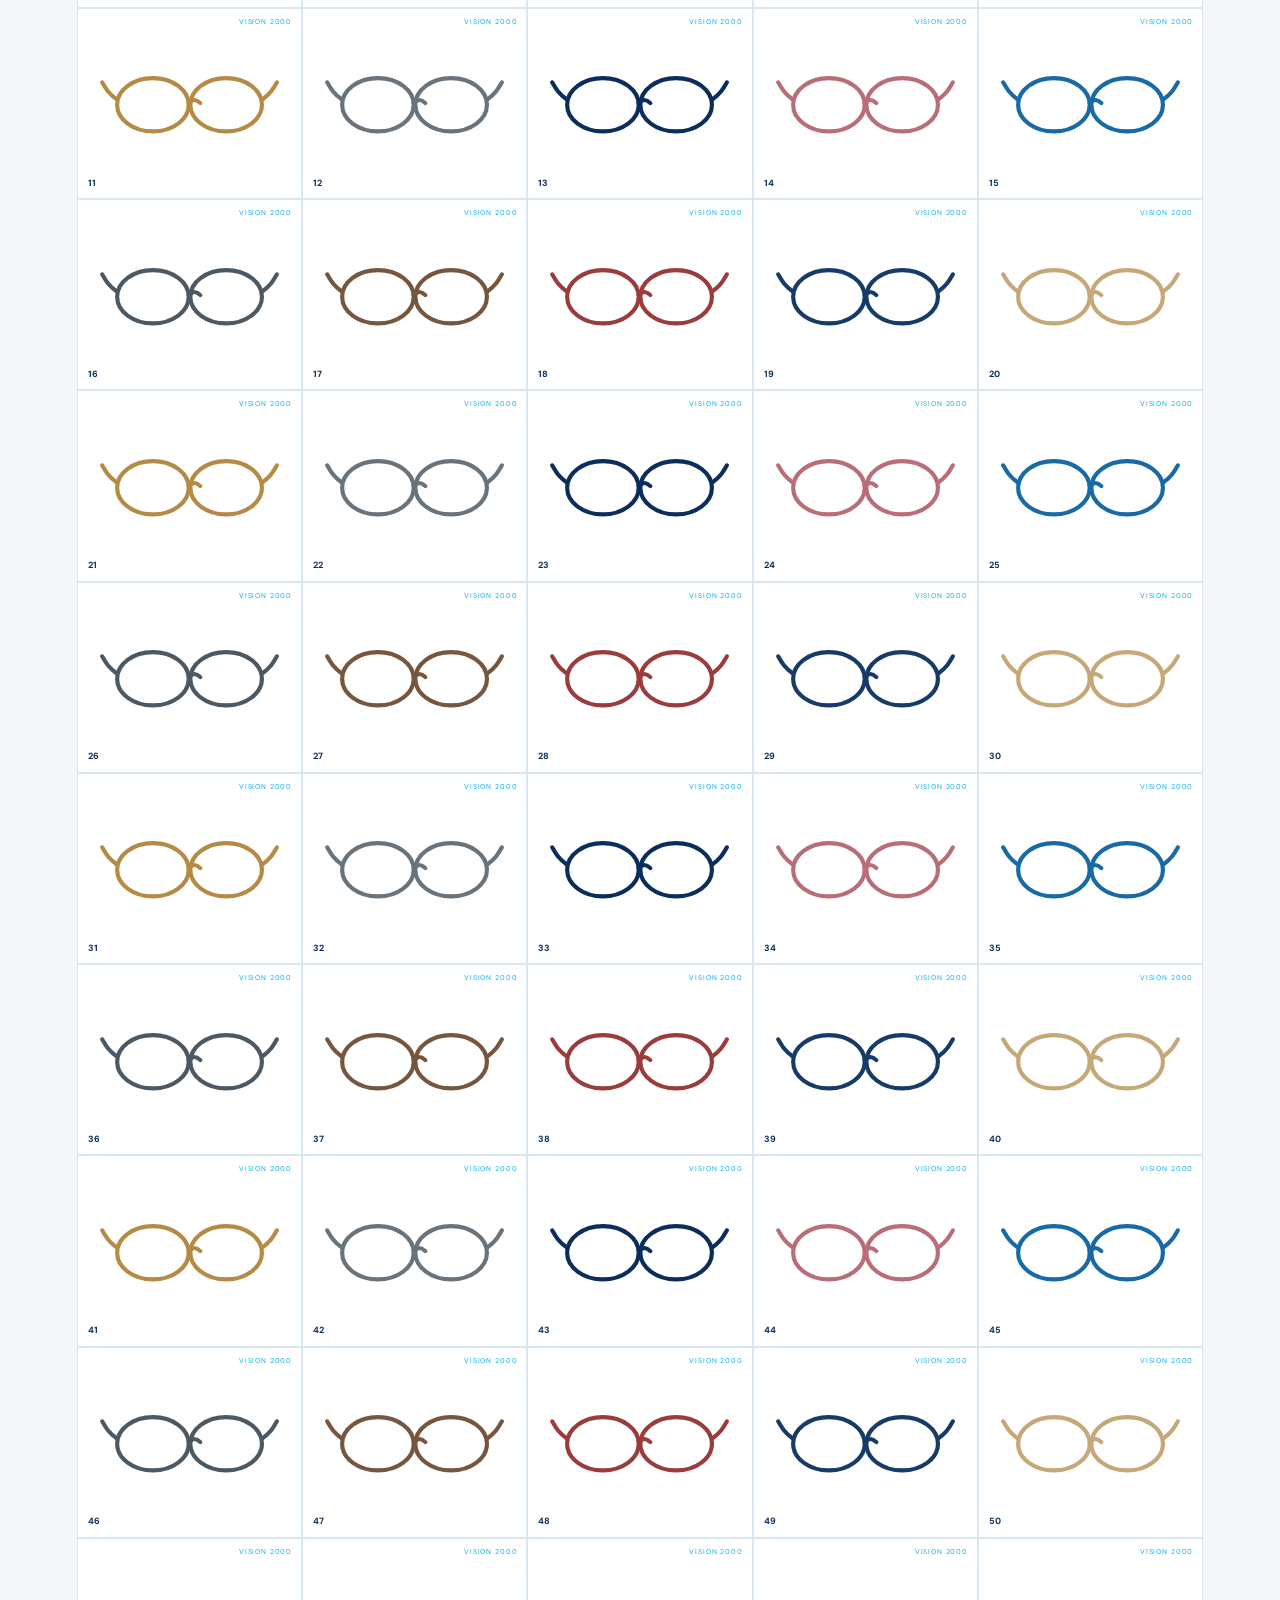
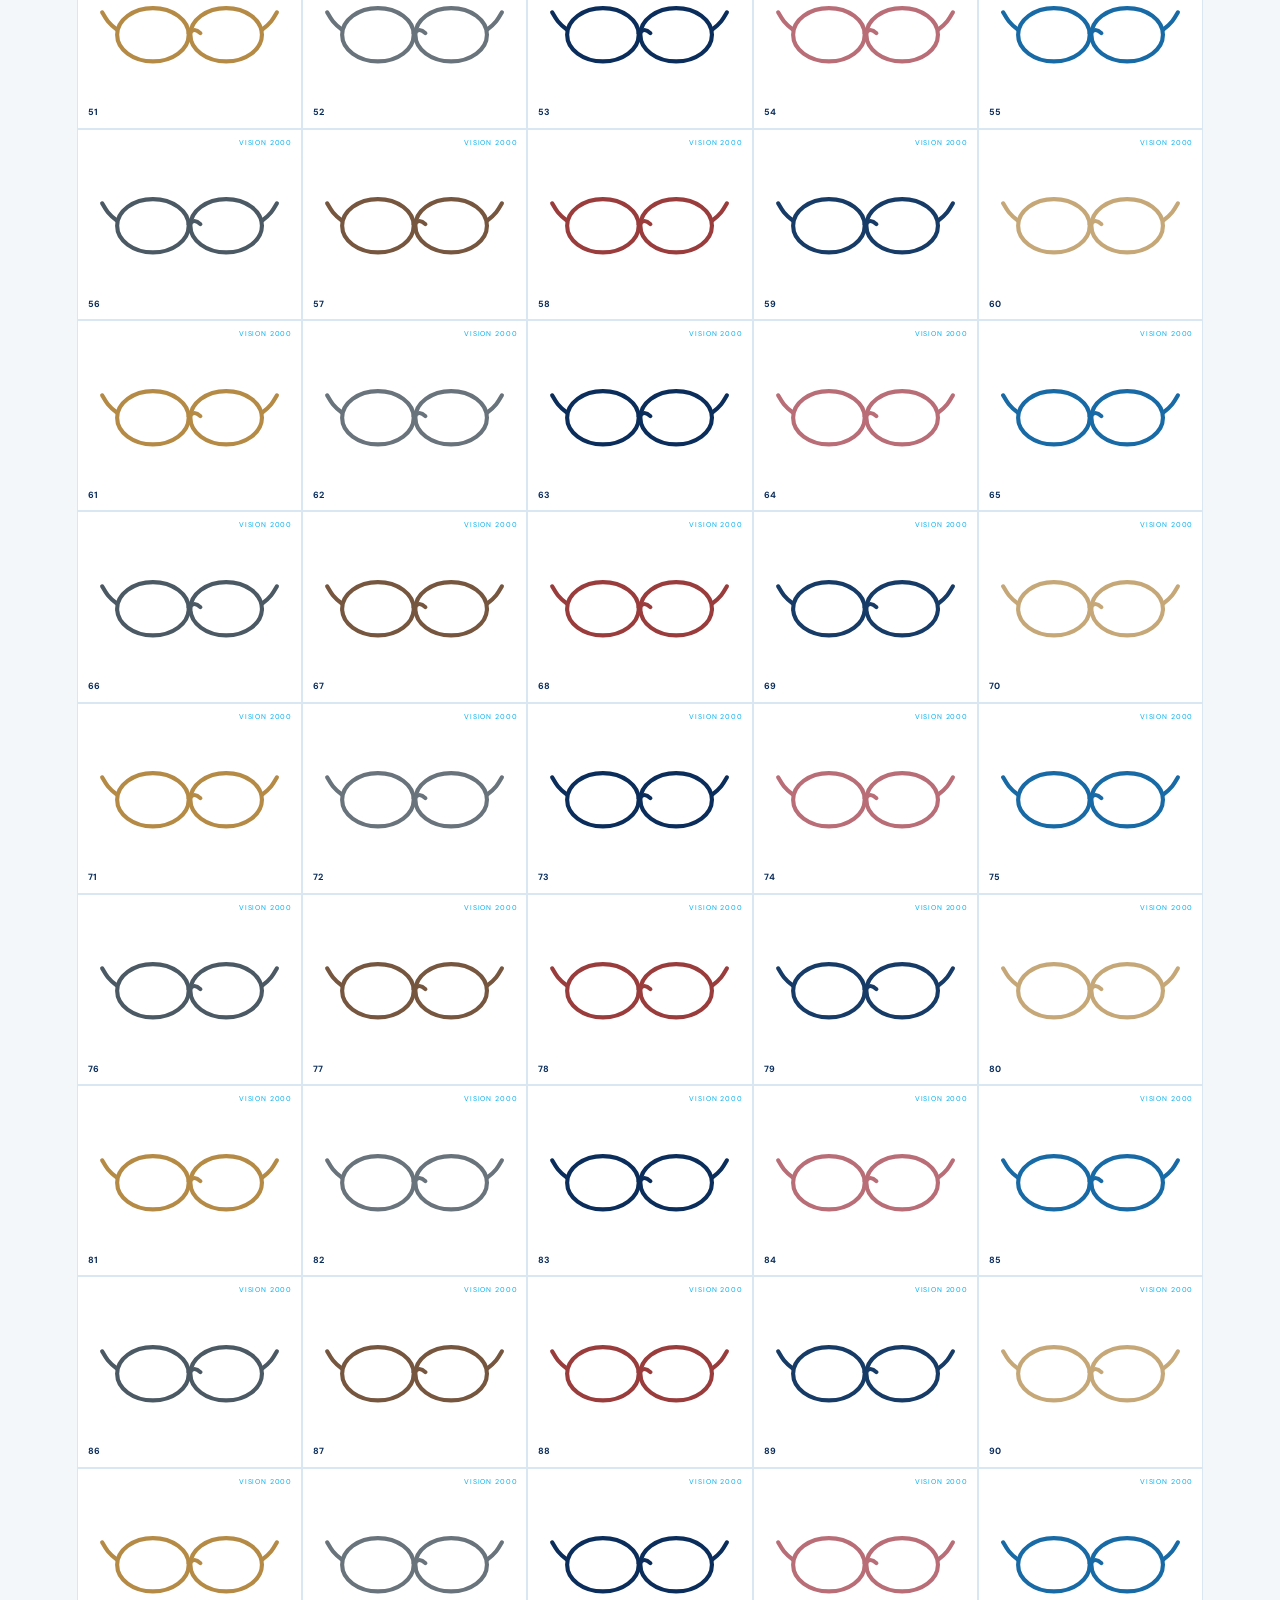
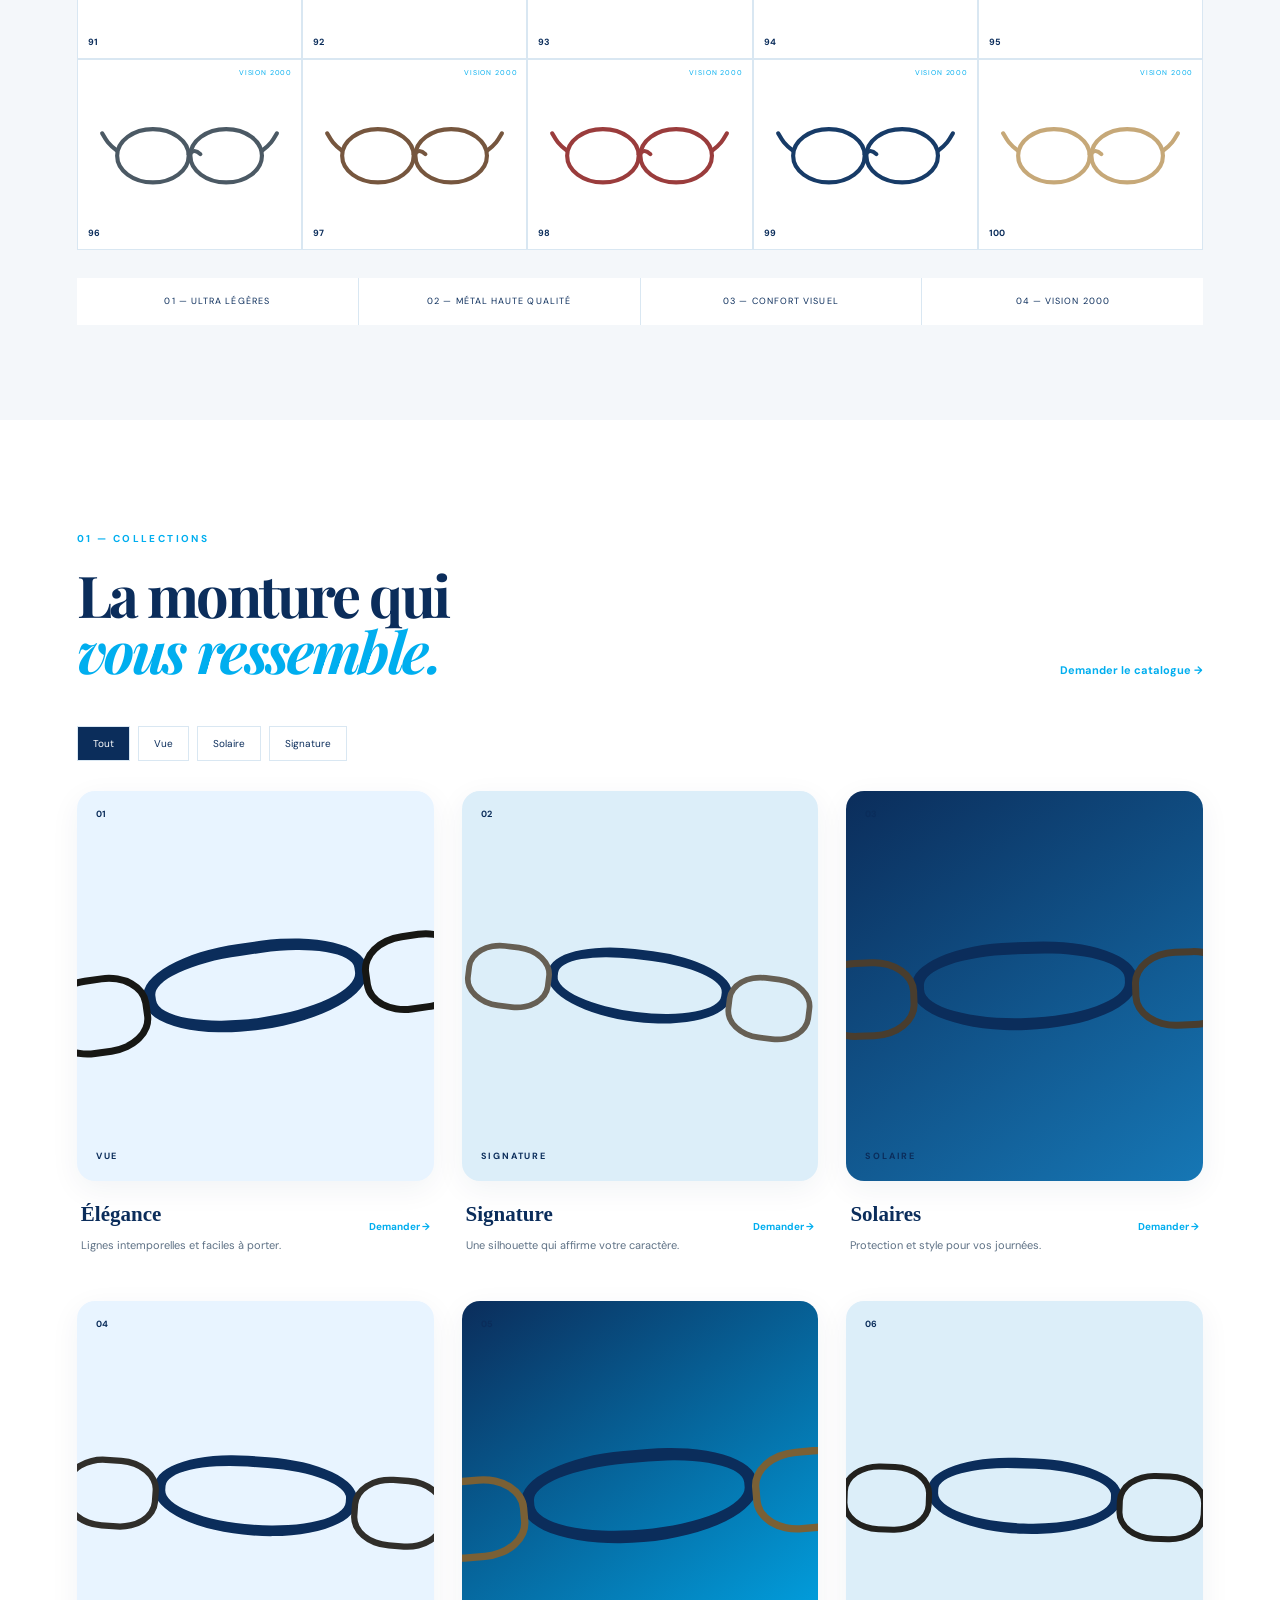
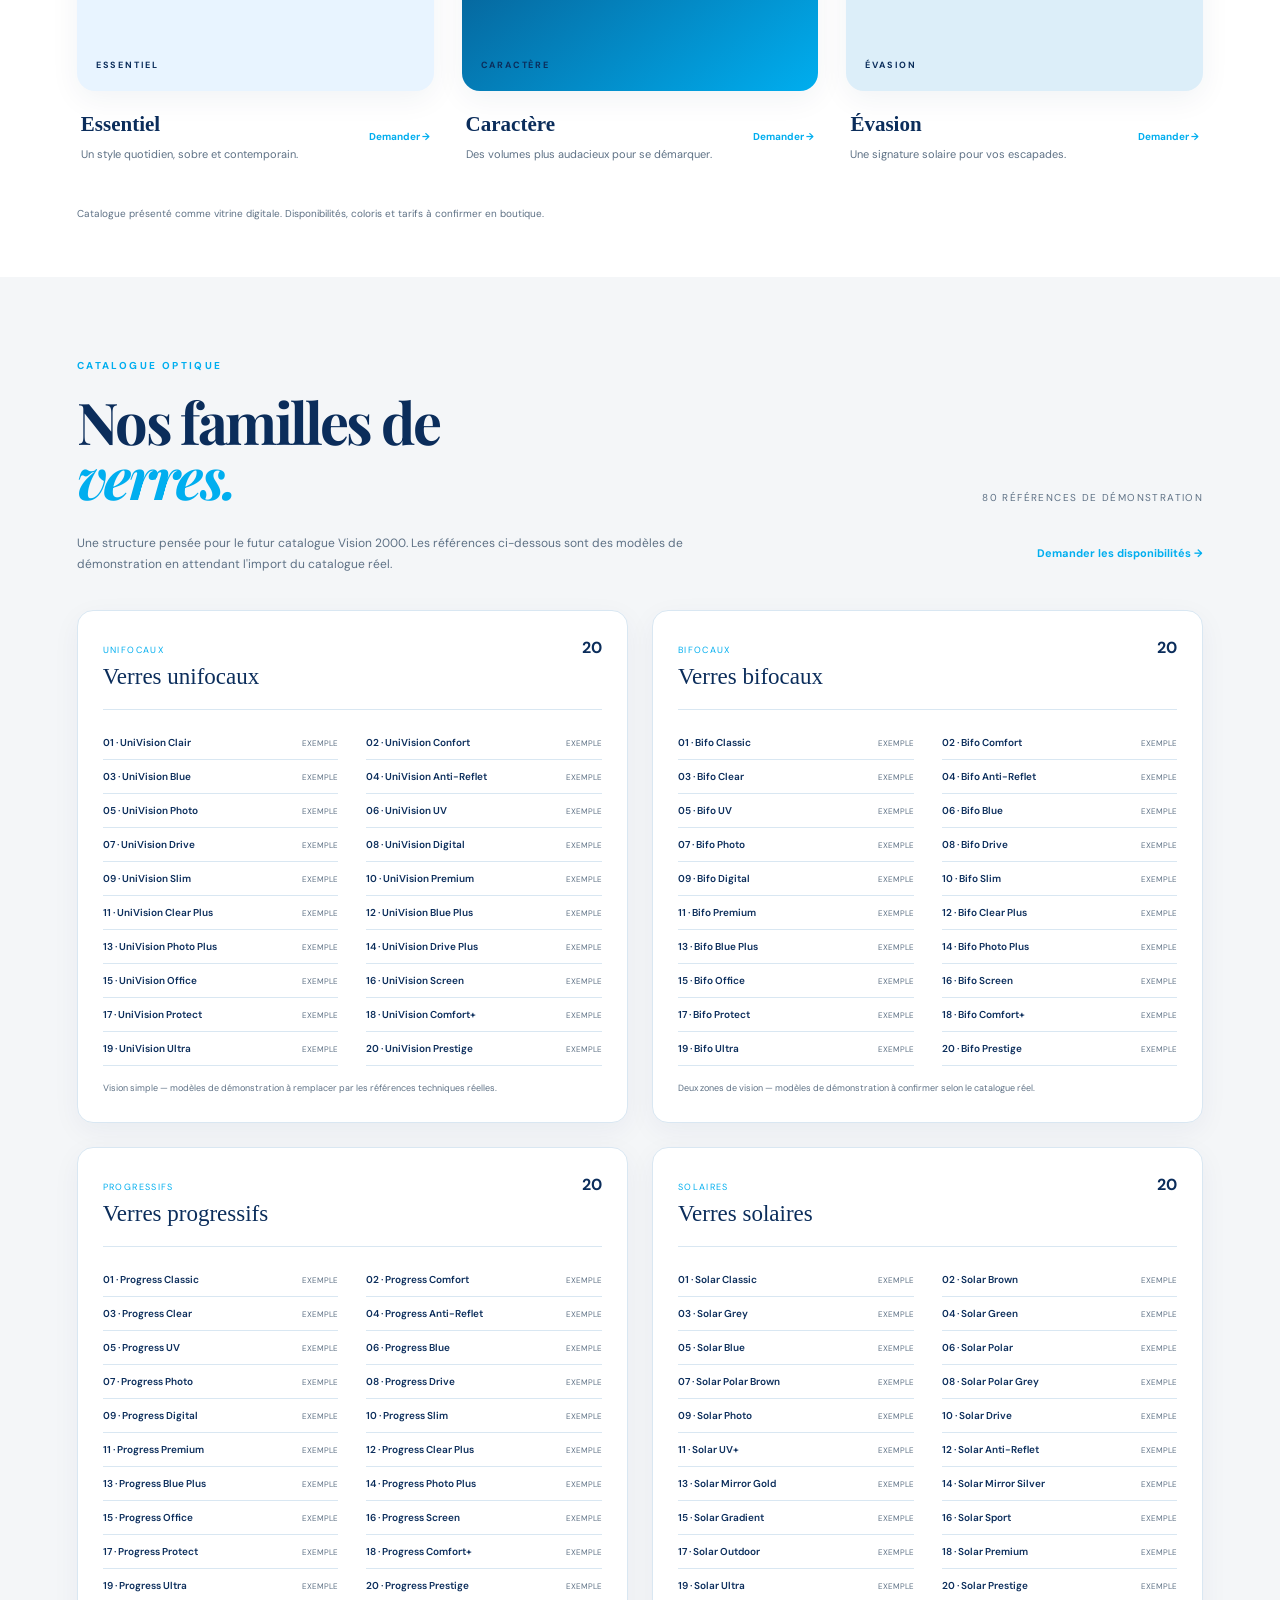
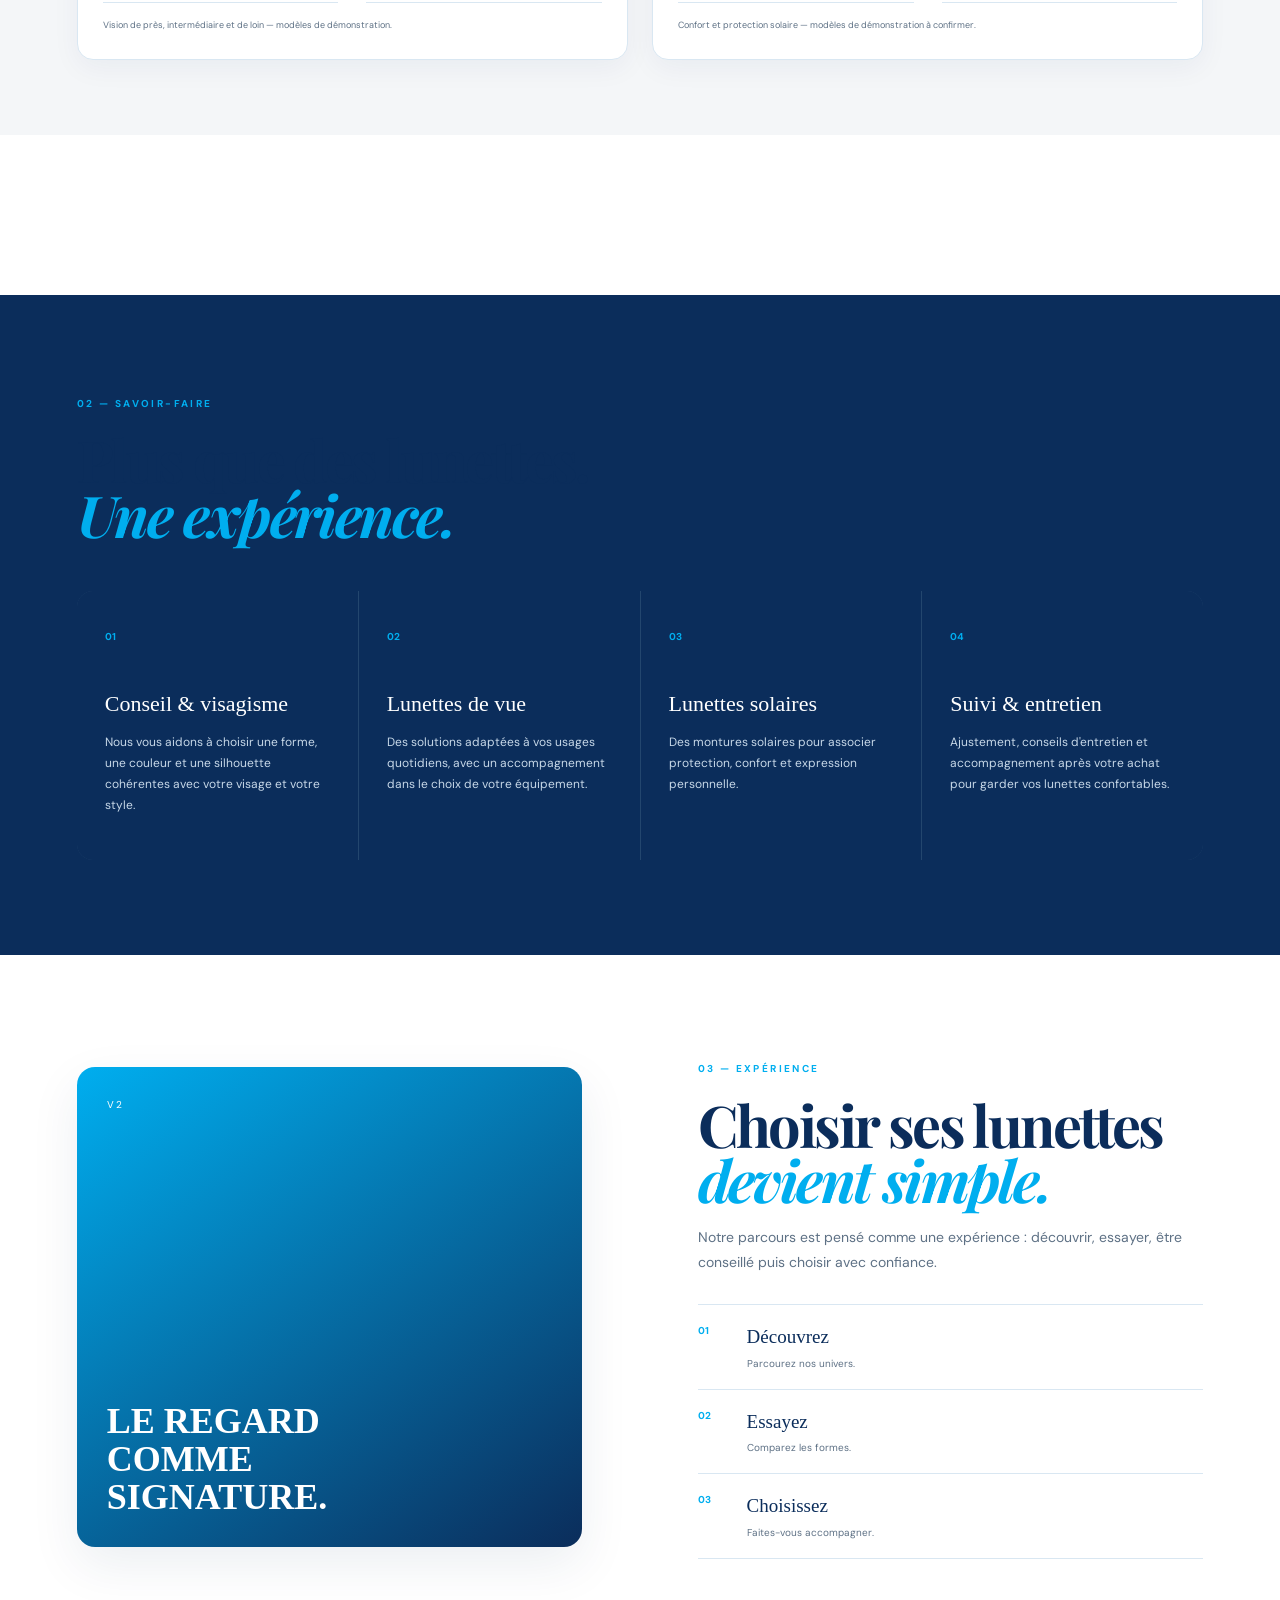
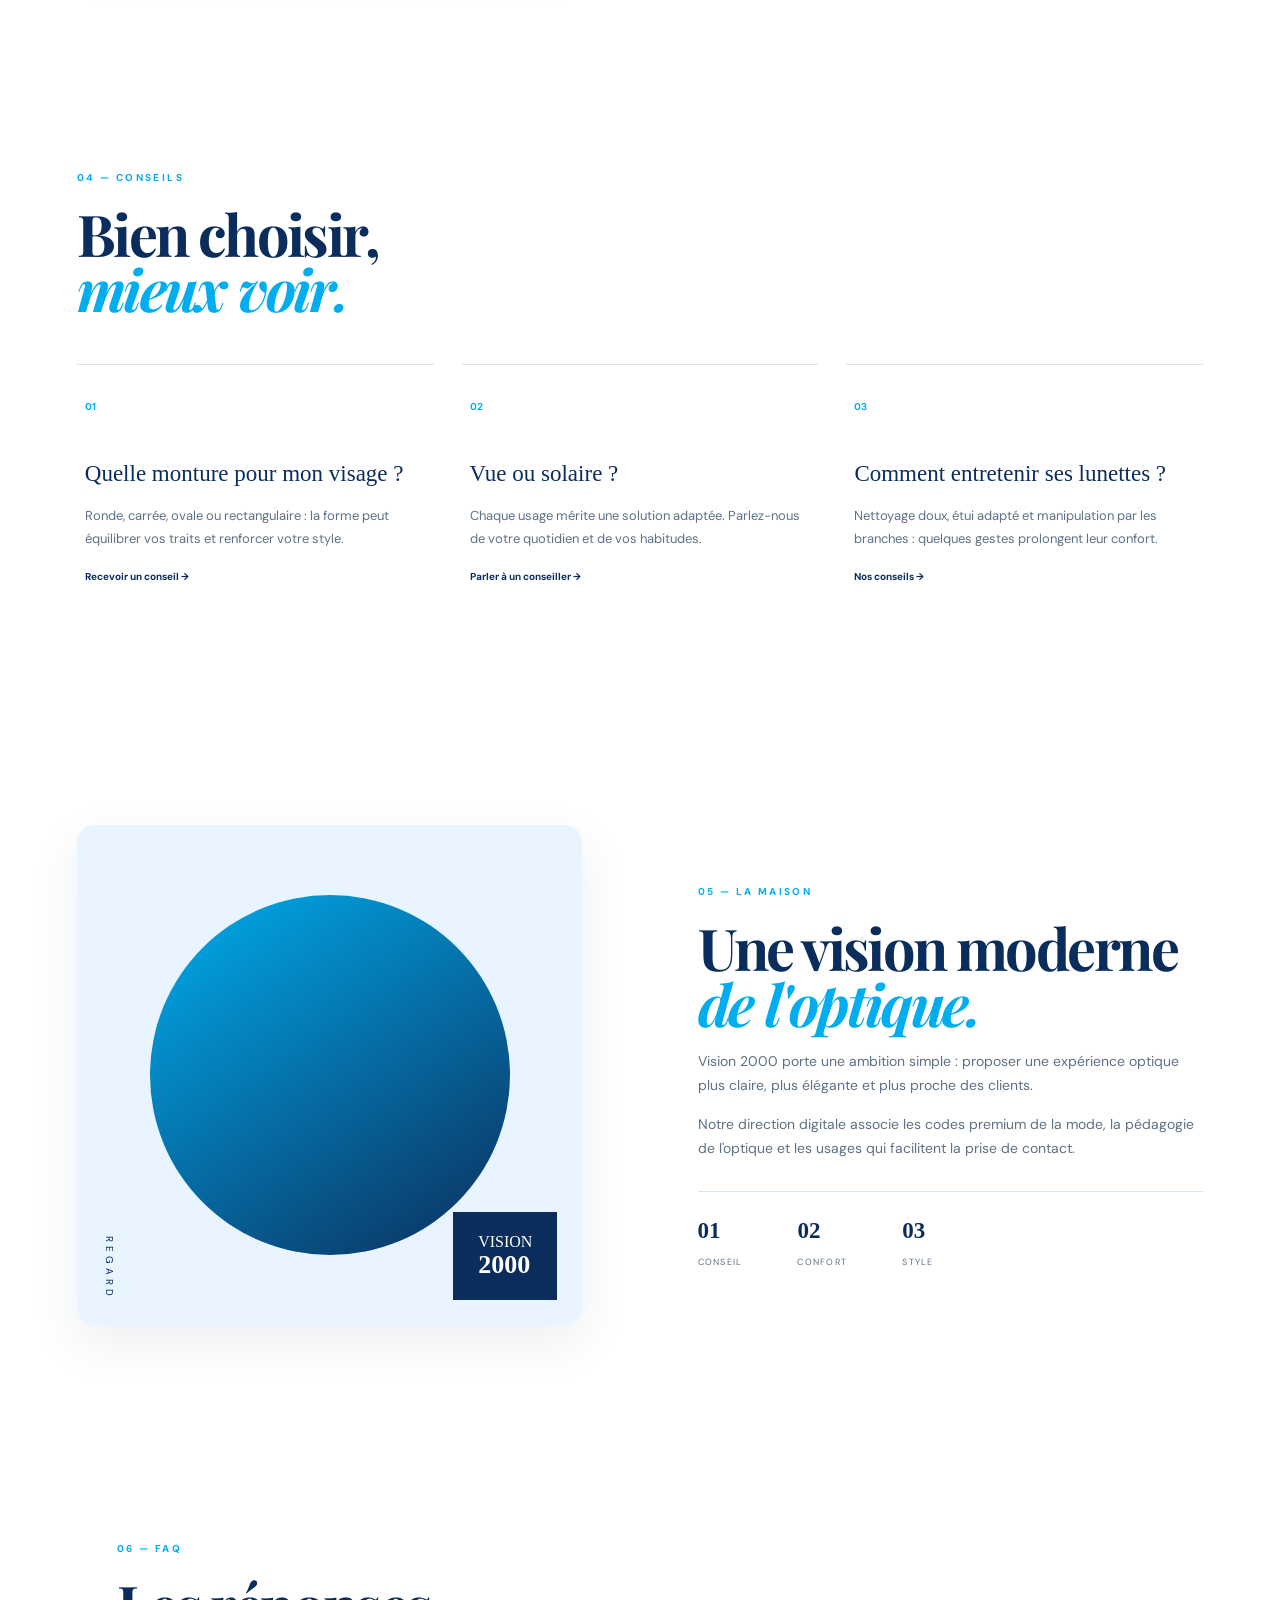
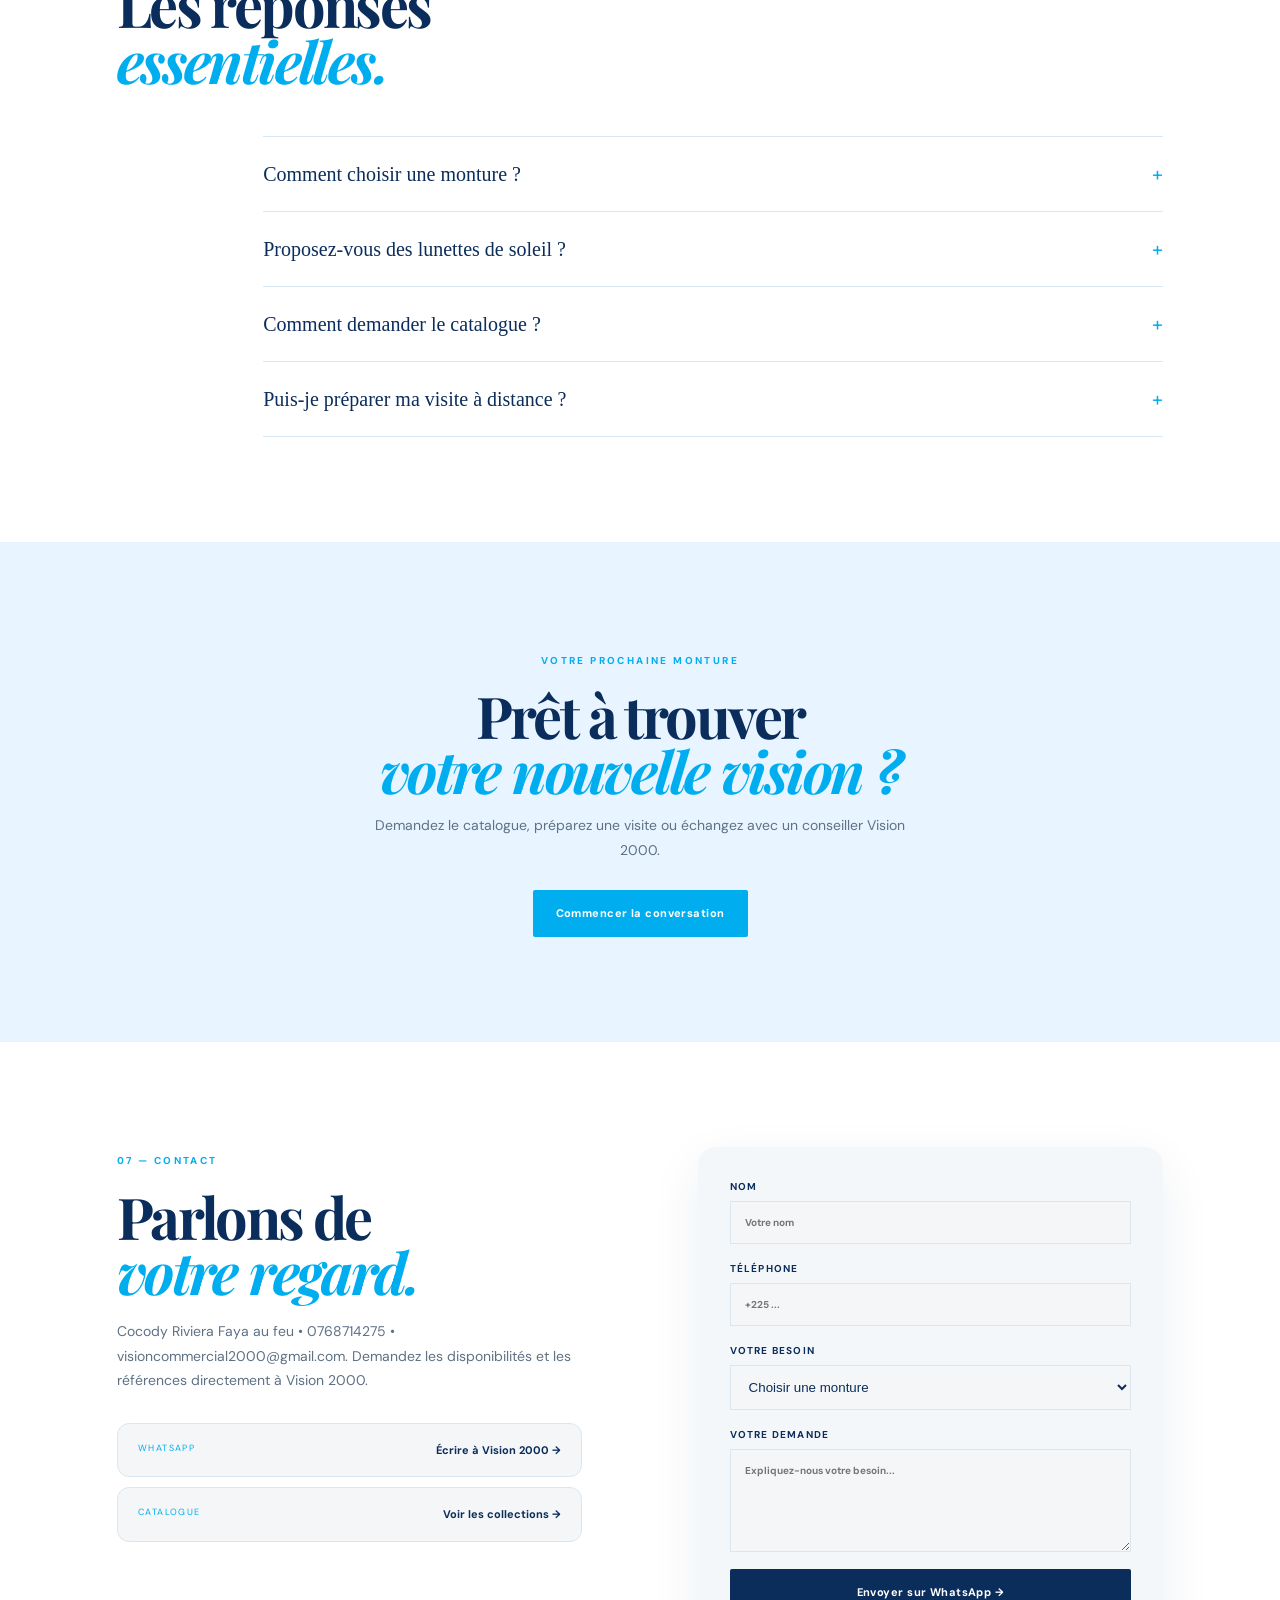
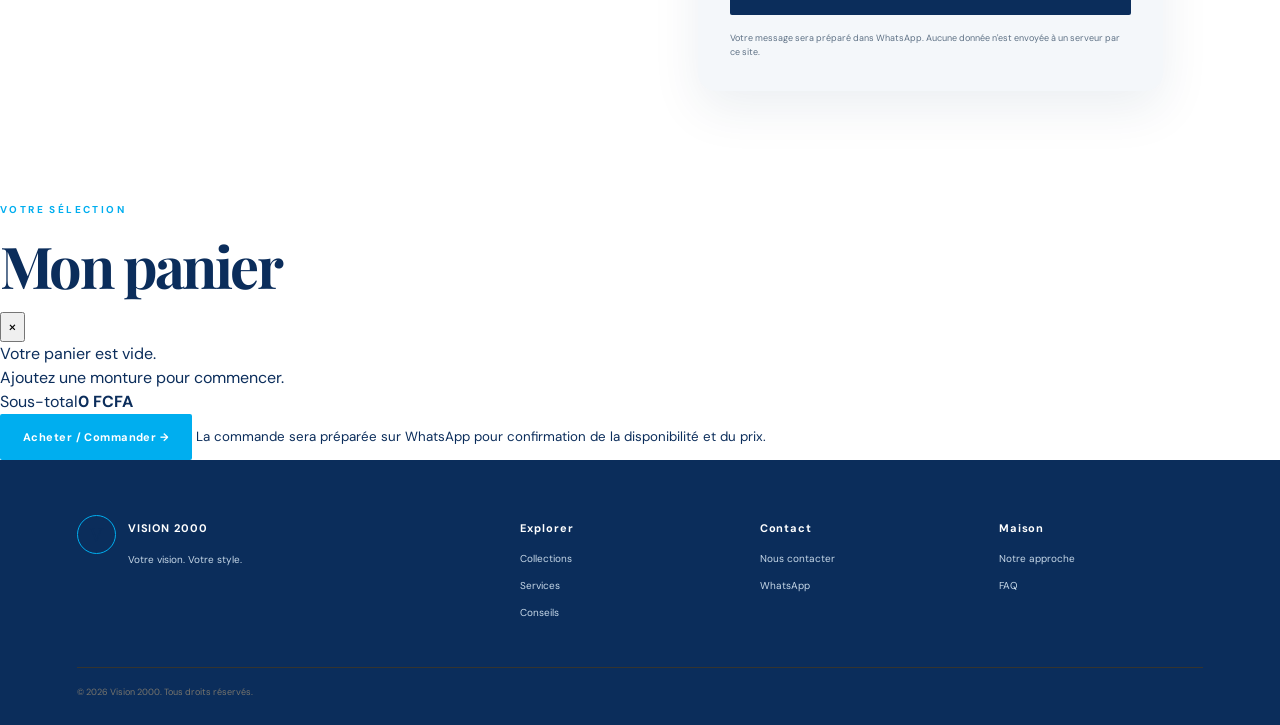
==== commit db929fdf: "feat: ajouter panier et boutons achat" ====
--- a/index.html
+++ b/index.html
@@ -19,7 +19,7 @@
 <nav id="nav" aria-label="Navigation principale">
 <a href="#collections">Collections</a><a href="#catalogue-verres">Catalogue</a><a href="#services">Services</a><a href="#conseils">Conseils</a><a href="#apropos">Maison</a><a href="#contact">Contact</a>
 </nav>
-<a class="btn btn-dark header-cta" href="#contact">Prendre rendez-vous</a>
+<button class="cart-button" id="cartButton" type="button" aria-label="Ouvrir le panier"><span class="cart-icon">🛒</span><span>Panier</span><b id="cartCount">0</b></button><a class="btn btn-dark header-cta" href="#contact">Prendre rendez-vous</a>
 <button class="menu" aria-label="Ouvrir le menu" aria-expanded="false">☰</button>
 </header>
 
@@ -128,6 +128,19 @@
 </section>
 </main>
 
+<aside class="cart-drawer" id="cartDrawer" aria-hidden="true">
+  <div class="cart-overlay" id="cartOverlay"></div>
+  <div class="cart-panel" role="dialog" aria-modal="true" aria-labelledby="cartTitle">
+    <div class="cart-head"><div><span class="eyebrow">Votre sélection</span><h2 id="cartTitle">Mon panier</h2></div><button class="cart-close" id="cartClose" type="button" aria-label="Fermer">×</button></div>
+    <div id="cartItems" class="cart-items"><div class="cart-empty">Votre panier est vide.<br><span>Ajoutez une monture pour commencer.</span></div></div>
+    <div class="cart-summary">
+      <div><span>Sous-total</span><strong id="cartTotal">0 FCFA</strong></div>
+      <button class="btn btn-gold cart-checkout" id="cartCheckout" type="button">Acheter / Commander →</button>
+      <small>La commande sera préparée sur WhatsApp pour confirmation de la disponibilité et du prix.</small>
+    </div>
+  </div>
+</aside>
+
 <footer class="footer"><div class="footer-brand"><span class="brand-mark">V</span><div><b>VISION 2000</b><p>Votre vision. Votre style.</p></div></div><div><b>Explorer</b><a href="#collections">Collections</a><a href="#services">Services</a><a href="#conseils">Conseils</a></div><div><b>Contact</b><a href="#contact">Nous contacter</a><a href="https://wa.me/?text=Bonjour%20Vision%202000" target="_blank" rel="noopener">WhatsApp</a></div><div><b>Maison</b><a href="#apropos">Notre approche</a><a href="#faq">FAQ</a></div><div class="copyright">© 2026 Vision 2000. Tous droits réservés.</div></footer>
 <script src="script.js"></script>
 </body>
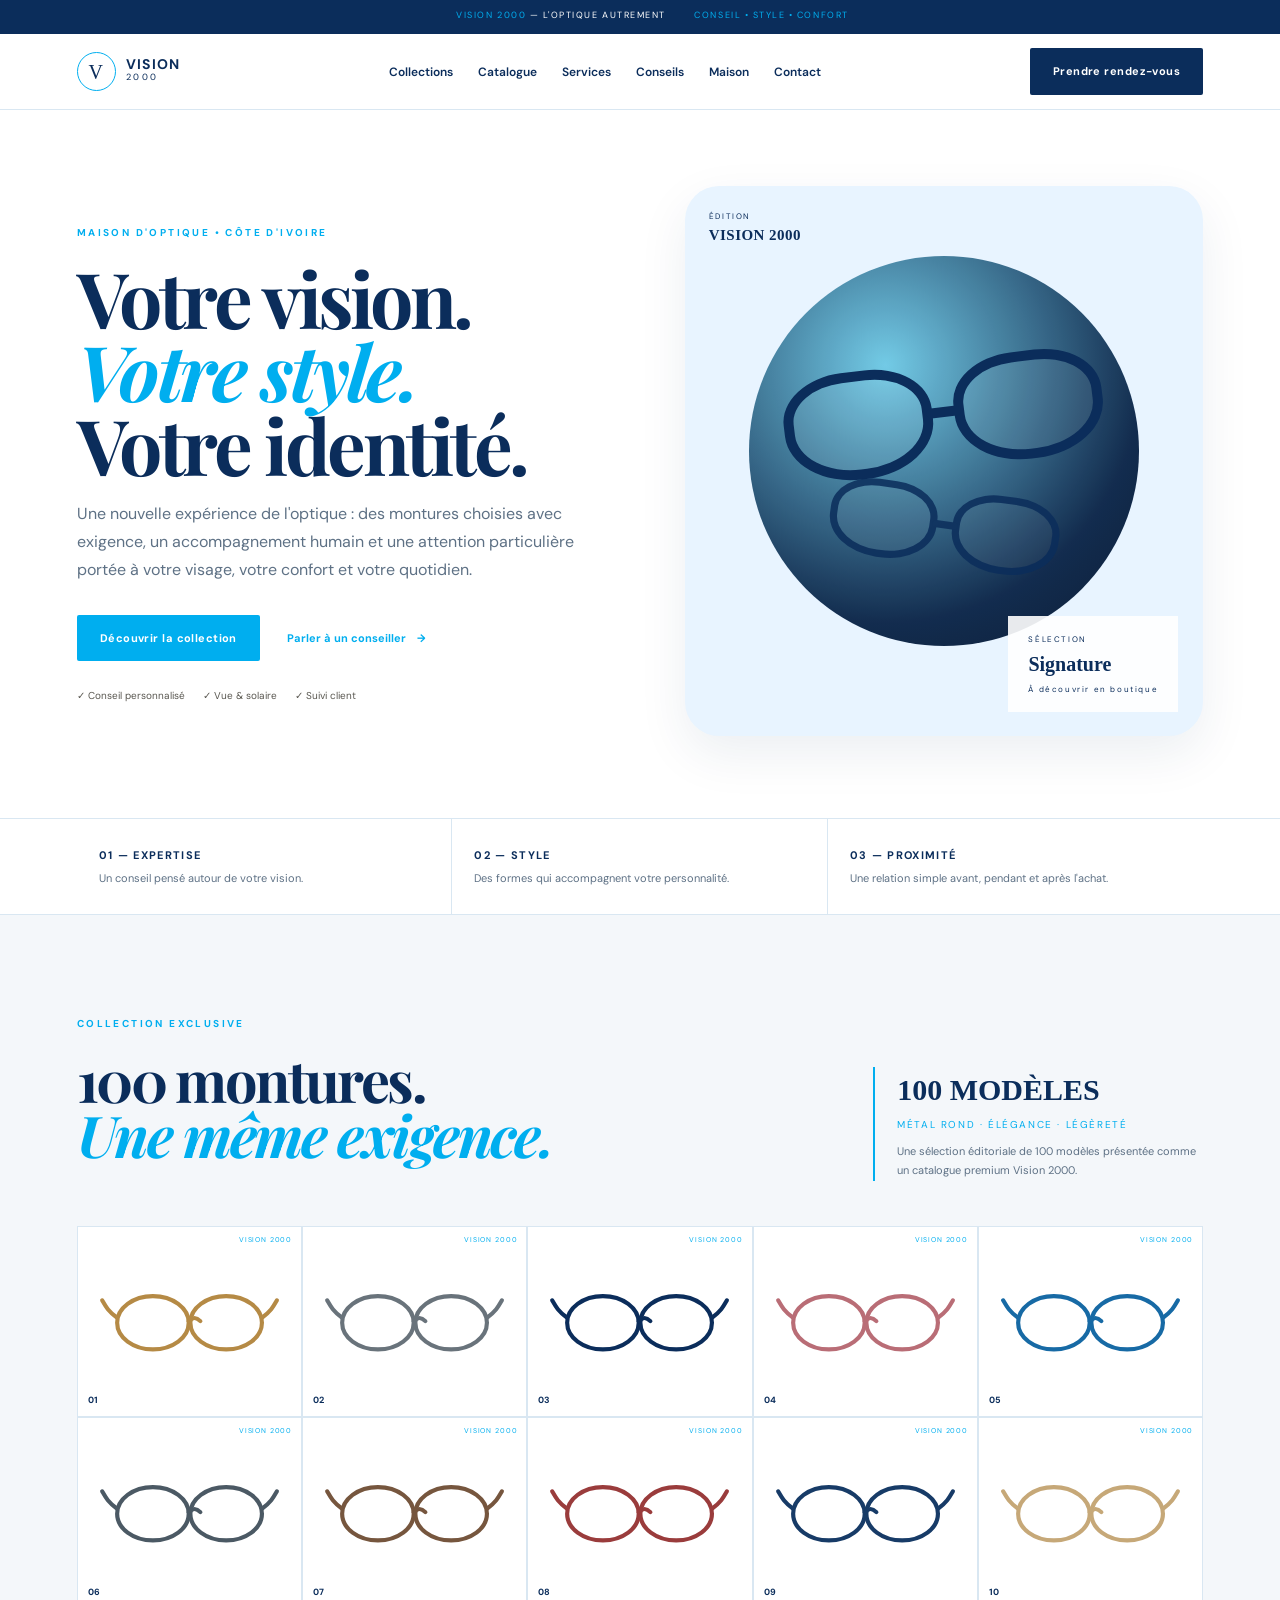
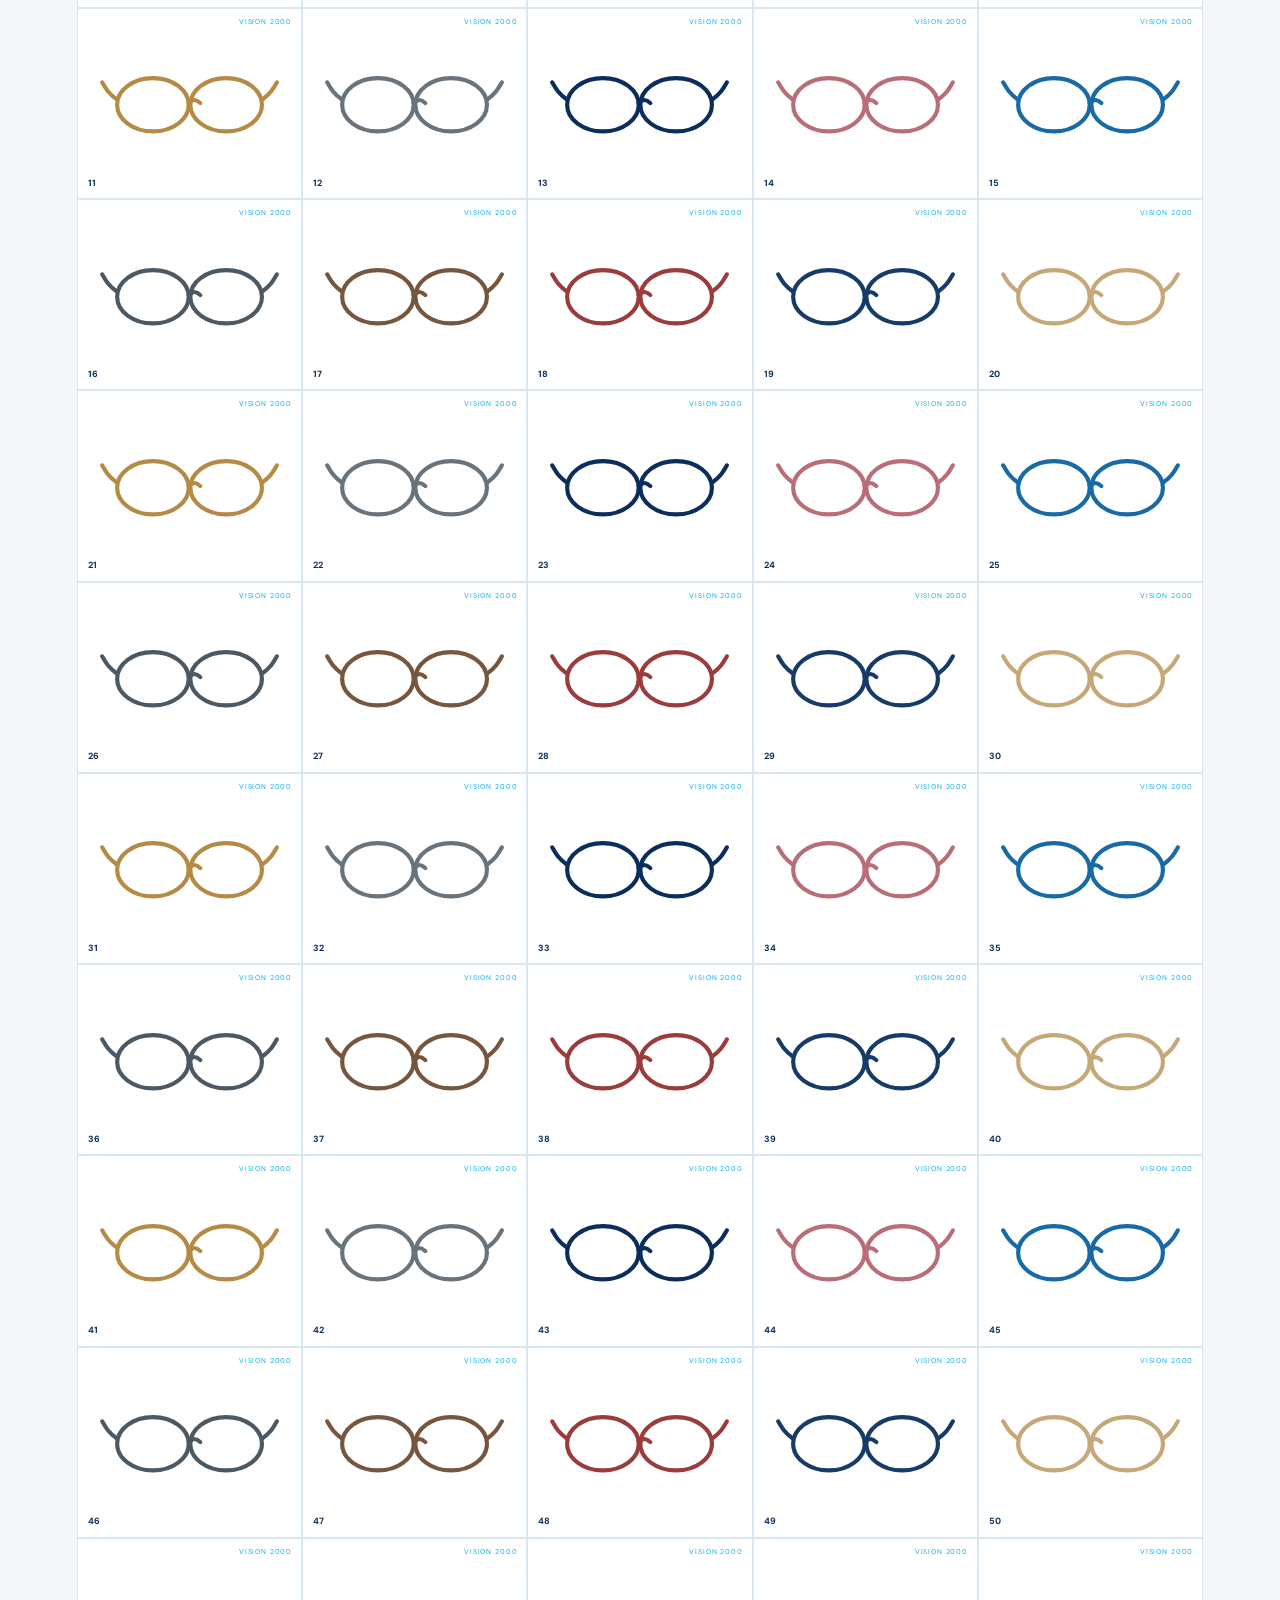
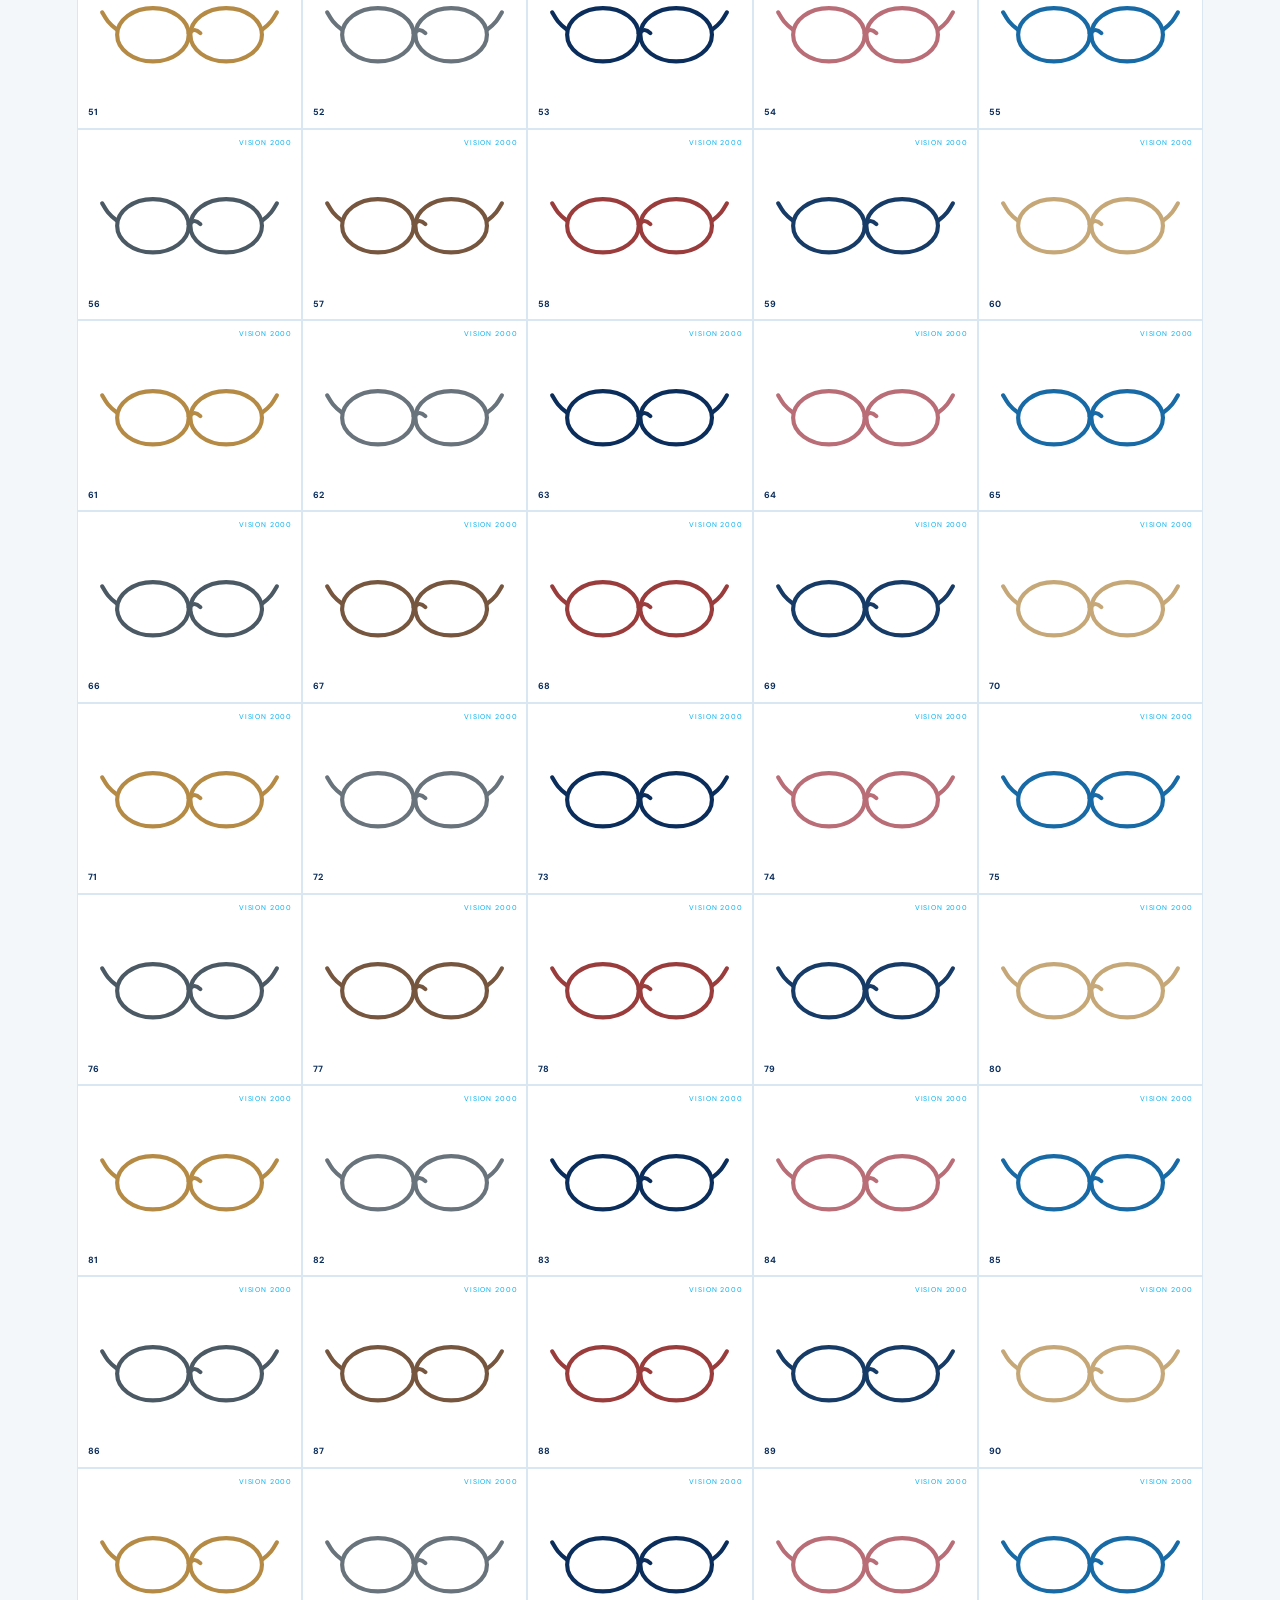
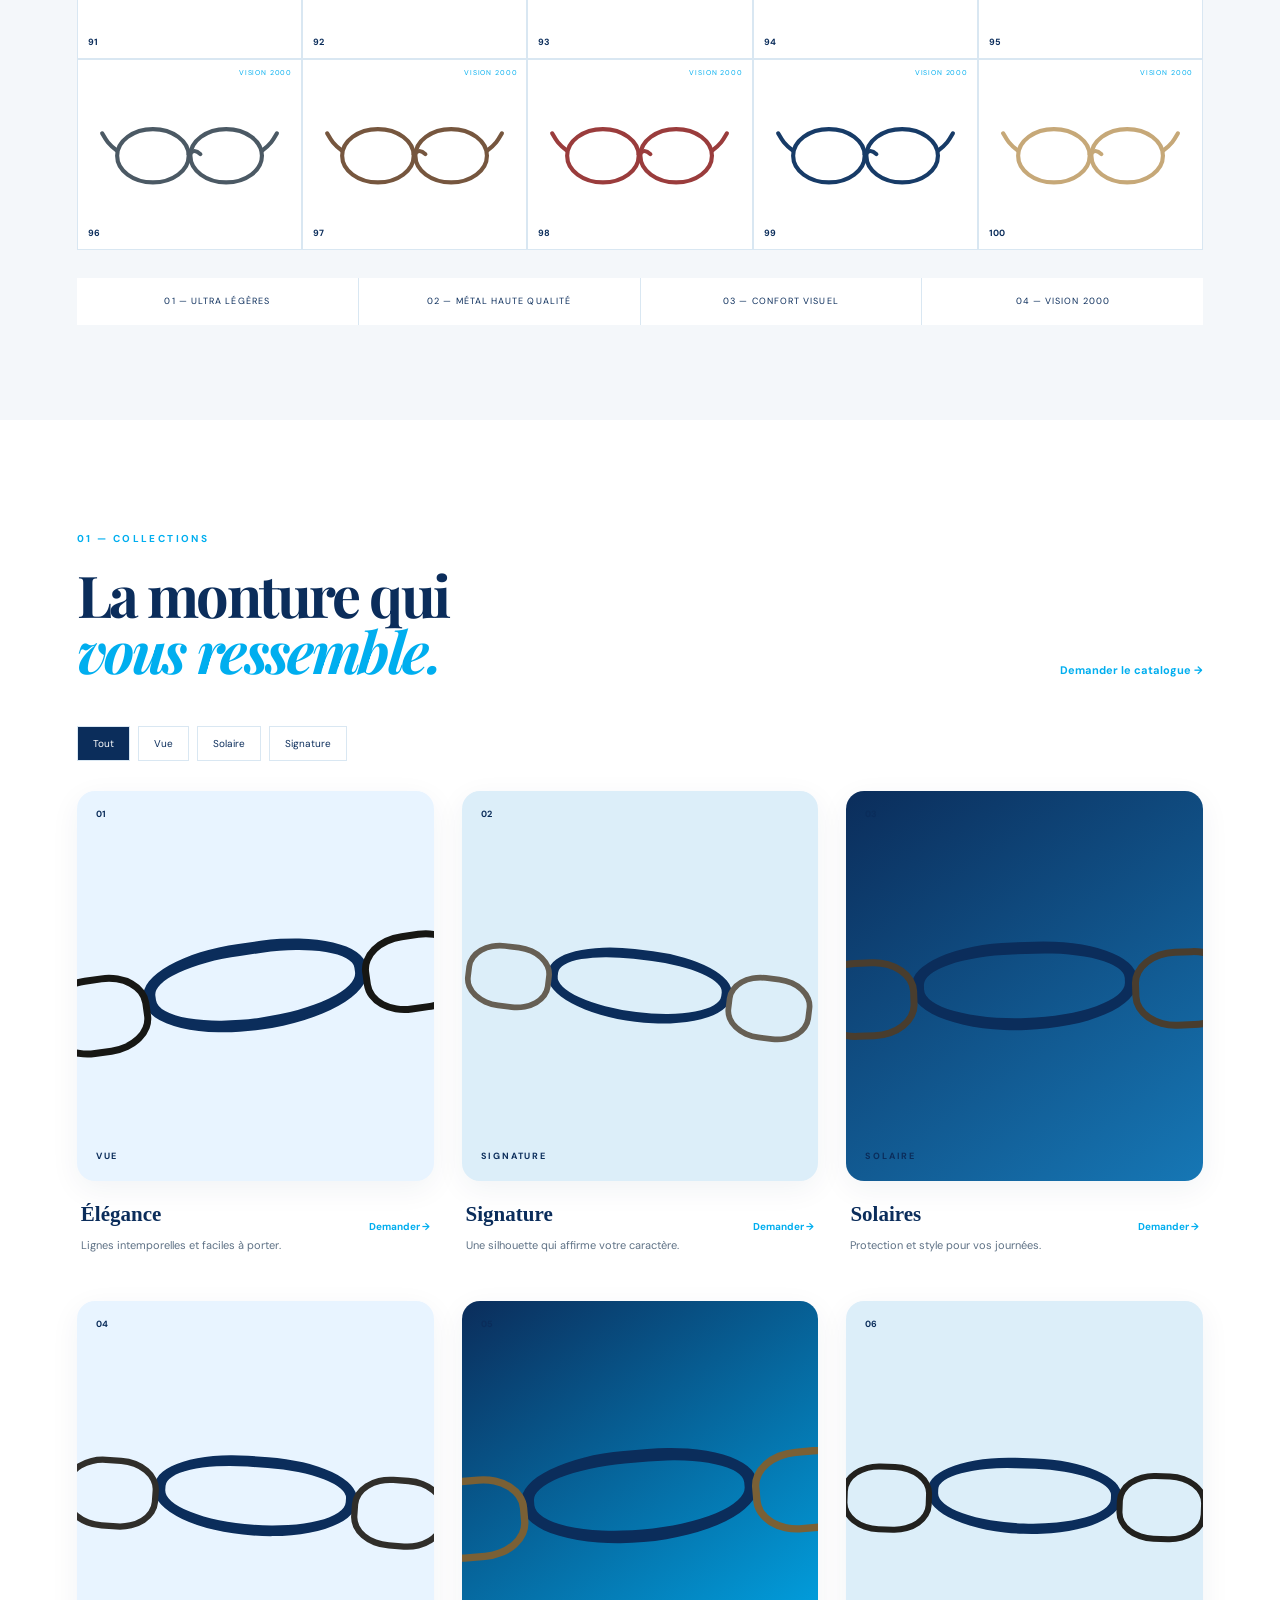
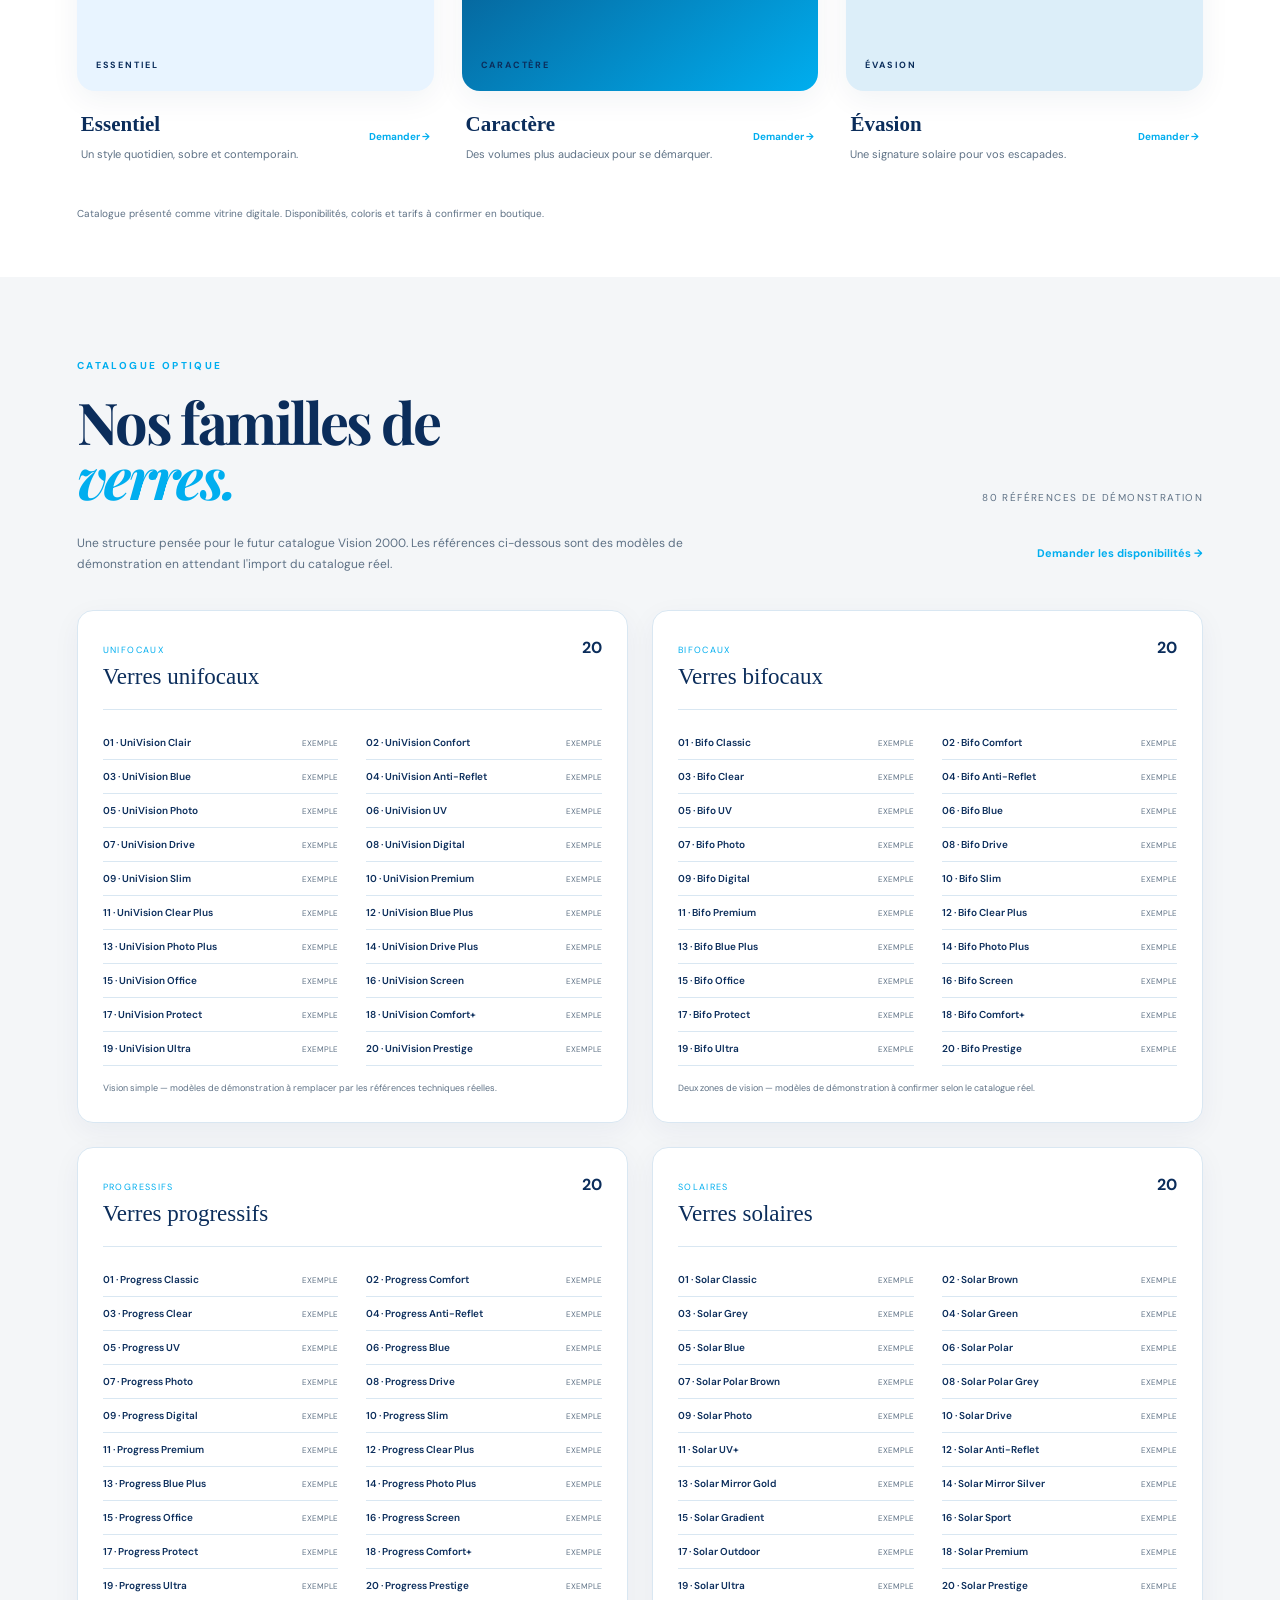
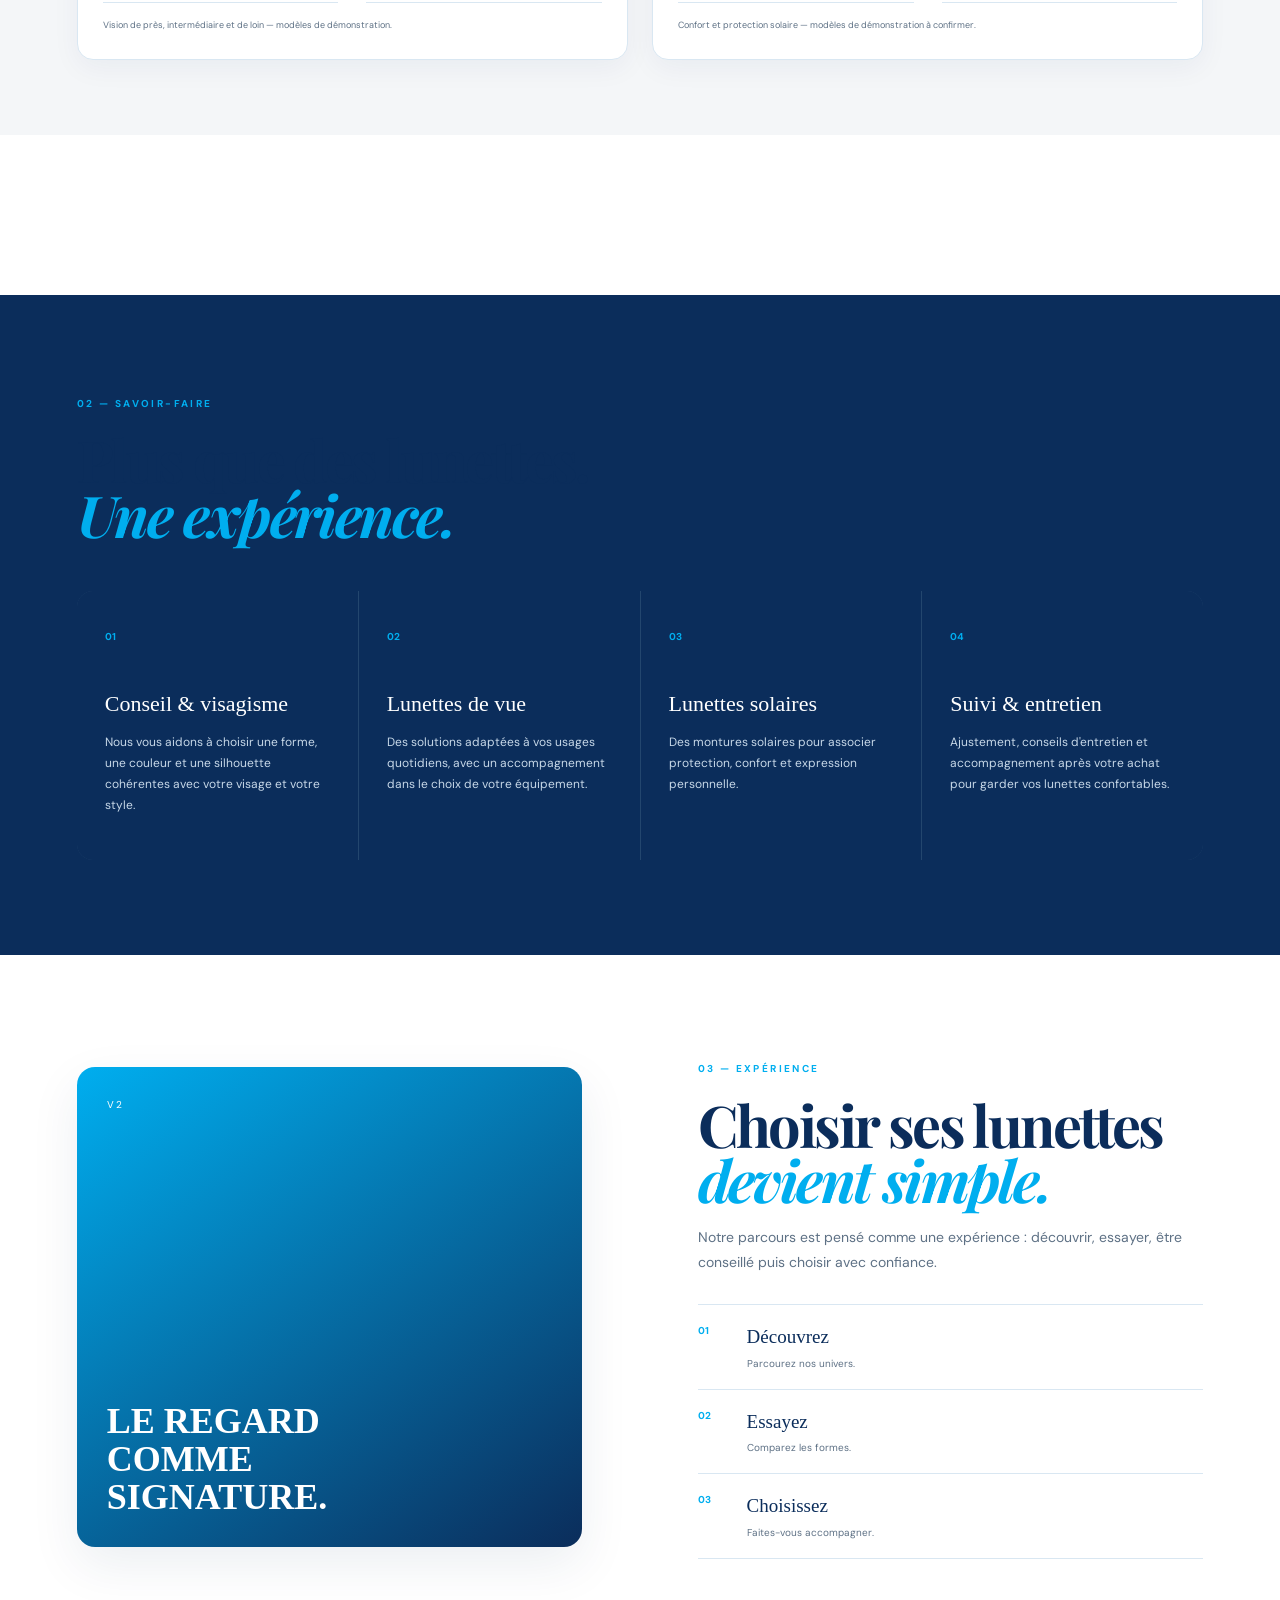
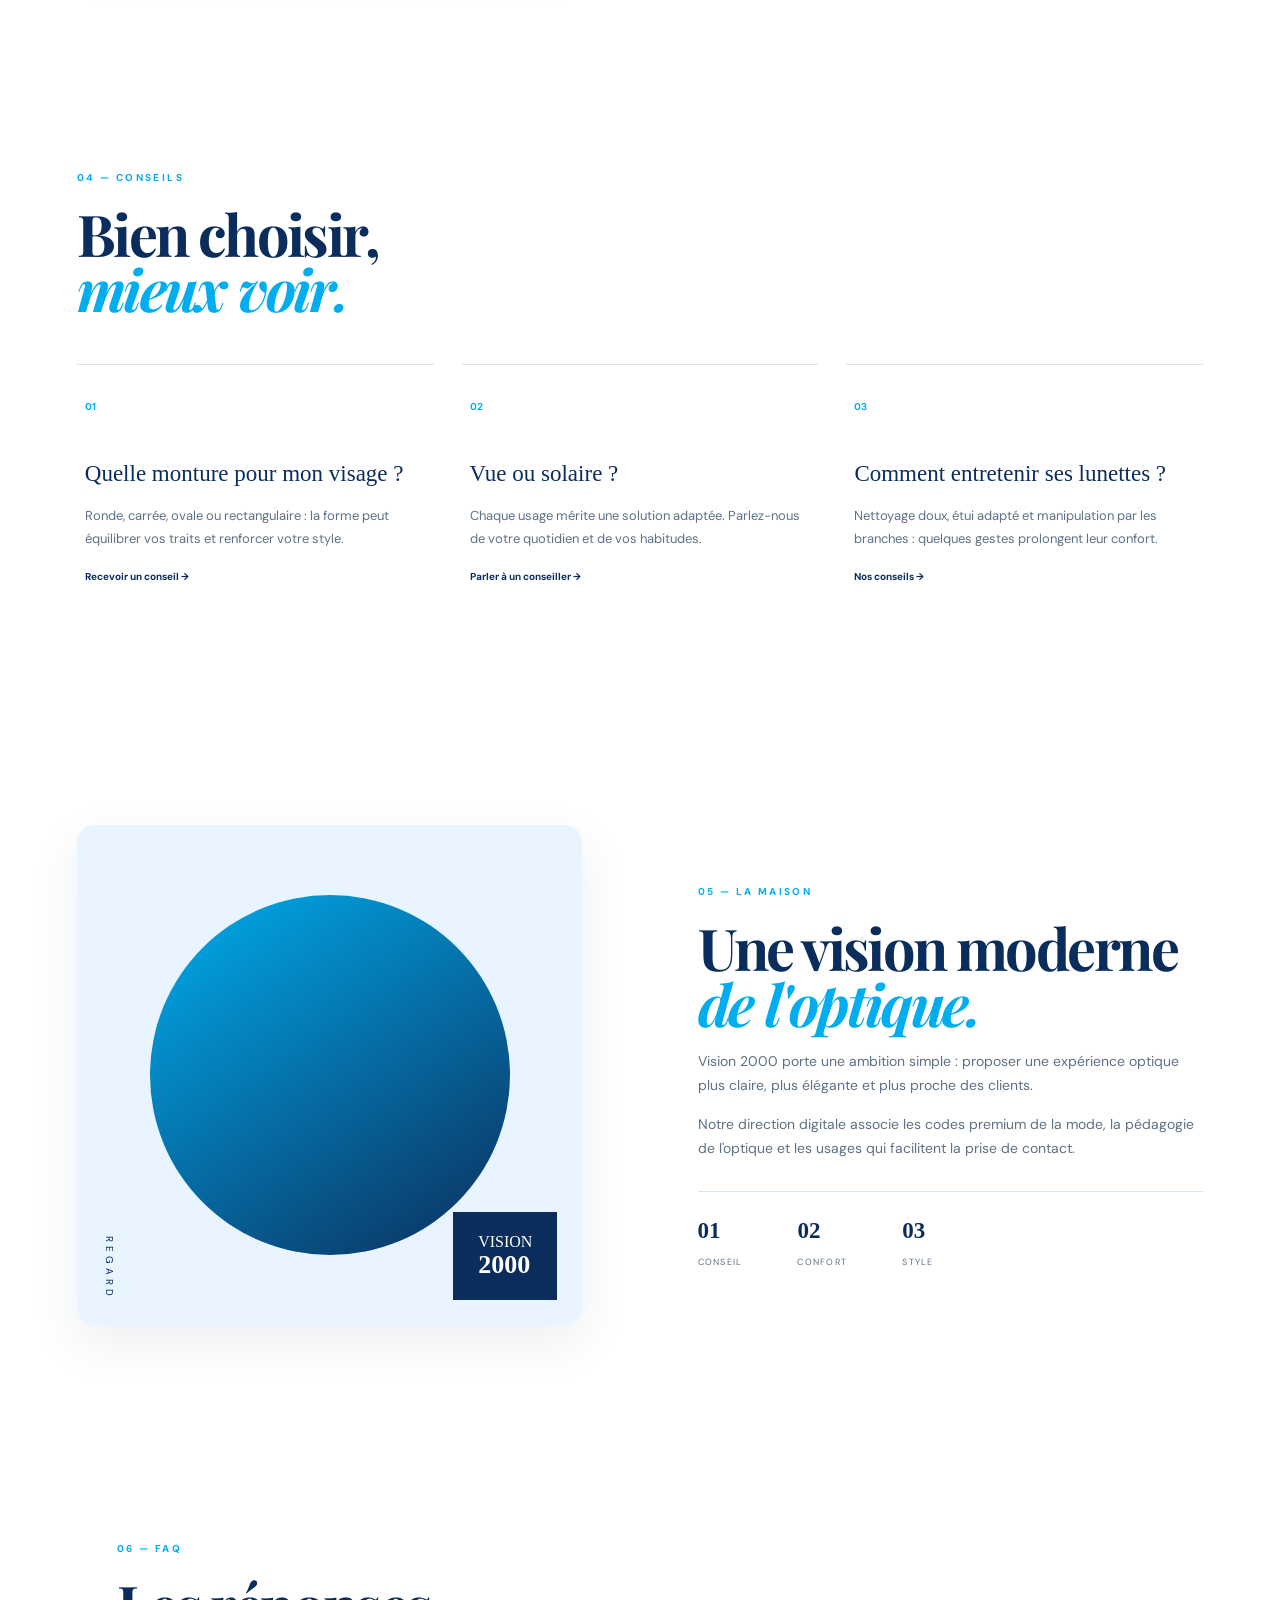
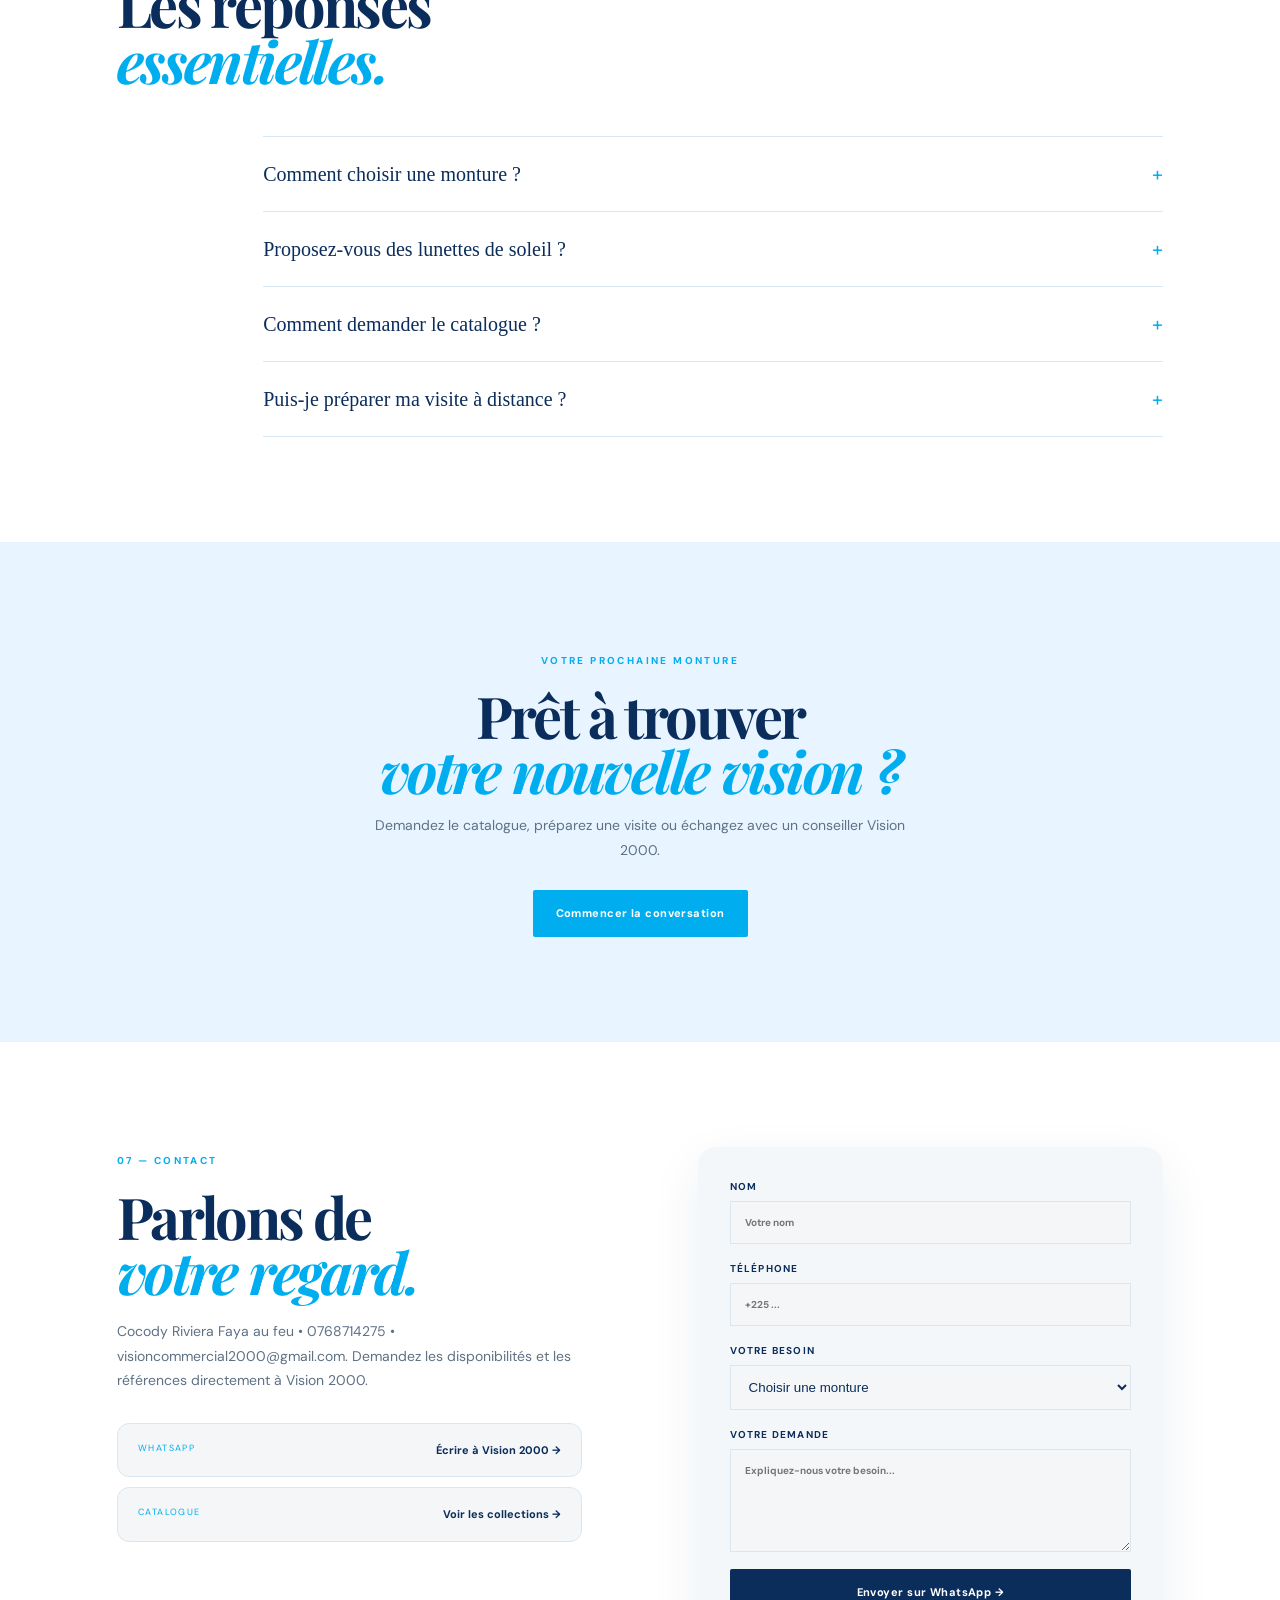
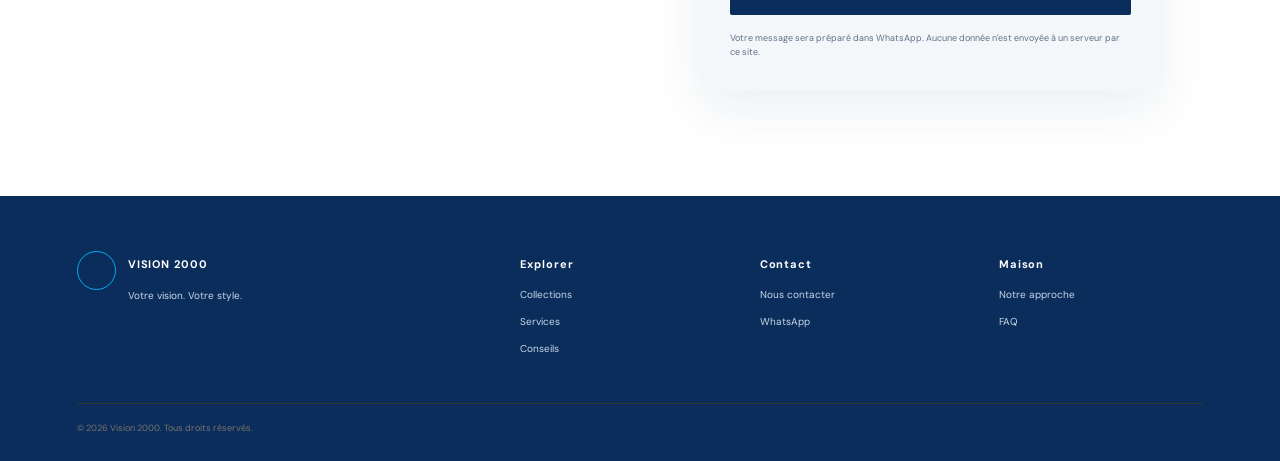
==== commit 473843ad: "revert: retirer panier et boutons achat" ====
--- a/index.html
+++ b/index.html
@@ -19,7 +19,7 @@
 <nav id="nav" aria-label="Navigation principale">
 <a href="#collections">Collections</a><a href="#catalogue-verres">Catalogue</a><a href="#services">Services</a><a href="#conseils">Conseils</a><a href="#apropos">Maison</a><a href="#contact">Contact</a>
 </nav>
-<button class="cart-button" id="cartButton" type="button" aria-label="Ouvrir le panier"><span class="cart-icon">🛒</span><span>Panier</span><b id="cartCount">0</b></button><a class="btn btn-dark header-cta" href="#contact">Prendre rendez-vous</a>
+<a class="btn btn-dark header-cta" href="#contact">Prendre rendez-vous</a>
 <button class="menu" aria-label="Ouvrir le menu" aria-expanded="false">☰</button>
 </header>
 
@@ -128,19 +128,6 @@
 </section>
 </main>
 
-<aside class="cart-drawer" id="cartDrawer" aria-hidden="true">
-  <div class="cart-overlay" id="cartOverlay"></div>
-  <div class="cart-panel" role="dialog" aria-modal="true" aria-labelledby="cartTitle">
-    <div class="cart-head"><div><span class="eyebrow">Votre sélection</span><h2 id="cartTitle">Mon panier</h2></div><button class="cart-close" id="cartClose" type="button" aria-label="Fermer">×</button></div>
-    <div id="cartItems" class="cart-items"><div class="cart-empty">Votre panier est vide.<br><span>Ajoutez une monture pour commencer.</span></div></div>
-    <div class="cart-summary">
-      <div><span>Sous-total</span><strong id="cartTotal">0 FCFA</strong></div>
-      <button class="btn btn-gold cart-checkout" id="cartCheckout" type="button">Acheter / Commander →</button>
-      <small>La commande sera préparée sur WhatsApp pour confirmation de la disponibilité et du prix.</small>
-    </div>
-  </div>
-</aside>
-
 <footer class="footer"><div class="footer-brand"><span class="brand-mark">V</span><div><b>VISION 2000</b><p>Votre vision. Votre style.</p></div></div><div><b>Explorer</b><a href="#collections">Collections</a><a href="#services">Services</a><a href="#conseils">Conseils</a></div><div><b>Contact</b><a href="#contact">Nous contacter</a><a href="https://wa.me/?text=Bonjour%20Vision%202000" target="_blank" rel="noopener">WhatsApp</a></div><div><b>Maison</b><a href="#apropos">Notre approche</a><a href="#faq">FAQ</a></div><div class="copyright">© 2026 Vision 2000. Tous droits réservés.</div></footer>
 <script src="script.js"></script>
 </body>
--- a/style.css
+++ b/style.css
@@ -197,3 +197,48 @@
 
 /* Collection 100 — catalogue éditorial */
 .catalog-100{background:#f4f7fa;padding:95px 6vw;overflow:hidden}.catalog-100-inner{max-width:1440px;margin:auto}.catalog-100-head{display:flex;justify-content:space-between;align-items:end;gap:50px;margin-bottom:45px}.catalog-100-copy{max-width:330px;border-left:2px solid #00AEEF;padding-left:22px}.catalog-100-copy strong,.catalog-100-copy span{display:block}.catalog-100-copy strong{font-size:30px;color:#0B2D5B;font-family:Georgia,serif}.catalog-100-copy span{font-size:10px;letter-spacing:.16em;text-transform:uppercase;color:#00AEEF;margin:5px 0 10px}.catalog-100-copy p{font-size:11px;margin:0}.catalog-100-grid{display:grid;grid-template-columns:repeat(5,minmax(0,1fr));gap:2px;background:#d9e7f2;border:1px solid #d9e7f2}.catalog-100-item{position:relative;aspect-ratio:1.18;background:#fff;display:grid;place-items:center;overflow:hidden;transition:.25s}.catalog-100-item:hover{z-index:2;transform:scale(1.04);box-shadow:0 14px 35px rgba(11,45,91,.15)}.catalog-100-item svg{width:82%;height:72%;overflow:visible}.catalog-100-item .num{position:absolute;left:10px;bottom:8px;font-size:9px;font-weight:700;color:#0B2D5B}.catalog-100-item .tag{position:absolute;right:9px;top:8px;font-size:7px;letter-spacing:.12em;color:#00AEEF}.catalog-100-foot{display:grid;grid-template-columns:repeat(4,1fr);gap:1px;margin-top:28px;background:#d9e7f2}.catalog-100-foot span{background:#fff;padding:17px;font-size:9px;letter-spacing:.12em;text-transform:uppercase;color:#0B2D5B;text-align:center}@media(max-width:900px){.catalog-100-head{display:block}.catalog-100-copy{margin-top:25px}.catalog-100-grid{grid-template-columns:repeat(4,1fr)}.catalog-100-foot{grid-template-columns:repeat(2,1fr)}}@media(max-width:600px){.catalog-100{padding:70px 5vw}.catalog-100-grid{grid-template-columns:repeat(2,1fr);gap:2px}.catalog-100-item{aspect-ratio:1.05}.catalog-100-foot{grid-template-columns:1fr}.catalog-100-copy strong{font-size:24px}}
+
+
+/* Panier + achat — UI */
+.cart-button{border:1px solid var(--v-border);background:#fff;color:var(--v-navy);height:42px;padding:0 14px;border-radius:999px;display:inline-flex;align-items:center;gap:8px;font:600 11px "DM Sans",sans-serif;cursor:pointer;white-space:nowrap}
+.cart-button:hover{border-color:var(--v-blue);color:var(--v-blue)}
+.cart-icon{font-size:16px}
+.cart-button b{min-width:20px;height:20px;padding:0 5px;border-radius:50%;display:grid;place-items:center;background:var(--v-blue);color:#fff;font-size:9px}
+.buy-actions{display:flex;gap:8px;margin-top:14px;flex-wrap:wrap}
+.btn-add-cart,.btn-buy-now{border:1px solid var(--v-navy);padding:10px 13px;font:600 10px "DM Sans",sans-serif;cursor:pointer;border-radius:7px;transition:.2s}
+.btn-add-cart{background:#fff;color:var(--v-navy)}
+.btn-add-cart:hover{background:var(--v-sky);border-color:var(--v-blue);color:var(--v-blue)}
+.btn-buy-now{background:var(--v-navy);color:#fff}
+.btn-buy-now:hover{background:var(--v-blue);border-color:var(--v-blue)}
+.cart-drawer{position:fixed;inset:0;z-index:9999;pointer-events:none;visibility:hidden}
+.cart-drawer.open{pointer-events:auto;visibility:visible}
+.cart-overlay{position:absolute;inset:0;background:rgba(5,20,40,.48);opacity:0;transition:.25s}
+.cart-drawer.open .cart-overlay{opacity:1}
+.cart-panel{position:absolute;top:0;right:0;width:min(460px,94vw);height:100%;background:#fff;box-shadow:-20px 0 60px rgba(11,45,91,.2);transform:translateX(100%);transition:.3s;display:flex;flex-direction:column}
+.cart-drawer.open .cart-panel{transform:translateX(0)}
+.cart-head{display:flex;justify-content:space-between;align-items:center;padding:28px 26px 20px;border-bottom:1px solid var(--v-border)}
+.cart-head h2{font-size:34px;margin:4px 0 0}
+.cart-close{border:0;background:var(--v-sky);color:var(--v-navy);width:38px;height:38px;border-radius:50%;font-size:25px;cursor:pointer}
+.cart-items{padding:12px 22px;overflow:auto;flex:1}
+.cart-empty{text-align:center;padding:70px 20px;color:var(--v-navy);font-family:Georgia,serif;font-size:20px}
+.cart-empty span{font:11px "DM Sans",sans-serif;color:var(--v-text)}
+.cart-item{padding:17px 4px;border-bottom:1px solid var(--v-border);display:flex;justify-content:space-between;gap:15px}
+.cart-item-main{display:flex;gap:12px;min-width:0}
+.cart-item-number{width:34px;height:34px;border-radius:50%;background:var(--v-sky);display:grid;place-items:center;color:var(--v-blue);font-size:9px;font-weight:700;flex:none}
+.cart-item-main strong,.cart-item-main small,.cart-item-main span{display:block}
+.cart-item-main strong{font:600 15px "DM Sans",sans-serif;color:var(--v-navy)}
+.cart-item-main small{font-size:9px;letter-spacing:.12em;color:var(--v-blue);margin-top:3px}
+.cart-item-main span{font-size:9px;color:var(--v-text);margin-top:5px}
+.cart-item-actions{display:flex;align-items:center;gap:7px}
+.cart-item-actions button{width:27px;height:27px;border:1px solid var(--v-border);background:#fff;color:var(--v-navy);border-radius:5px;cursor:pointer}
+.cart-item-actions button:hover{border-color:var(--v-blue);color:var(--v-blue)}
+.cart-item-actions .cart-remove{border:0;font-size:18px;color:#7a8793;margin-left:3px}
+.cart-summary{padding:20px 24px 25px;border-top:1px solid var(--v-border);background:#f7fafc}
+.cart-summary>div{display:flex;justify-content:space-between;align-items:center;margin-bottom:14px}
+.cart-summary>div span{font-size:10px;color:var(--v-text);text-transform:uppercase;letter-spacing:.1em}
+.cart-summary>div strong{font-size:16px;color:var(--v-navy)}
+.cart-checkout{width:100%;border:0;cursor:pointer}
+.cart-summary small{display:block;text-align:center;color:var(--v-text);font-size:9px;margin-top:10px;line-height:1.5}
+body.cart-open{overflow:hidden}
+@media(max-width:900px){.cart-button{margin-left:auto}.header-cta{display:none}}
+@media(max-width:600px){.cart-button{height:38px;padding:0 10px}.cart-button span:not(.cart-icon){display:none}.buy-actions{display:grid;grid-template-columns:1fr 1fr}.btn-add-cart,.btn-buy-now{width:100%;padding:11px 7px}.cart-panel{width:100%}}
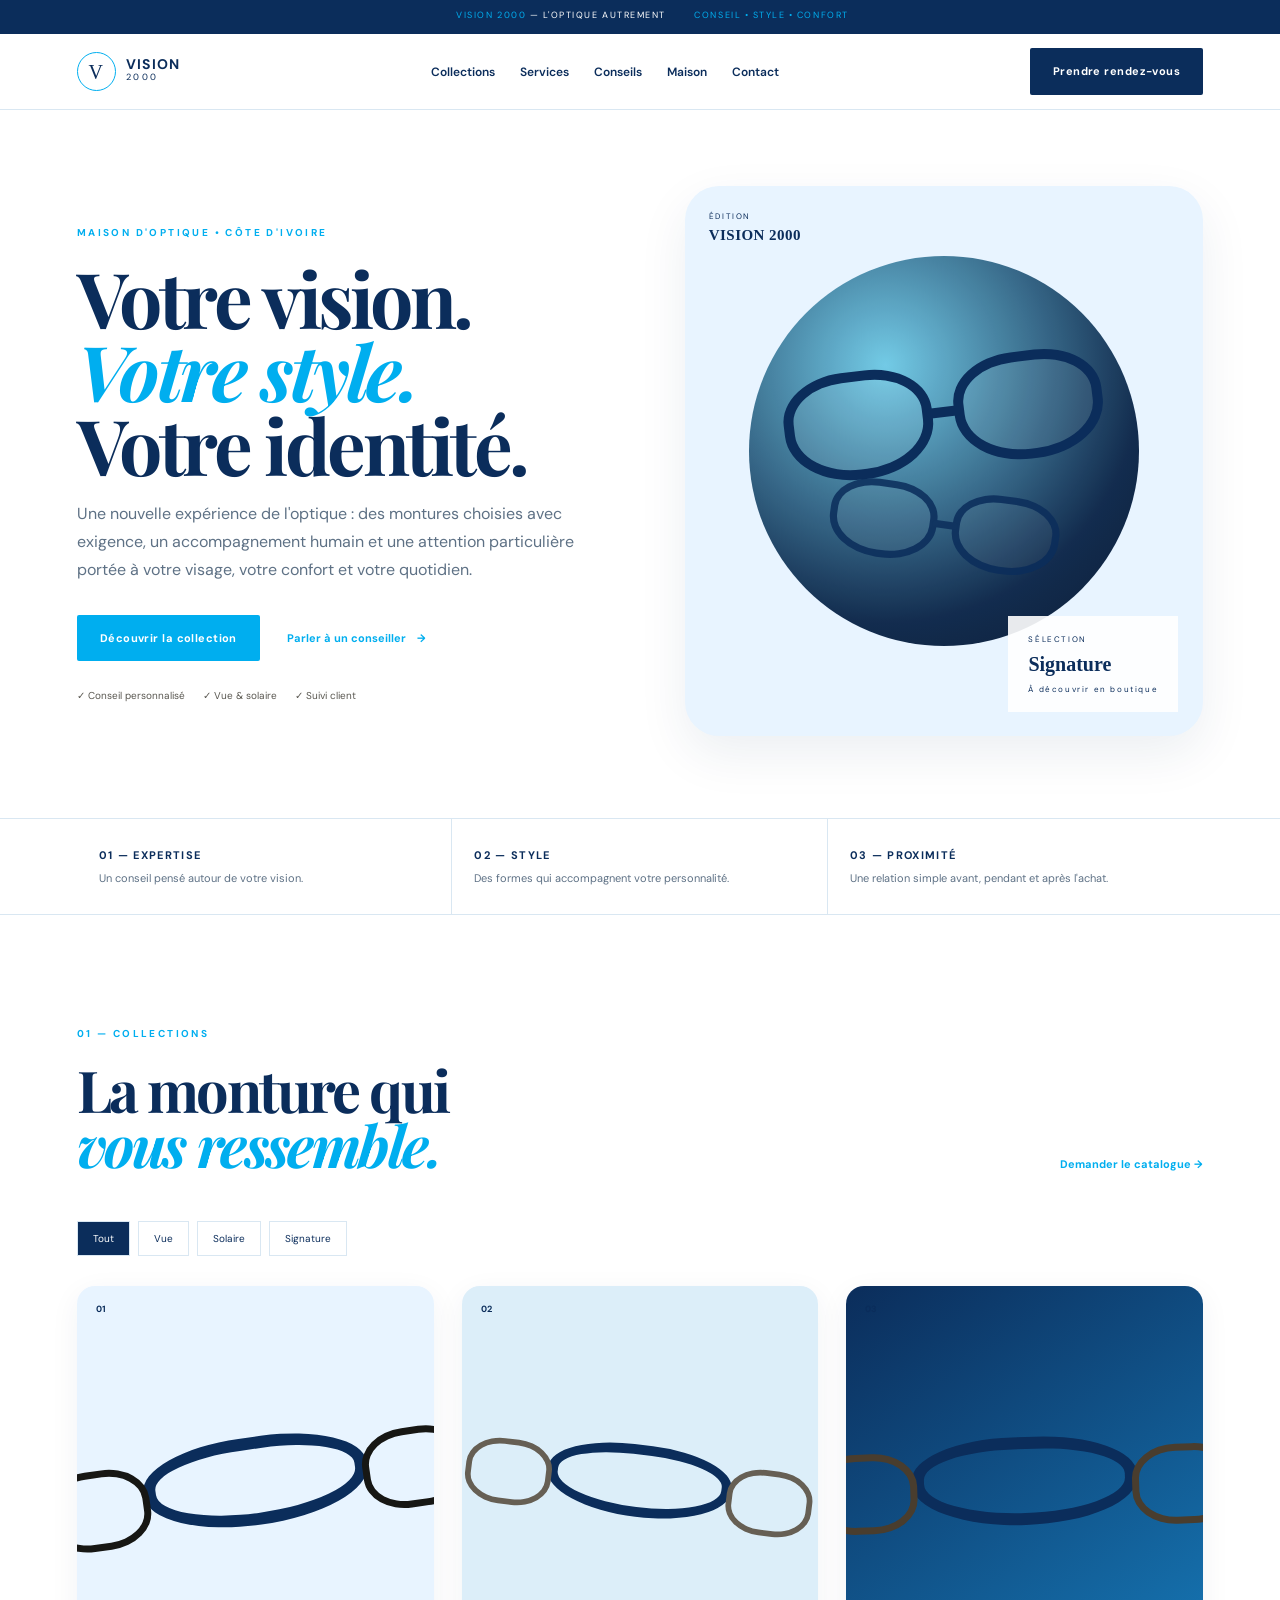
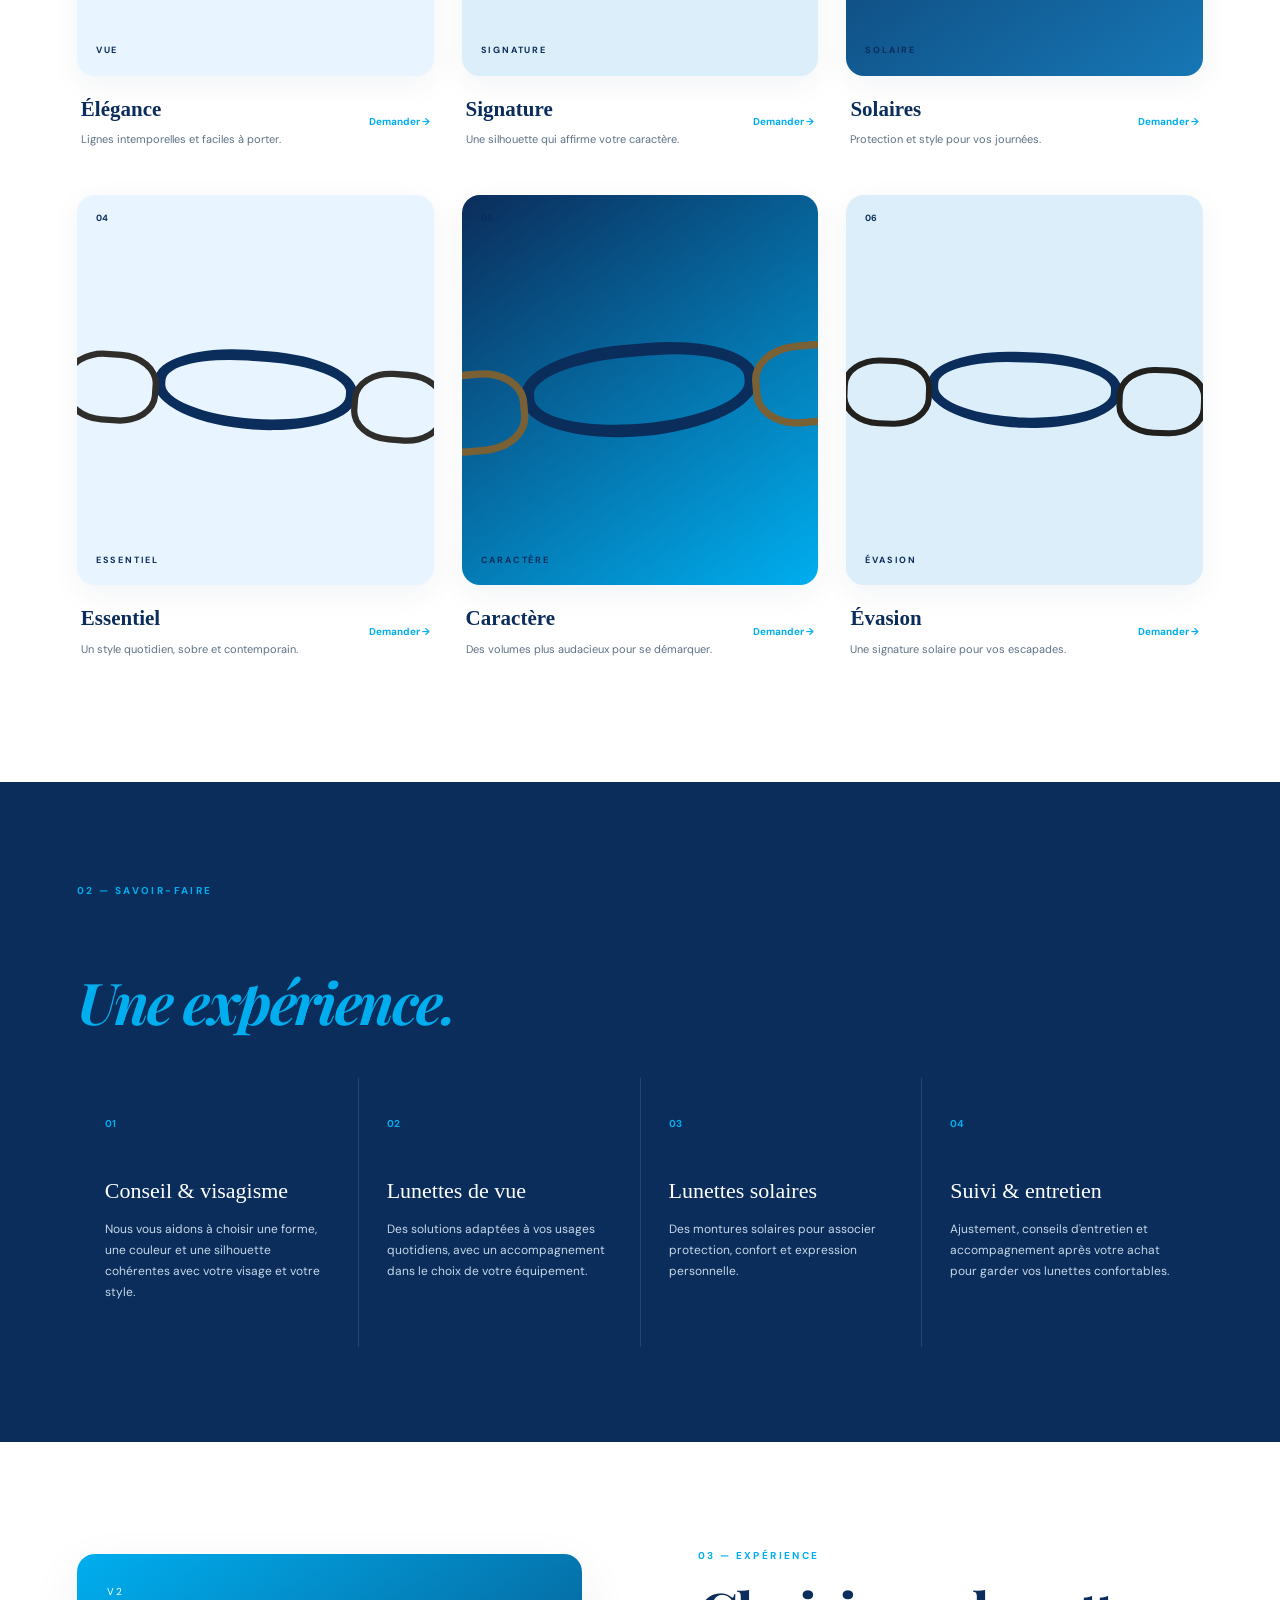
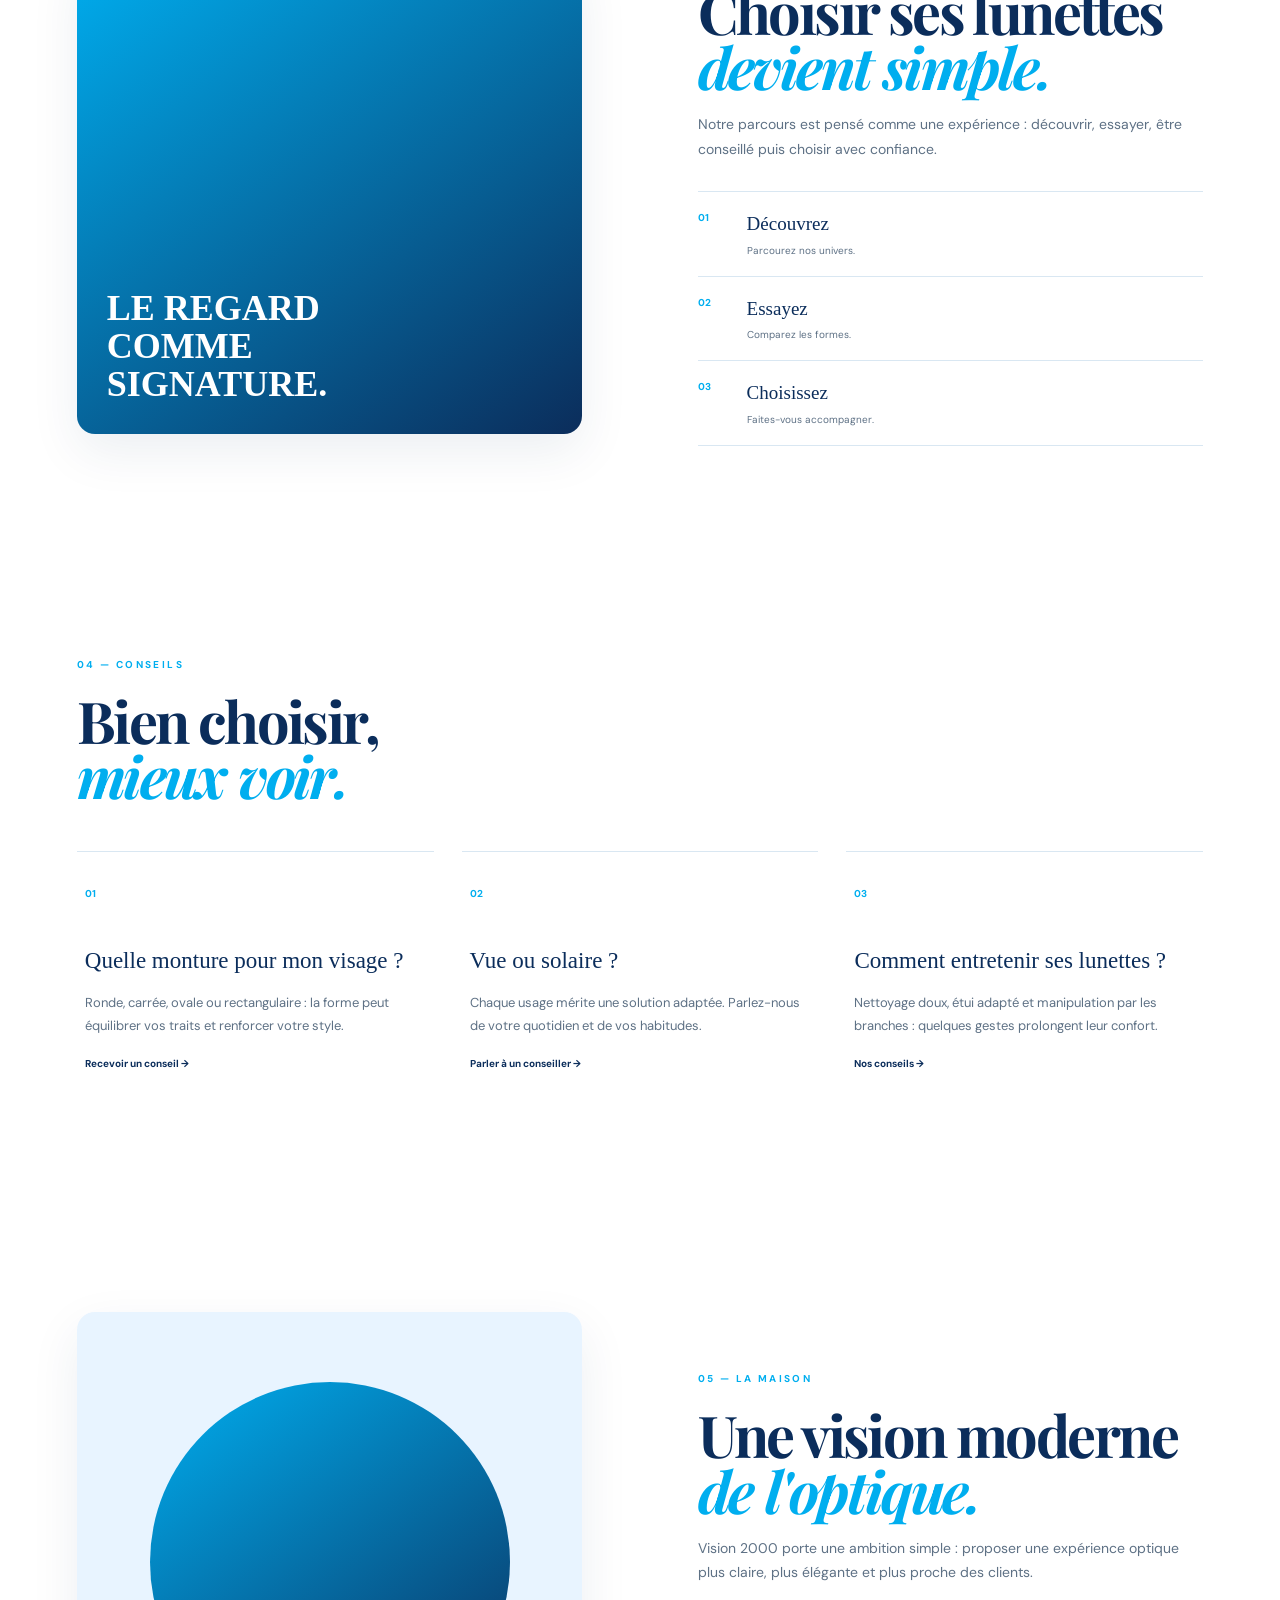
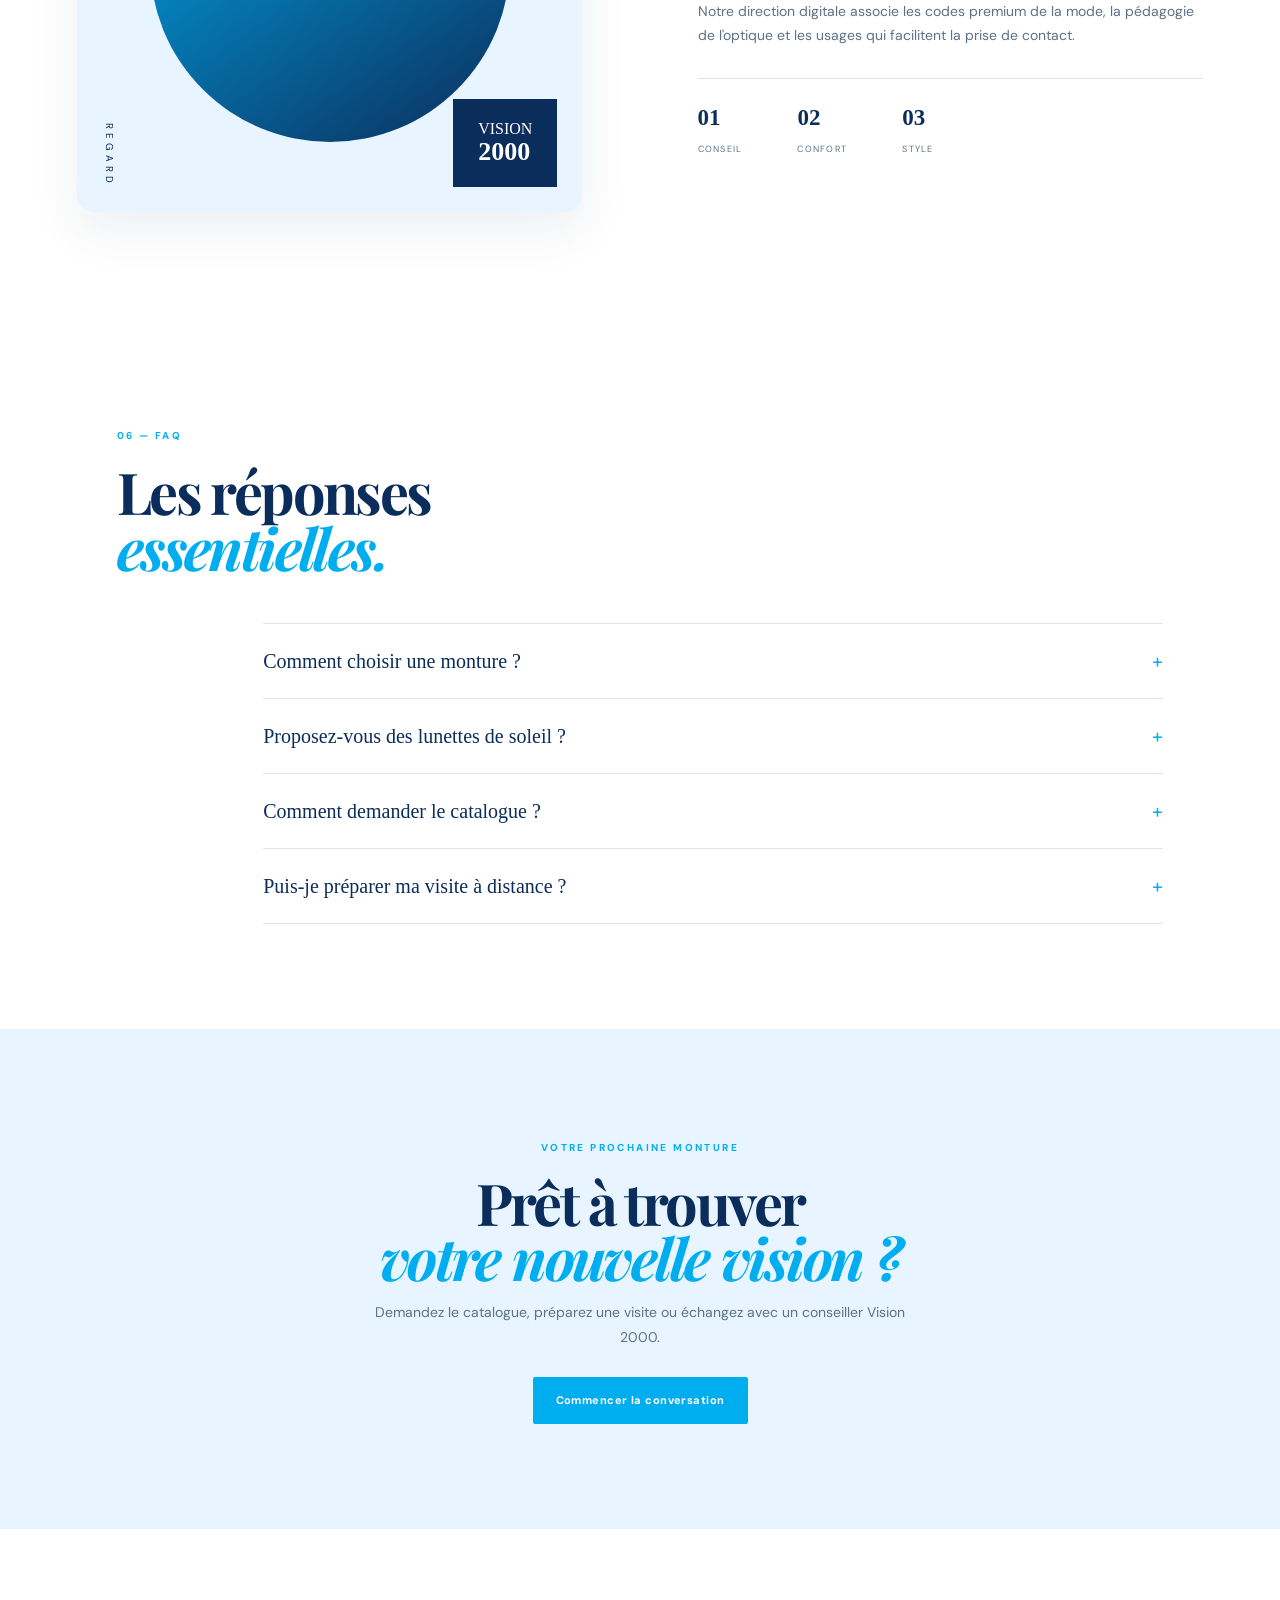
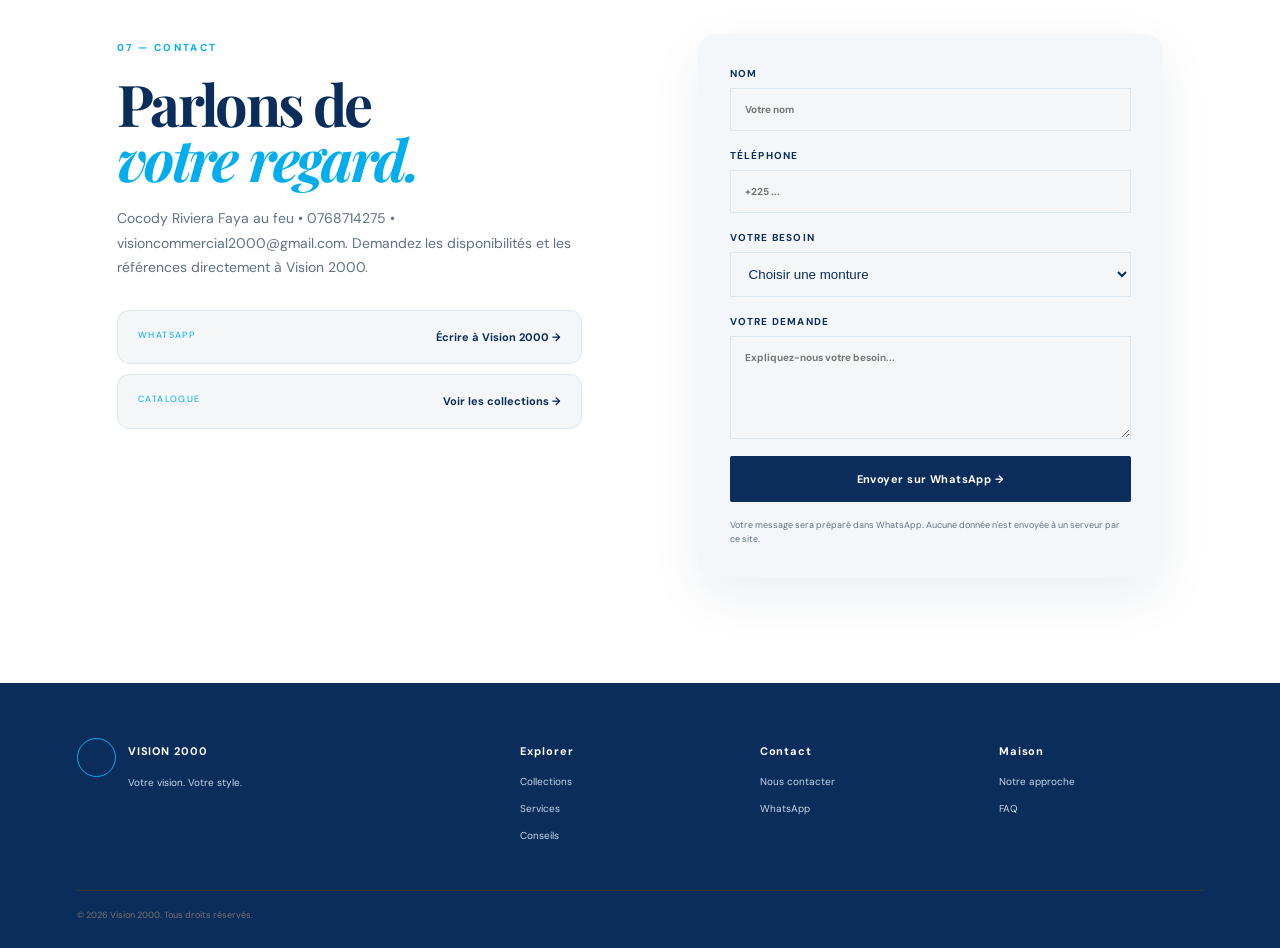
==== commit 231c0968: "Retirer les 100 modèles et le catalogue" ====
--- a/index.html
+++ b/index.html
@@ -17,7 +17,7 @@
 <header class="header">
 <a class="brand" href="#accueil" aria-label="Vision 2000"><span class="brand-mark">V</span><span><b>VISION</b><small>2000</small></span></a>
 <nav id="nav" aria-label="Navigation principale">
-<a href="#collections">Collections</a><a href="#catalogue-verres">Catalogue</a><a href="#services">Services</a><a href="#conseils">Conseils</a><a href="#apropos">Maison</a><a href="#contact">Contact</a>
+<a href="#collections">Collections</a><a href="#services">Services</a><a href="#conseils">Conseils</a><a href="#apropos">Maison</a><a href="#contact">Contact</a>
 </nav>
 <a class="btn btn-dark header-cta" href="#contact">Prendre rendez-vous</a>
 <button class="menu" aria-label="Ouvrir le menu" aria-expanded="false">☰</button>
@@ -45,16 +45,7 @@
 <div><strong>03 — PROXIMITÉ</strong><span>Une relation simple avant, pendant et après l'achat.</span></div>
 </section>
 
-<section id="collection-100" class="catalog-100">
-  <div class="catalog-100-inner">
-    <div class="catalog-100-head">
-      <div><span class="eyebrow">Collection exclusive</span><h2>100 montures.<br><em>Une même exigence.</em></h2></div>
-      <div class="catalog-100-copy"><strong>100 MODÈLES</strong><span>Métal rond · Élégance · Légèreté</span><p>Une sélection éditoriale de 100 modèles présentée comme un catalogue premium Vision 2000.</p></div>
-    </div>
-    <div class="catalog-100-grid" id="catalog100Grid" aria-label="Catalogue de 100 montures"></div>
-    <div class="catalog-100-foot"><span>01 — Ultra légères</span><span>02 — Métal haute qualité</span><span>03 — Confort visuel</span><span>04 — Vision 2000</span></div>
-  </div>
-</section>
+
 
 <section id="collections" class="section collection-section">
 <div class="section-head"><div><span class="eyebrow">01 — Collections</span><h2>La monture qui<br><em>vous ressemble.</em></h2></div><a class="text-link" href="#contact">Demander le catalogue →</a></div>
@@ -71,12 +62,7 @@
 <article class="product" data-category="premium"><div class="product-image p5"><div class="frame"></div><span>05</span><b>CARACTÈRE</b></div><div class="product-info"><div><h3>Caractère</h3><p>Des volumes plus audacieux pour se démarquer.</p></div><a href="#contact">Demander →</a></div></article>
 <article class="product" data-category="solaire"><div class="product-image p6"><div class="frame"></div><span>06</span><b>ÉVASION</b></div><div class="product-info"><div><h3>Évasion</h3><p>Une signature solaire pour vos escapades.</p></div><a href="#contact">Demander →</a></div></article>
 </div>
-<p class="catalog-note">Catalogue présenté comme vitrine digitale. Disponibilités, coloris et tarifs à confirmer en boutique.</p>
-<section id="catalogue-verres" class="glass-catalog section">
-<div class="section-head"><div><span class="eyebrow">Catalogue optique</span><h2>Nos familles de<br><em>verres.</em></h2></div><span class="catalog-count">80 références de démonstration</span></div>
-<div class="glass-catalog-intro"><p>Une structure pensée pour le futur catalogue Vision 2000. Les références ci-dessous sont des modèles de démonstration en attendant l'import du catalogue réel.</p><a class="text-link" href="#contact">Demander les disponibilités →</a></div>
-<div id="glassCatalogGrid" class="glass-catalog-grid"></div>
-</section>
+
 </section>
 
 <section id="services" class="dark-section">
--- a/style.css
+++ b/style.css
@@ -198,47 +198,3 @@
 /* Collection 100 — catalogue éditorial */
 .catalog-100{background:#f4f7fa;padding:95px 6vw;overflow:hidden}.catalog-100-inner{max-width:1440px;margin:auto}.catalog-100-head{display:flex;justify-content:space-between;align-items:end;gap:50px;margin-bottom:45px}.catalog-100-copy{max-width:330px;border-left:2px solid #00AEEF;padding-left:22px}.catalog-100-copy strong,.catalog-100-copy span{display:block}.catalog-100-copy strong{font-size:30px;color:#0B2D5B;font-family:Georgia,serif}.catalog-100-copy span{font-size:10px;letter-spacing:.16em;text-transform:uppercase;color:#00AEEF;margin:5px 0 10px}.catalog-100-copy p{font-size:11px;margin:0}.catalog-100-grid{display:grid;grid-template-columns:repeat(5,minmax(0,1fr));gap:2px;background:#d9e7f2;border:1px solid #d9e7f2}.catalog-100-item{position:relative;aspect-ratio:1.18;background:#fff;display:grid;place-items:center;overflow:hidden;transition:.25s}.catalog-100-item:hover{z-index:2;transform:scale(1.04);box-shadow:0 14px 35px rgba(11,45,91,.15)}.catalog-100-item svg{width:82%;height:72%;overflow:visible}.catalog-100-item .num{position:absolute;left:10px;bottom:8px;font-size:9px;font-weight:700;color:#0B2D5B}.catalog-100-item .tag{position:absolute;right:9px;top:8px;font-size:7px;letter-spacing:.12em;color:#00AEEF}.catalog-100-foot{display:grid;grid-template-columns:repeat(4,1fr);gap:1px;margin-top:28px;background:#d9e7f2}.catalog-100-foot span{background:#fff;padding:17px;font-size:9px;letter-spacing:.12em;text-transform:uppercase;color:#0B2D5B;text-align:center}@media(max-width:900px){.catalog-100-head{display:block}.catalog-100-copy{margin-top:25px}.catalog-100-grid{grid-template-columns:repeat(4,1fr)}.catalog-100-foot{grid-template-columns:repeat(2,1fr)}}@media(max-width:600px){.catalog-100{padding:70px 5vw}.catalog-100-grid{grid-template-columns:repeat(2,1fr);gap:2px}.catalog-100-item{aspect-ratio:1.05}.catalog-100-foot{grid-template-columns:1fr}.catalog-100-copy strong{font-size:24px}}
 
-
-/* Panier + achat — UI */
-.cart-button{border:1px solid var(--v-border);background:#fff;color:var(--v-navy);height:42px;padding:0 14px;border-radius:999px;display:inline-flex;align-items:center;gap:8px;font:600 11px "DM Sans",sans-serif;cursor:pointer;white-space:nowrap}
-.cart-button:hover{border-color:var(--v-blue);color:var(--v-blue)}
-.cart-icon{font-size:16px}
-.cart-button b{min-width:20px;height:20px;padding:0 5px;border-radius:50%;display:grid;place-items:center;background:var(--v-blue);color:#fff;font-size:9px}
-.buy-actions{display:flex;gap:8px;margin-top:14px;flex-wrap:wrap}
-.btn-add-cart,.btn-buy-now{border:1px solid var(--v-navy);padding:10px 13px;font:600 10px "DM Sans",sans-serif;cursor:pointer;border-radius:7px;transition:.2s}
-.btn-add-cart{background:#fff;color:var(--v-navy)}
-.btn-add-cart:hover{background:var(--v-sky);border-color:var(--v-blue);color:var(--v-blue)}
-.btn-buy-now{background:var(--v-navy);color:#fff}
-.btn-buy-now:hover{background:var(--v-blue);border-color:var(--v-blue)}
-.cart-drawer{position:fixed;inset:0;z-index:9999;pointer-events:none;visibility:hidden}
-.cart-drawer.open{pointer-events:auto;visibility:visible}
-.cart-overlay{position:absolute;inset:0;background:rgba(5,20,40,.48);opacity:0;transition:.25s}
-.cart-drawer.open .cart-overlay{opacity:1}
-.cart-panel{position:absolute;top:0;right:0;width:min(460px,94vw);height:100%;background:#fff;box-shadow:-20px 0 60px rgba(11,45,91,.2);transform:translateX(100%);transition:.3s;display:flex;flex-direction:column}
-.cart-drawer.open .cart-panel{transform:translateX(0)}
-.cart-head{display:flex;justify-content:space-between;align-items:center;padding:28px 26px 20px;border-bottom:1px solid var(--v-border)}
-.cart-head h2{font-size:34px;margin:4px 0 0}
-.cart-close{border:0;background:var(--v-sky);color:var(--v-navy);width:38px;height:38px;border-radius:50%;font-size:25px;cursor:pointer}
-.cart-items{padding:12px 22px;overflow:auto;flex:1}
-.cart-empty{text-align:center;padding:70px 20px;color:var(--v-navy);font-family:Georgia,serif;font-size:20px}
-.cart-empty span{font:11px "DM Sans",sans-serif;color:var(--v-text)}
-.cart-item{padding:17px 4px;border-bottom:1px solid var(--v-border);display:flex;justify-content:space-between;gap:15px}
-.cart-item-main{display:flex;gap:12px;min-width:0}
-.cart-item-number{width:34px;height:34px;border-radius:50%;background:var(--v-sky);display:grid;place-items:center;color:var(--v-blue);font-size:9px;font-weight:700;flex:none}
-.cart-item-main strong,.cart-item-main small,.cart-item-main span{display:block}
-.cart-item-main strong{font:600 15px "DM Sans",sans-serif;color:var(--v-navy)}
-.cart-item-main small{font-size:9px;letter-spacing:.12em;color:var(--v-blue);margin-top:3px}
-.cart-item-main span{font-size:9px;color:var(--v-text);margin-top:5px}
-.cart-item-actions{display:flex;align-items:center;gap:7px}
-.cart-item-actions button{width:27px;height:27px;border:1px solid var(--v-border);background:#fff;color:var(--v-navy);border-radius:5px;cursor:pointer}
-.cart-item-actions button:hover{border-color:var(--v-blue);color:var(--v-blue)}
-.cart-item-actions .cart-remove{border:0;font-size:18px;color:#7a8793;margin-left:3px}
-.cart-summary{padding:20px 24px 25px;border-top:1px solid var(--v-border);background:#f7fafc}
-.cart-summary>div{display:flex;justify-content:space-between;align-items:center;margin-bottom:14px}
-.cart-summary>div span{font-size:10px;color:var(--v-text);text-transform:uppercase;letter-spacing:.1em}
-.cart-summary>div strong{font-size:16px;color:var(--v-navy)}
-.cart-checkout{width:100%;border:0;cursor:pointer}
-.cart-summary small{display:block;text-align:center;color:var(--v-text);font-size:9px;margin-top:10px;line-height:1.5}
-body.cart-open{overflow:hidden}
-@media(max-width:900px){.cart-button{margin-left:auto}.header-cta{display:none}}
-@media(max-width:600px){.cart-button{height:38px;padding:0 10px}.cart-button span:not(.cart-icon){display:none}.buy-actions{display:grid;grid-template-columns:1fr 1fr}.btn-add-cart,.btn-buy-now{width:100%;padding:11px 7px}.cart-panel{width:100%}}
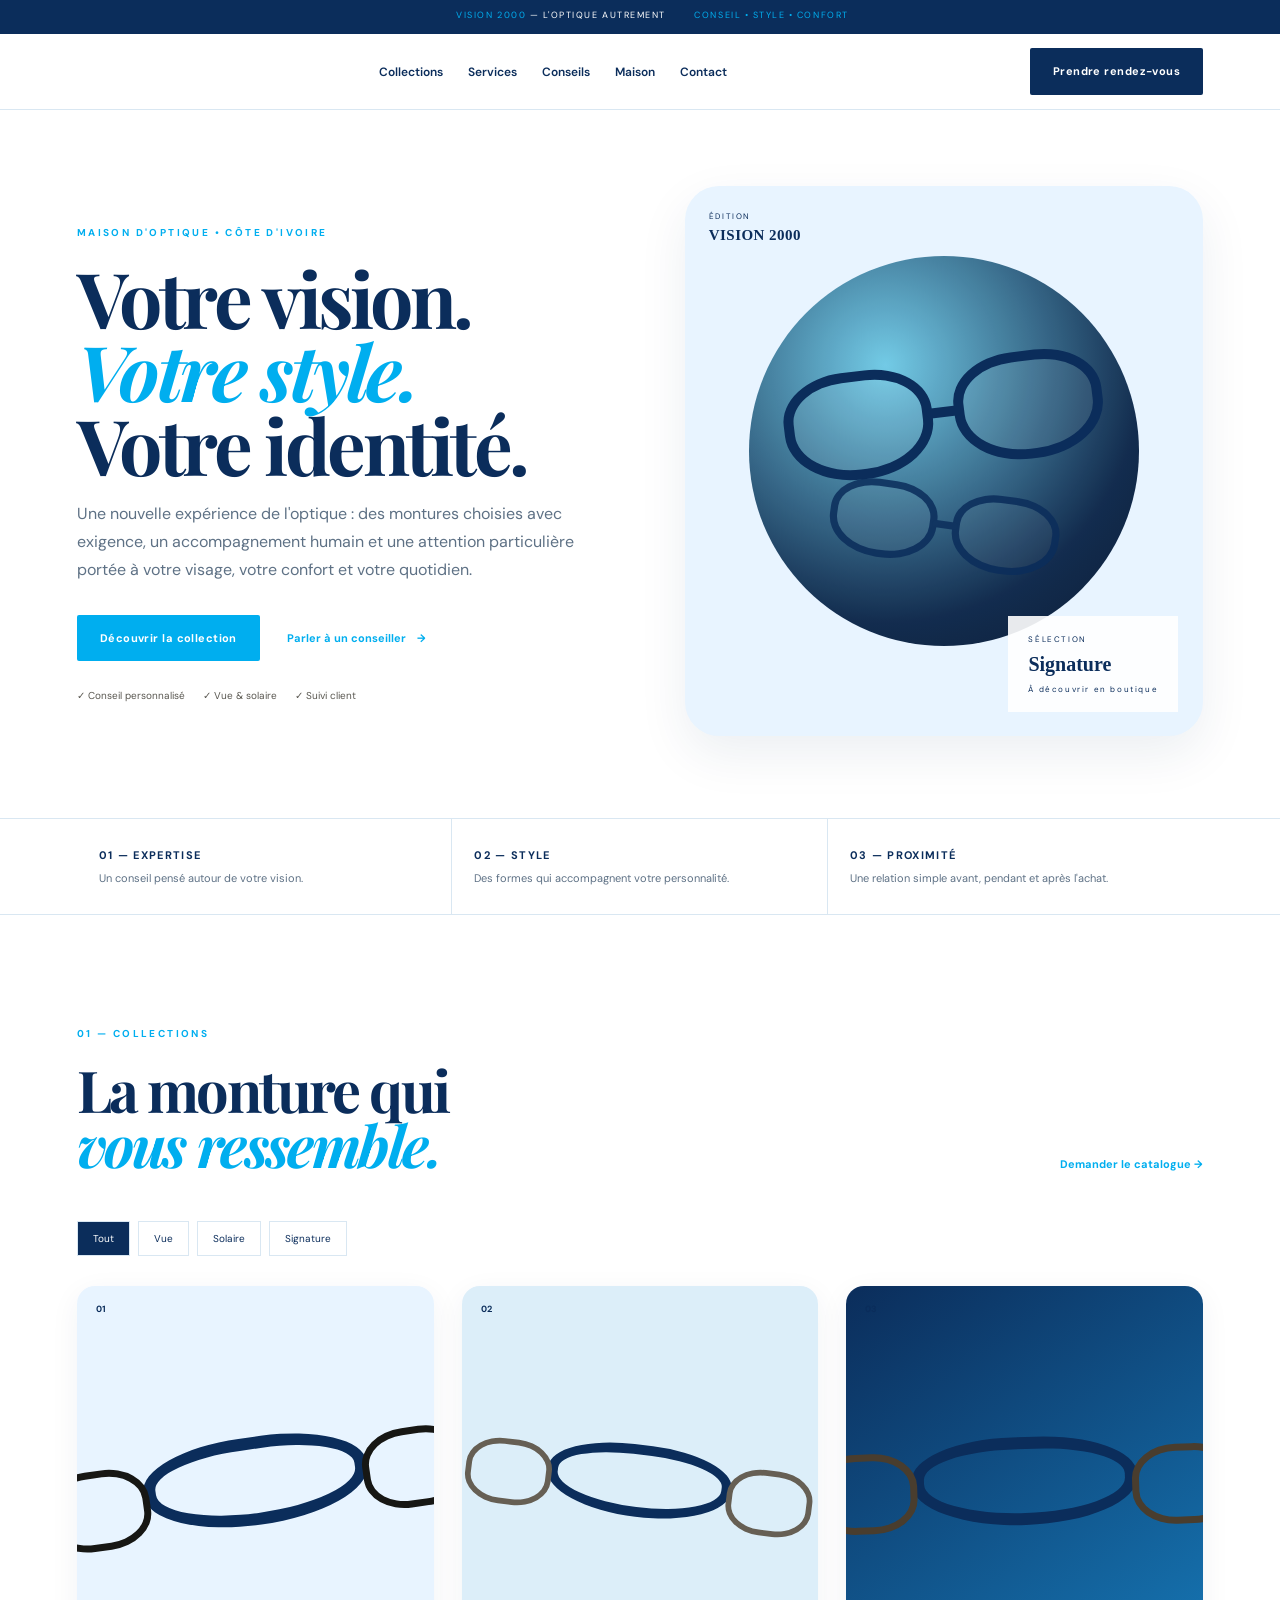
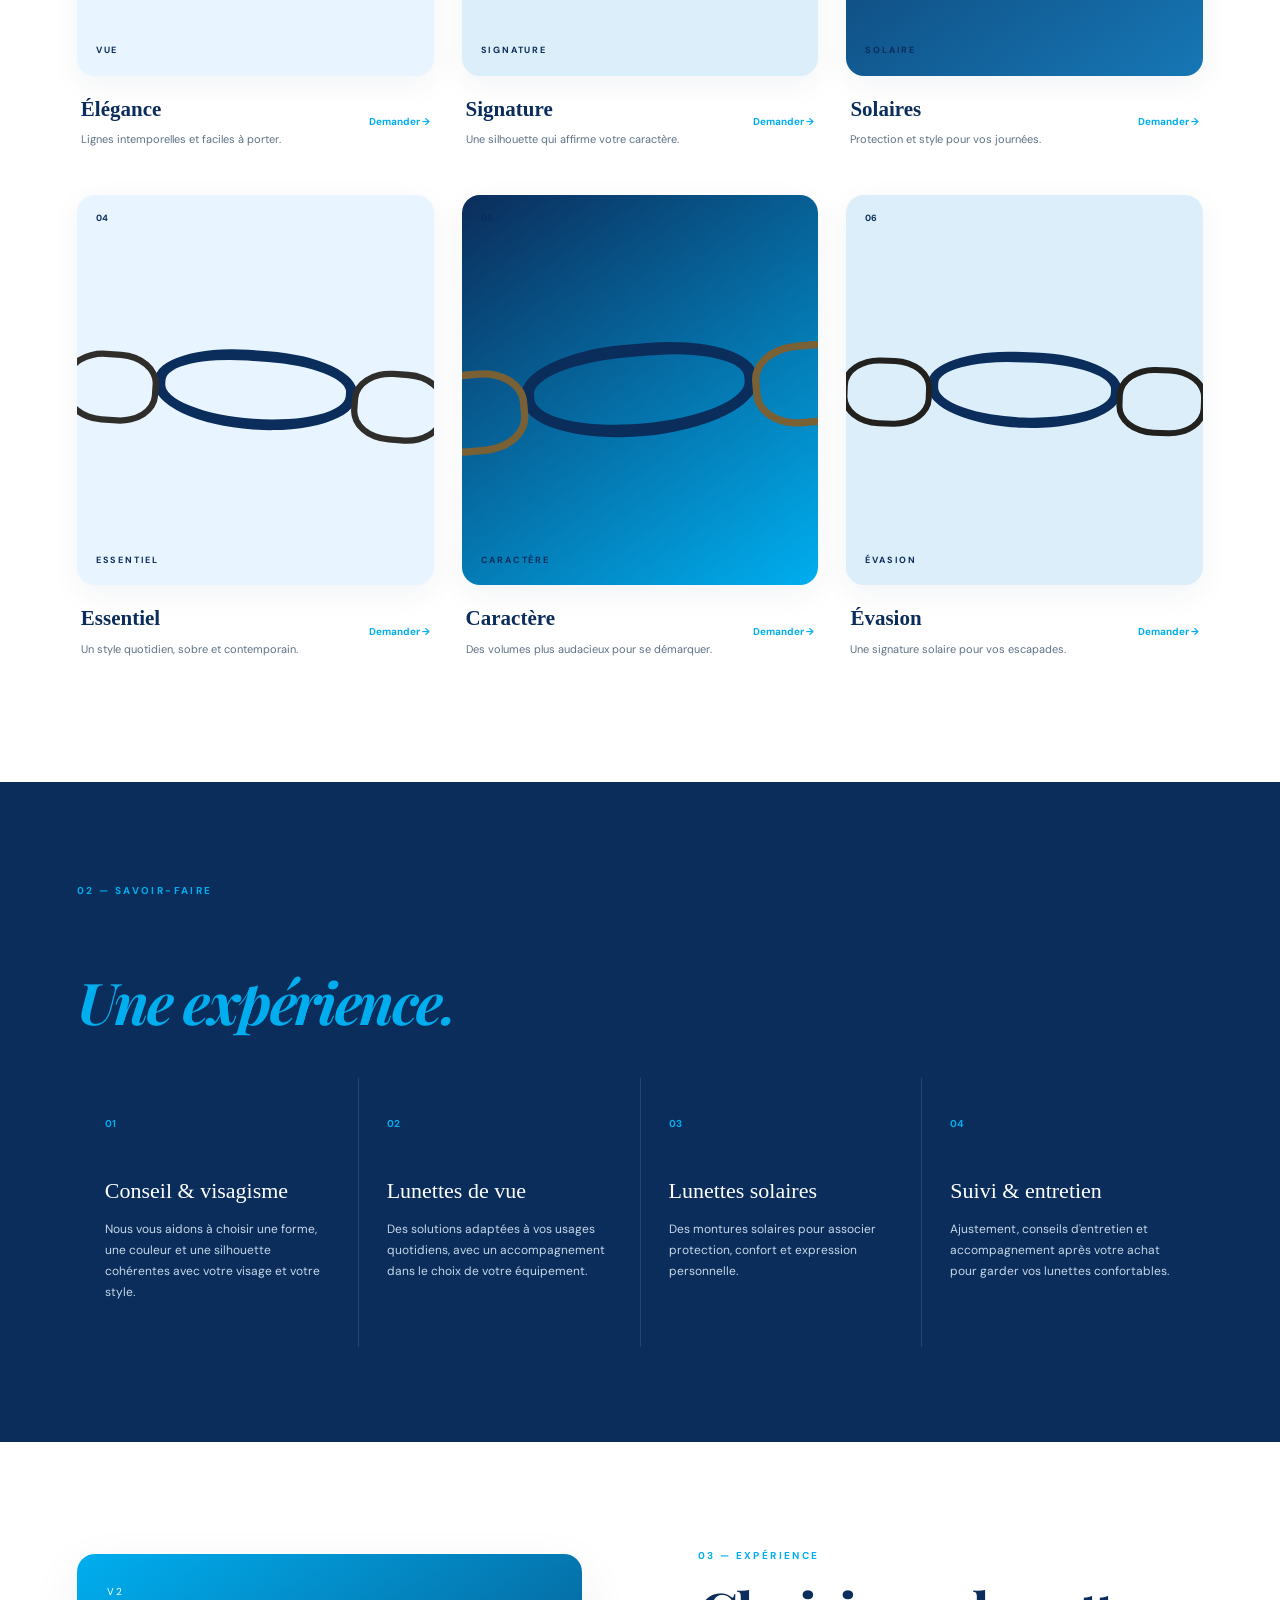
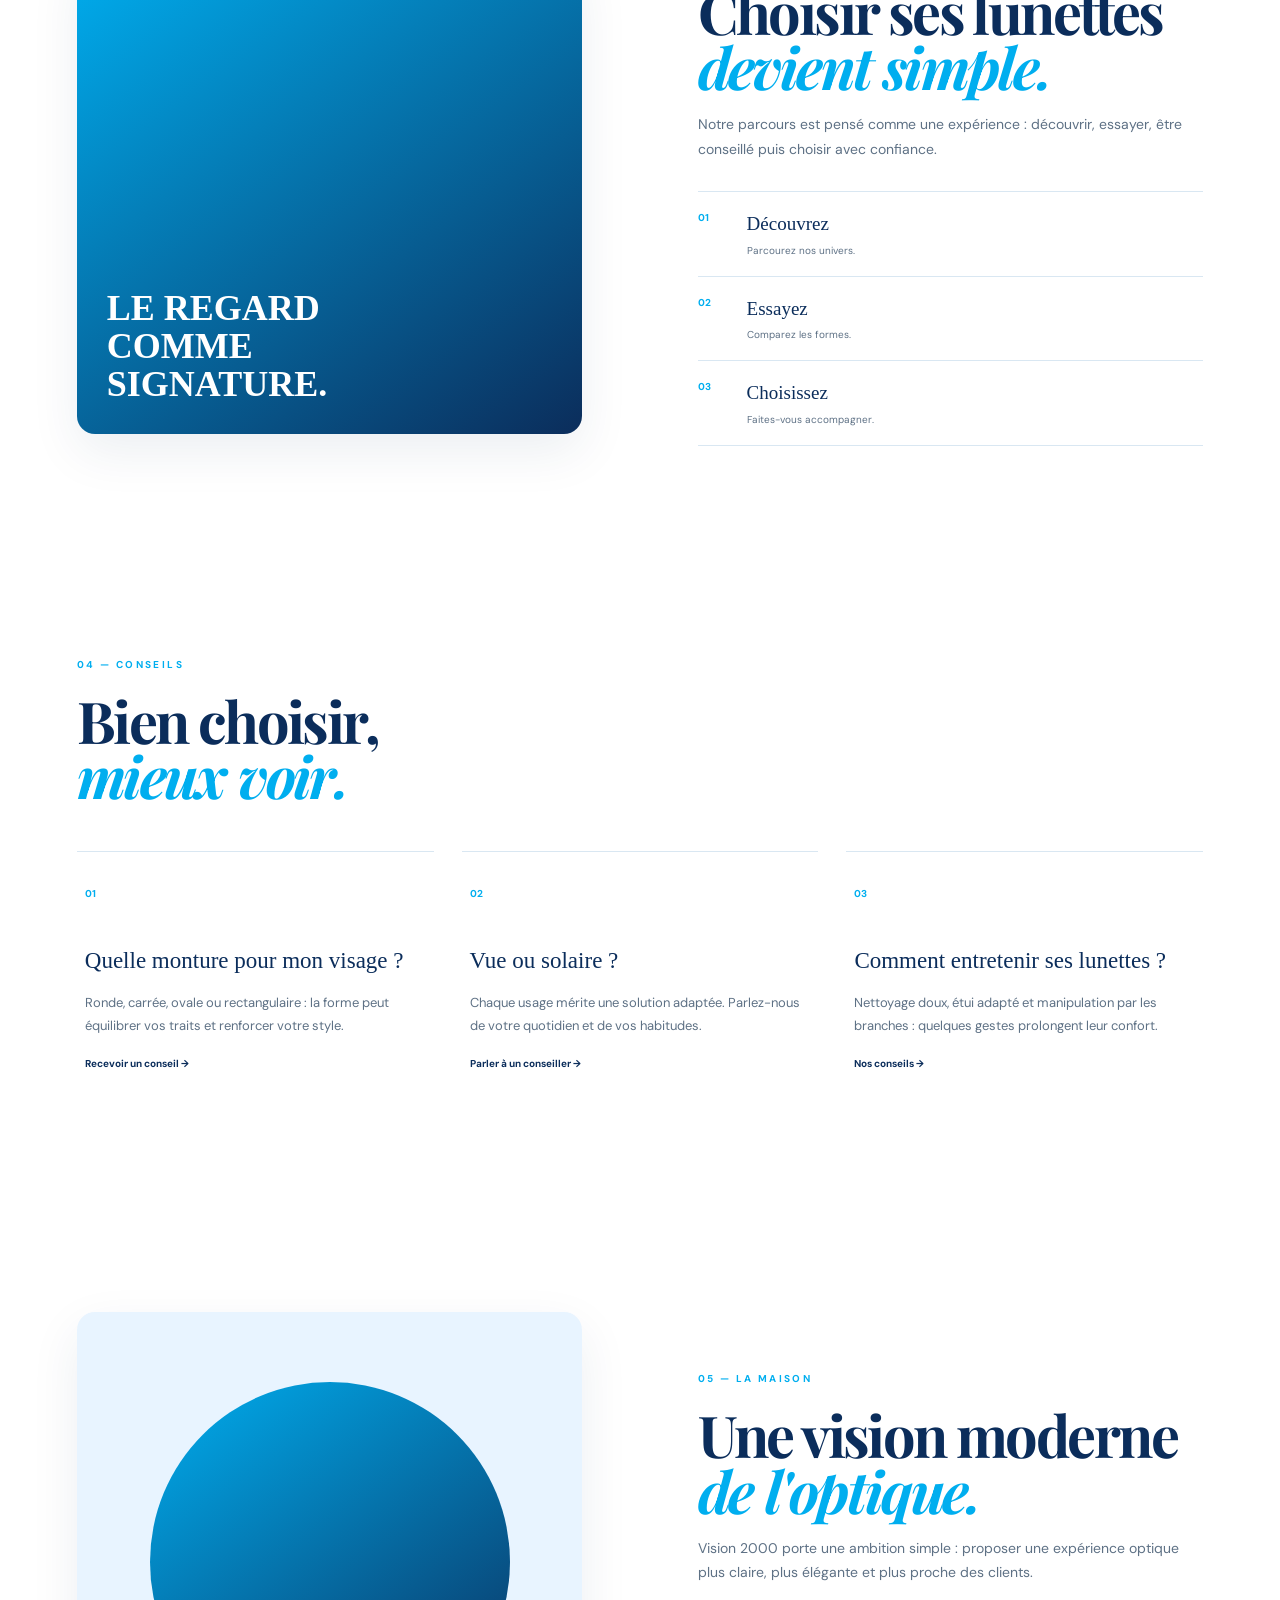
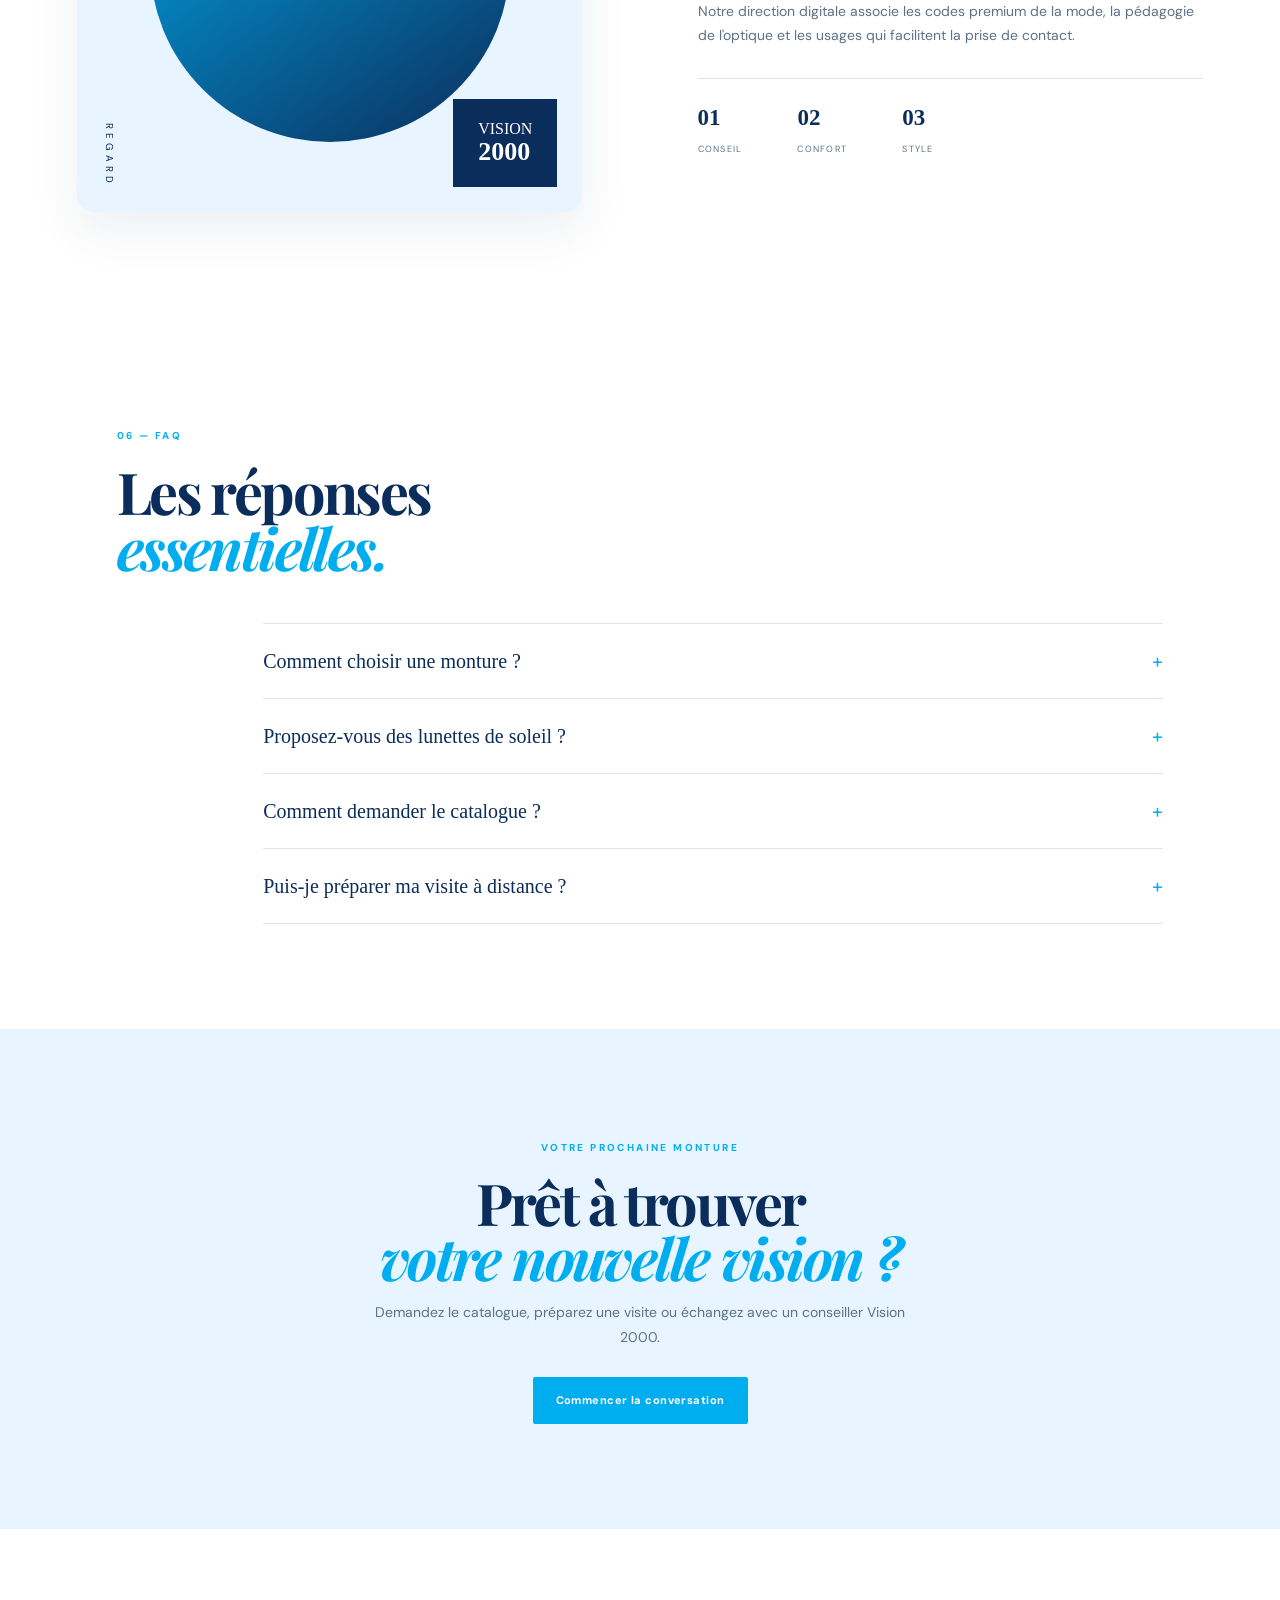
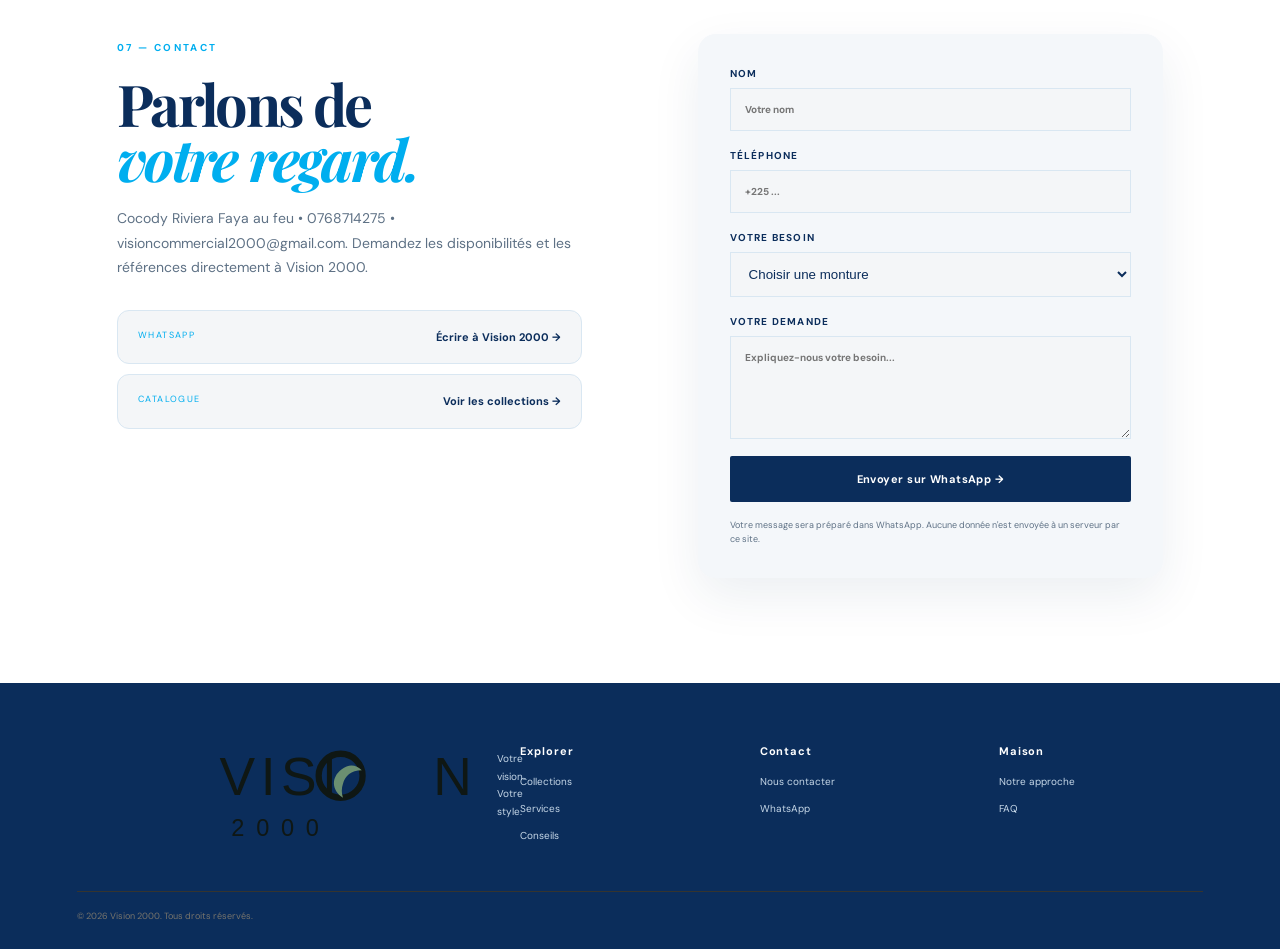
==== commit 8fd38330: "Utiliser le nouveau logo Vision 2000" ====
--- a/index.html
+++ b/index.html
@@ -15,7 +15,7 @@
 <div class="topbar"><span>VISION 2000</span> — L'optique autrement <span class="topbar-right">Conseil • Style • Confort</span></div>
 
 <header class="header">
-<a class="brand" href="#accueil" aria-label="Vision 2000"><span class="brand-mark">V</span><span><b>VISION</b><small>2000</small></span></a>
+<a class="brand" href="#accueil" aria-label="Vision 2000"><img class="brand-logo" src="assets/vision-2000-logo.svg" alt="Vision 2000"></a>
 <nav id="nav" aria-label="Navigation principale">
 <a href="#collections">Collections</a><a href="#services">Services</a><a href="#conseils">Conseils</a><a href="#apropos">Maison</a><a href="#contact">Contact</a>
 </nav>
@@ -114,7 +114,7 @@
 </section>
 </main>
 
-<footer class="footer"><div class="footer-brand"><span class="brand-mark">V</span><div><b>VISION 2000</b><p>Votre vision. Votre style.</p></div></div><div><b>Explorer</b><a href="#collections">Collections</a><a href="#services">Services</a><a href="#conseils">Conseils</a></div><div><b>Contact</b><a href="#contact">Nous contacter</a><a href="https://wa.me/?text=Bonjour%20Vision%202000" target="_blank" rel="noopener">WhatsApp</a></div><div><b>Maison</b><a href="#apropos">Notre approche</a><a href="#faq">FAQ</a></div><div class="copyright">© 2026 Vision 2000. Tous droits réservés.</div></footer>
+<footer class="footer"><div class="footer-brand"><img class="footer-logo" src="assets/vision-2000-logo.svg" alt="Vision 2000"><div><p>Votre vision. Votre style.</p></div></div><div><b>Explorer</b><a href="#collections">Collections</a><a href="#services">Services</a><a href="#conseils">Conseils</a></div><div><b>Contact</b><a href="#contact">Nous contacter</a><a href="https://wa.me/?text=Bonjour%20Vision%202000" target="_blank" rel="noopener">WhatsApp</a></div><div><b>Maison</b><a href="#apropos">Notre approche</a><a href="#faq">FAQ</a></div><div class="copyright">© 2026 Vision 2000. Tous droits réservés.</div></footer>
 <script src="script.js"></script>
 </body>
 </html>
--- a/style.css
+++ b/style.css
@@ -10,23 +10,6 @@
 .faq-list{max-width:900px;margin-left:auto}.faq-list details{border-top:1px solid var(--line);padding:22px 0}.faq-list details:last-child{border-bottom:1px solid var(--line)}.faq-list summary{list-style:none;cursor:pointer;font-family:Georgia;font-size:20px;display:flex;justify-content:space-between}.faq-list summary::-webkit-details-marker{display:none}.faq-list summary span{font-family:DM Sans;color:var(--gold)}.faq-list p{max-width:720px;font-size:12px;margin:15px 0 0}.about-word{position:absolute;left:25px;bottom:25px;font-size:10px;letter-spacing:.4em;writing-mode:vertical-rl}
 .contact select{width:100%;border:1px solid var(--line);background:#fbf8f1;padding:13px 14px;outline:none;color:var(--ink)}.contact select:focus{border-color:var(--gold)}
 @media(max-width:900px){.experience{grid-template-columns:1fr}.experience-visual{height:400px}.products{grid-template-columns:1fr 1fr}}@media(max-width:600px){.topbar-right{display:none}.experience-visual{height:330px}.experience-visual strong{font-size:29px}.filter-bar{overflow:auto;padding-bottom:5px}.filter{white-space:nowrap}}
-
-/* Optical glass catalogue */
-.glass-catalog{padding-top:45px;background:#eee8dc}
-.catalog-count{font-size:10px;letter-spacing:.14em;text-transform:uppercase;color:var(--muted)}
-.glass-catalog-intro{display:flex;justify-content:space-between;gap:30px;align-items:center;margin:-20px 0 35px}
-.glass-catalog-intro p{max-width:650px;font-size:12px;margin:0}
-.glass-catalog-grid{display:grid;grid-template-columns:repeat(2,1fr);gap:16px}
-.glass-family{background:#f9f6ef;border:1px solid var(--line);padding:25px}
-.glass-family-head{display:flex;justify-content:space-between;align-items:flex-start;gap:15px;border-bottom:1px solid var(--line);padding-bottom:15px;margin-bottom:16px}
-.glass-family-head h3{font-family:Georgia,serif;font-size:23px;font-weight:500;margin:0}
-.glass-family-head span{font-size:9px;color:var(--gold);letter-spacing:.15em;text-transform:uppercase}
-.glass-list{display:grid;grid-template-columns:repeat(2,1fr);gap:7px 20px}
-.glass-item{display:flex;align-items:center;justify-content:space-between;border-bottom:1px solid #e4ddd0;padding:9px 0;font-size:10px}
-.glass-item b{font-weight:600}
-.glass-item small{font-size:8px;color:var(--muted)}
-.glass-family-note{font-size:9px;color:var(--muted);margin:15px 0 0}
-@media(max-width:700px){.glass-catalog-intro{display:block}.glass-catalog-intro .text-link{display:inline-block;margin-top:12px}.glass-catalog-grid{grid-template-columns:1fr}.glass-list{grid-template-columns:1fr}}
 
 
 /* VISION 2000 — IDENTITÉ OFFICIELLE V2 */
@@ -175,26 +158,3 @@
   .footer{padding-left:5vw;padding-right:5vw}
 }
 
-/* Collection 100 — catalogue éditorial */
-.catalog-100{background:#f4f7fa;padding:95px 6vw;overflow:hidden}
-.catalog-100-inner{max-width:1440px;margin:auto}
-.catalog-100-head{display:flex;justify-content:space-between;align-items:end;gap:50px;margin-bottom:45px}
-.catalog-100-copy{max-width:330px;border-left:2px solid #00AEEF;padding-left:22px}
-.catalog-100-copy strong,.catalog-100-copy span{display:block}
-.catalog-100-copy strong{font-size:30px;color:#0B2D5B;font-family:Georgia,serif}
-.catalog-100-copy span{font-size:10px;letter-spacing:.16em;text-transform:uppercase;color:#00AEEF;margin:5px 0 10px}
-.catalog-100-copy p{font-size:11px;margin:0}
-.catalog-100-grid{display:grid;grid-template-columns:repeat(5,minmax(0,1fr));gap:2px;background:#d9e7f2;border:1px solid #d9e7f2}
-.catalog-100-item{position:relative;aspect-ratio:1.18;background:#fff;display:grid;place-items:center;overflow:hidden;transition:.25s}
-.catalog-100-item:hover{z-index:2;transform:scale(1.04);box-shadow:0 14px 35px rgba(11,45,91,.15)}
-.catalog-100-item svg{width:82%;height:72%;overflow:visible}
-.catalog-100-item .num{position:absolute;left:10px;bottom:8px;font-size:9px;font-weight:700;color:#0B2D5B}
-.catalog-100-item .tag{position:absolute;right:9px;top:8px;font-size:7px;letter-spacing:.12em;color:#00AEEF}
-.catalog-100-foot{display:grid;grid-template-columns:repeat(4,1fr);gap:1px;margin-top:28px;background:#d9e7f2}
-.catalog-100-foot span{background:#fff;padding:17px;font-size:9px;letter-spacing:.12em;text-transform:uppercase;color:#0B2D5B;text-align:center}
-@media(max-width:900px){.catalog-100-head{display:block}.catalog-100-copy{margin-top:25px}.catalog-100-grid{grid-template-columns:repeat(4,1fr)}.catalog-100-foot{grid-template-columns:repeat(2,1fr)}}
-@media(max-width:600px){.catalog-100{padding:70px 5vw}.catalog-100-grid{grid-template-columns:repeat(2,1fr);gap:2px}.catalog-100-item{aspect-ratio:1.05}.catalog-100-foot{grid-template-columns:1fr}.catalog-100-copy strong{font-size:24px}}
-
-/* Collection 100 — catalogue éditorial */
-.catalog-100{background:#f4f7fa;padding:95px 6vw;overflow:hidden}.catalog-100-inner{max-width:1440px;margin:auto}.catalog-100-head{display:flex;justify-content:space-between;align-items:end;gap:50px;margin-bottom:45px}.catalog-100-copy{max-width:330px;border-left:2px solid #00AEEF;padding-left:22px}.catalog-100-copy strong,.catalog-100-copy span{display:block}.catalog-100-copy strong{font-size:30px;color:#0B2D5B;font-family:Georgia,serif}.catalog-100-copy span{font-size:10px;letter-spacing:.16em;text-transform:uppercase;color:#00AEEF;margin:5px 0 10px}.catalog-100-copy p{font-size:11px;margin:0}.catalog-100-grid{display:grid;grid-template-columns:repeat(5,minmax(0,1fr));gap:2px;background:#d9e7f2;border:1px solid #d9e7f2}.catalog-100-item{position:relative;aspect-ratio:1.18;background:#fff;display:grid;place-items:center;overflow:hidden;transition:.25s}.catalog-100-item:hover{z-index:2;transform:scale(1.04);box-shadow:0 14px 35px rgba(11,45,91,.15)}.catalog-100-item svg{width:82%;height:72%;overflow:visible}.catalog-100-item .num{position:absolute;left:10px;bottom:8px;font-size:9px;font-weight:700;color:#0B2D5B}.catalog-100-item .tag{position:absolute;right:9px;top:8px;font-size:7px;letter-spacing:.12em;color:#00AEEF}.catalog-100-foot{display:grid;grid-template-columns:repeat(4,1fr);gap:1px;margin-top:28px;background:#d9e7f2}.catalog-100-foot span{background:#fff;padding:17px;font-size:9px;letter-spacing:.12em;text-transform:uppercase;color:#0B2D5B;text-align:center}@media(max-width:900px){.catalog-100-head{display:block}.catalog-100-copy{margin-top:25px}.catalog-100-grid{grid-template-columns:repeat(4,1fr)}.catalog-100-foot{grid-template-columns:repeat(2,1fr)}}@media(max-width:600px){.catalog-100{padding:70px 5vw}.catalog-100-grid{grid-template-columns:repeat(2,1fr);gap:2px}.catalog-100-item{aspect-ratio:1.05}.catalog-100-foot{grid-template-columns:1fr}.catalog-100-copy strong{font-size:24px}}
-
